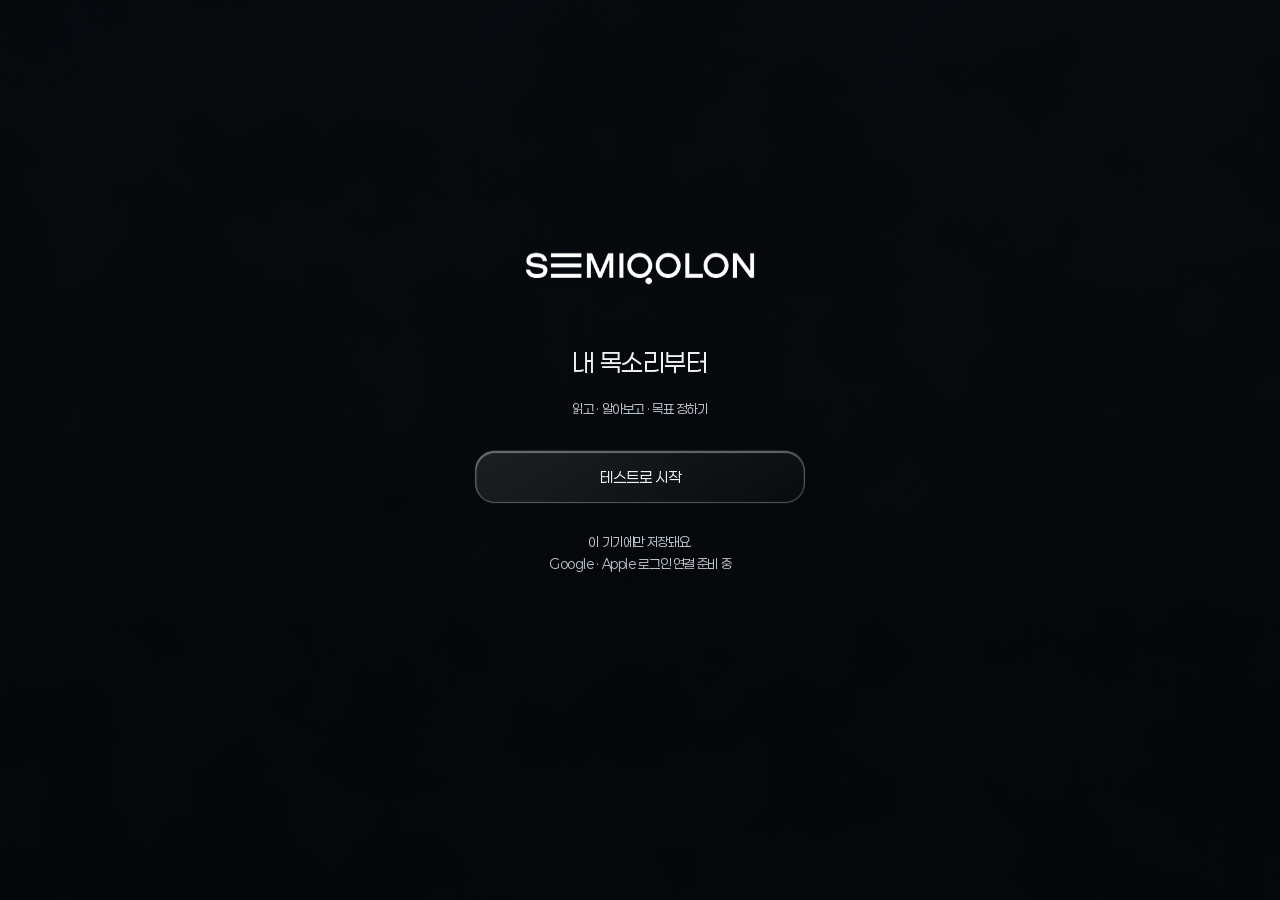
==== app/index.html @ 6df9a1a6 "Add one composer for typed and photo-imported practice scripts" ====
<!doctype html>
<html lang="ko">
<head>
<meta charset="utf-8"><meta name="viewport" content="width=device-width,initial-scale=1,viewport-fit=cover">
<meta name="theme-color" content="#090b10"><title>SEMIQOLON · 한 문장 BETA</title><meta name="sq-build" content="2026-10-01-scripts">
<link rel="icon" href="assets/semiqolon-icon-black.png">
<style>
@font-face{font-family:Paperlogy;src:url('assets/Paperlogy-4Regular.ttf');font-display:swap}
@font-face{font-family:Paperlogy;src:url('assets/Paperlogy-6SemiBold.ttf');font-weight:600;font-display:swap}
:root{--ink:#edf2f3;--muted:#b4c1c5;--line:#ffffff30;color-scheme:dark}
*{box-sizing:border-box}html,body{margin:0;background:#090b10}body{font:15px/1.65 Paperlogy,sans-serif;letter-spacing:-.025em;color:var(--ink)}button,input,audio{font:inherit}button,a{touch-action:manipulation}button{cursor:pointer;border:0}button:disabled{opacity:.5;cursor:wait}button:focus-visible,a:focus-visible,input:focus-visible,summary:focus-visible{outline:2px solid #bcdce7;outline-offset:4px}[hidden]{display:none!important}h1,h2,h3,p{margin:0}a{color:inherit}
#water-surface{position:fixed;inset:0;width:100%;height:100%;z-index:0;pointer-events:none}.app{position:relative;z-index:auto;max-width:820px;min-height:100svh;margin:auto;padding-bottom:108px}.app-header{max-width:620px;margin:auto;display:flex;align-items:center;justify-content:space-between;padding:27px 25px 20px}.logo{width:141px;height:auto;display:block;mix-blend-mode:screen}.light-logo{display:none}main{max-width:510px;margin:auto;padding:0 25px}.quiet{min-height:44px;background:transparent;color:var(--muted);padding:8px 12px;border-radius:12px}.app-header .quiet{font-size:12px}.eyebrow{font-size:12px;margin-bottom:10px}.intro{margin:22px 0 28px}.intro h1{font-size:27px;font-weight:400;line-height:1.4;letter-spacing:-1px}.intro p{font-size:14px;color:var(--muted);margin-top:12px}.home-intro{margin:22px 0 20px}.home-intro h1{font-size:19px;font-weight:400}.topics{display:grid;grid-template-columns:repeat(4,minmax(0,1fr));gap:8px;margin-bottom:18px}
.topic,.panel,.entry,.goal,.pill,.secondary,.primary,.nav{background:linear-gradient(145deg,#ffffff0e,#ffffff02);border:1px solid var(--line);box-shadow:inset 0 1px 1px #ffffff55;color:var(--ink)}.topic{border-radius:18px;padding:10px 15px;min-height:44px;color:var(--muted);font-size:13px}.topic[aria-pressed=true],.goal[aria-pressed=true],.nav button[aria-current=page]{background:#ffffff1b;color:var(--ink);border-color:#ffffff65}
.reading-card{position:relative;padding:23px 0;color:var(--ink)}.reading-card .tag{font-size:12px;color:var(--muted)}.reading-card h2{font-size:16px;font-weight:400;margin:14px 0 18px}.prose{font-size:24px;line-height:1.85;letter-spacing:-.6px;word-break:keep-all;text-wrap:pretty;white-space:normal}.reading-card .source{font-size:11px;color:var(--muted);margin-top:20px}.primary,.secondary{min-height:52px;width:100%;border-radius:20px;padding:13px 18px;margin-top:14px;background:linear-gradient(145deg,#ffffff16,#ffffff03);font-weight:400;display:flex;align-items:center;justify-content:center;gap:12px}.note{font-size:12px;color:var(--muted);margin-top:13px;text-align:center}.home-foot{display:flex;justify-content:space-between;align-items:center;gap:8px;margin-top:23px;border-top:1px solid var(--line);padding-top:15px;font-size:12px;color:var(--muted)}.back{margin:0 0 15px -10px;font-size:13px}.section-head{display:flex;justify-content:space-between;align-items:center;margin:12px 0 18px;gap:12px}.section-head h1{font-size:25px;font-weight:400}.meta{font-size:12px;color:var(--muted)}
.panel{border-radius:20px;padding:18px 20px;margin-top:18px}.panel h2{font-size:16px;font-weight:400;margin-bottom:12px}.panel p{font-size:13px;color:var(--muted)}audio{width:100%;height:44px;display:block;margin:16px 0 8px}.ends{display:flex;justify-content:space-between;font-size:11px;color:var(--muted)}.optional{font-size:11px;color:var(--muted);font-weight:400}.skip{font-size:12px;min-height:44px;background:transparent;color:var(--muted);align-self:flex-end}.state-note{font-size:13px;margin-top:13px}.pitch-value{font-size:27px;font-variant-numeric:tabular-nums;line-height:1.5}.pitch-value small{font-size:13px}details{margin-top:10px}summary{min-height:44px;padding:12px 0;color:var(--muted);font-size:13px;cursor:pointer}details p{margin-bottom:10px}.metric-details>summary{color:var(--ink);font-size:15px}.metric-details{padding-top:7px;padding-bottom:7px}.suggestion{padding-left:15px;border-left:2px solid var(--line);margin:22px 0 5px}.suggestion p{font-size:14px}.suggestion small{font-size:12px;color:var(--muted)}.record-preview{font-size:16px;line-height:1.8}.records-summary{margin:20px 0;font-size:13px;color:var(--muted)}.entry{display:block;width:100%;text-align:left;padding:18px;border-radius:17px;margin-top:12px}.entry strong{font-size:16px;font-weight:400;display:block;margin:5px 0}.entry .entry-row{display:flex;justify-content:space-between;align-items:center;gap:10px;flex-wrap:wrap}.empty{text-align:center;padding:55px 15px}.empty p{color:var(--muted);font-size:14px;margin-top:12px}.comparison{display:grid;grid-template-columns:1fr 1fr;gap:15px}.comparison span{font-size:12px;color:var(--muted)}.comparison b{display:block;font-size:18px;font-weight:400;margin:6px 0}.delete,.error-note{color:#ffcbd0}
.nav{position:fixed;bottom:calc(15px + env(safe-area-inset-bottom));left:50%;transform:translateX(-50%);width:min(440px,calc(100% - 32px));z-index:5;display:flex;justify-content:space-around;gap:12px;padding:7px 12px;border-radius:27px;background:#ffffff0b;backdrop-filter:blur(7px);box-shadow:inset 0 1px 1px #ffffff77}.nav button{min-height:44px;padding:8px 13px;background:transparent;color:var(--muted);font-size:13px;flex:1;border-radius:16px}.capture{position:sticky;top:0;z-index:10;margin:0 -25px 18px;padding:13px 25px;background:#152025ed;color:#edf2f3;border-bottom:1px solid #ffffff25;display:flex;align-items:center;justify-content:space-between;gap:12px}.capture strong{font-size:13px;display:block}.capture small{font-size:11px;color:#bccbd0}.capture button{background:linear-gradient(145deg,#ffffff25,#ffffff07);border:1px solid #ffffff45;color:#edf2f3;min-height:46px;border-radius:12px;padding:10px 17px;flex-shrink:0;font-size:13px}.capture .timer{font-variant-numeric:tabular-nums;font-size:17px;margin-right:8px}.level{height:4px;border-radius:2px;background:#ffffff20;width:95px;margin-top:6px}.level i{display:block;height:100%;width:0;background:#d5e4e8;border-radius:2px}.stop-dot{display:inline-block;width:10px;height:10px;background:currentColor;margin-right:8px;border-radius:2px}.price{font-size:39px!important;color:var(--ink)!important;margin:19px 0!important}.price small{font-size:14px}.list{padding-left:19px;color:var(--muted);font-size:14px}.list li{margin:9px 0}.pill{font-size:11px;padding:4px 9px;border-radius:12px}.toast{position:fixed;bottom:95px;left:50%;transform:translateX(-50%);max-width:calc(100% - 40px);width:max-content;padding:13px 18px;border-radius:15px;background:#18242a;color:#edf2f3;font-size:13px;z-index:30}.welcome .choices{display:grid;gap:10px;margin:20px 0}.goal{width:100%;text-align:left;padding:18px;border-radius:15px;min-height:60px}.goal strong{font-weight:400;display:block}.goal small{font-size:12px;color:var(--muted)}.recording-pulse{display:inline-block;width:7px;height:7px;border-radius:50%;background:#bedce1;margin-right:7px}.quiet-row{display:flex;justify-content:center;flex-wrap:wrap;gap:7px;margin-top:8px}.quiet-row button{font-size:12px}.welcome{padding-top:12px}.welcome .hero-mark{font-size:57px;line-height:1.1;font-weight:400;margin:20px 0 30px}.goal-note{font-size:13px;color:var(--muted);margin:13px 0}.preview-label{font-size:11px;text-align:center;color:var(--muted);padding:12px 20px 0}.app-footer{font-size:11px;color:var(--muted);text-align:center;margin:25px 0}
body[data-water-stage=white]{--ink:#293c44;--muted:#5e747c;--line:#304a5d30;color-scheme:light}body[data-water-stage=white] .dark-logo{display:none}body[data-water-stage=white] .light-logo{display:block;mix-blend-mode:multiply}
@media(min-width:700px){.nav{bottom:22px}.reading-card .prose{font-size:27px}.app-header{padding-top:32px}}
@media(max-width:360px){main{padding:0 19px}.app-header{padding:23px 19px}.prose{font-size:22px}.intro h1,.section-head h1{font-size:23px}.panel{padding:17px}.reading-card{padding:18px 0}.topics{gap:6px}.topic{padding:9px 12px}.capture{margin-left:-19px;margin-right:-19px;padding:12px 19px}.pitch-value{font-size:23px}}
@media print{body{background:white;color:black}.nav,.app-header,.capture,.quiet-row,#water-surface{display:none}.app{max-width:100%;padding:0}}


/* The optional remote connection lives in Settings, outside focused reading. */
#beta-connect{display:none!important}
/* Calm, transparent practice controls. */
.voice-passport .section-head{margin:0 0 18px}.voice-passport h2{margin:0}.profile-values{display:grid;grid-template-columns:1fr 1fr;gap:22px 16px;margin:26px 0;padding:22px 0;border-top:1px solid var(--line);border-bottom:1px solid var(--line)}.profile-values dt{font-size:12px;color:var(--muted);margin-bottom:7px}.profile-values dd{margin:0;font-size:25px;line-height:1.4;letter-spacing:-1px}.profile-values small{font-size:11px;color:var(--muted)}.profile-values .word-value{font-size:16px;letter-spacing:-.3px}.profile-goal{font-size:11px;margin-top:18px;color:var(--muted)}.profile-goal strong{font-size:12px;display:block;font-weight:400;color:var(--ink);margin-top:5px}

.voice-balance{margin:16px 0 6px;font-size:13px}.balance-title{display:block;margin-bottom:12px;color:var(--muted)}.balance-track{display:flex;height:42px;overflow:hidden;border-radius:13px;gap:3px}.balance-track span{display:flex;justify-content:center;align-items:center;min-width:0;color:#14262e;font-size:15px;font-weight:600}.band-0{background:#efb64e}.band-1{background:#e18db0}.band-2{background:#63bfdc}.balance-legend{display:flex;justify-content:space-between;gap:8px;margin-top:11px;font-size:12px;color:var(--ink)}.balance-legend i{display:inline-block;width:8px;height:8px;border-radius:50%;margin-right:5px}

body[data-water-tone=clear]{--ink:#effcff;--muted:#c9e4e8;--line:#eaffff48}
body[data-water-tone=clear] .panel{background:linear-gradient(135deg,#102c384f,#173a4533)}
.login-test{min-height:70svh;display:flex;flex-direction:column;justify-content:center;text-align:center;max-width:330px;margin:auto;gap:16px}
.login-test img{width:240px;max-width:90%;margin:0 auto 36px;mix-blend-mode:screen}.login-test h1{font-size:25px;font-weight:400}.login-test p{font-size:13px;color:var(--muted)}
body[data-view=welcome] .app-header,body[data-view=welcome] .nav,body.is-onboarding .nav,body.is-capturing .nav,body.is-capturing .app-header{visibility:hidden;pointer-events:none}
body.is-capturing .back,body.is-capturing .reading-card .tag,body.is-capturing .reading-card h2,body.is-capturing .reading-card .source,body.is-capturing .section-head{display:none}
body.is-capturing .capture{position:fixed;top:auto;bottom:55px;left:50%;transform:translateX(-50%);margin:0;border:0;background:none;flex-direction:column;padding:0;gap:12px}
body.is-capturing .capture strong{display:none}body.is-capturing .capture small,body.is-capturing .capture .level{display:none}body.is-capturing .capture button{width:78px;height:78px;border-radius:25px;font-size:0;background:#ffffff08;box-shadow:inset 0 1px 1px #fff9}.capture button .stop-dot{margin:0;width:18px;height:18px}
body.is-capturing main:has(.live-pitch) .prose{text-align:center;font-size:72px}body.is-capturing .reading-card{padding-top:8svh;padding-bottom:135px}.voice-row{display:flex;justify-content:space-between;align-items:center;gap:15px;margin:18px 0 10px;font-size:13px}.voice-row b{display:block;font-size:26px;font-weight:400}.voice-row small{font-size:13px}.voice-row strong{font-weight:400;text-align:right}.voice-meter{height:7px;border-radius:8px;background:#ffffff23;overflow:hidden;margin:10px 0}.voice-meter i{display:block;height:100%;border-radius:8px;background:linear-gradient(90deg,#71b7e7,#69e0c8,#ecc78a)}.goal-options{display:grid;grid-template-columns:1fr 1fr;gap:10px}.goal-options .goal{padding:13px;font-size:13px;min-height:48px;text-align:center}.target-label{display:block;text-align:center;font-size:29px;margin-top:15px}.target-label b{font-weight:400}#target-pitch{width:100%;min-height:44px;accent-color:#8cd2cd}.voice-compare{width:100%;border-collapse:collapse;font-size:12px;margin:15px 0}.voice-compare td,.voice-compare th{text-align:left;padding:10px 4px;border-bottom:1px solid var(--line);font-weight:400}.voice-compare thead{color:var(--muted)}.live-pitch{text-align:center;font-size:18px;margin-top:-75px;font-variant-numeric:tabular-nums}#pitch-edge{position:fixed;inset:0;border-radius:28px;pointer-events:none;z-index:20;transition:box-shadow .3s}body[data-pitch-feedback=match] #pitch-edge{box-shadow:inset 0 0 28px #6bf6b68c}body[data-pitch-feedback=adjust] #pitch-edge{box-shadow:inset 0 0 23px #ef876975}
@media(prefers-reduced-motion:reduce){#pitch-edge{transition:none}}

/* Sentence rhythm and recognition-driven water, without automatic scrolling. */
.prose .reading-sentence{font:inherit;color:inherit;line-height:1.9;margin:0 0 1.15em;text-wrap:pretty}.prose .reading-sentence:last-child{margin-bottom:0}.reading-word{display:inline-block}.reading-char{position:relative;transition:color .35s,text-shadow .35s}.reading-char.heard{color:#acf2e6}.reading-char.word-wave{color:#dbfffa;text-shadow:0 0 11px #8bffe9,0 0 22px #75cbd1;animation:word-water 1.5s ease-in-out 2}.reading-char.word-wave:after{content:'';position:absolute;left:-8%;right:-8%;height:5px;bottom:-3px;border-radius:50%;border-top:1px solid #94efde;box-shadow:0 -3px 9px #86e7e966;animation:word-water 1.5s ease-in-out 2}.reading-char.needs-review{text-decoration:underline;text-decoration-style:dotted;text-decoration-color:#efb64e;text-underline-offset:6px}.recognition-status{font-size:11px;color:var(--muted);margin-top:25px}.playback-script{font-size:18px;line-height:1.9}.agreement .voice-row{margin:0 0 10px}.agreement .voice-row b{font-size:30px}.agreement .voice-row small{font-size:14px;margin-left:4px}.transcript>summary{display:flex;align-items:center;justify-content:space-between;gap:10px}.transcript>summary b{font-weight:400;color:var(--ink)}
@keyframes word-water{0%,100%{filter:brightness(1);transform:translateY(0)}50%{filter:brightness(1.35);transform:translateY(-2px)}}
.band-reading{margin:15px 0 5px}.band-reading>p:first-child{color:var(--ink);font-size:14px}.band-guide{display:grid;gap:14px;margin-top:6px}.band-guide p{padding-left:11px;border-left:3px solid var(--line)}.band-guide p:nth-child(1){border-color:#efb64e}.band-guide p:nth-child(2){border-color:#e18db0}.band-guide p:nth-child(3){border-color:#63bfdc}.band-guide strong{display:block;color:var(--ink);font-size:13px;font-weight:400;margin-bottom:3px}.timbre-options{grid-template-columns:repeat(3,1fr)}.timbre-options .goal{padding:12px 5px}.change-note{margin:10px 0;padding:12px 14px;border-left:2px solid #67dccc;background:#67dccc0c;border-radius:0 12px 12px 0}.change-note p{color:var(--ink);margin:0 0 6px}.change-note p:last-child{margin:0}.comparison-footnote{font-size:11px!important}.profile-detail>summary{padding:0;list-style:none}.profile-detail>summary .section-head{margin:0}.profile-detail>summary .section-head:after{content:'＋';color:var(--muted)}.profile-detail[open]>summary .section-head:after{content:'−'}
/* A week of real recordings, one metric at a time. */
.activity{padding:20px 17px 16px}.activity-top{display:flex;align-items:center;justify-content:space-between;gap:5px;color:var(--muted);font-size:11px;flex-wrap:wrap}.activity-top>div{display:flex;align-items:center}.activity-top .quiet{font-size:23px;padding:3px 10px;min-width:35px}.chart-tabs{display:grid;grid-template-columns:repeat(3,1fr);gap:4px;margin:14px 0 23px;padding:4px;border-radius:13px;background:#ffffff09}.chart-tabs button{padding:10px 3px;min-height:44px;background:none;color:var(--muted);font-size:12px;border-radius:10px}.chart-tabs button[aria-pressed=true]{color:var(--ink);background:#ffffff16;box-shadow:inset 0 1px 0 #ffffff30}.activity-value{display:flex;flex-direction:column;gap:3px;margin:0 5px 20px}.activity-value>span{font-size:12px;color:var(--muted)}.activity-value strong{font-size:32px;line-height:1.6;font-weight:400;letter-spacing:-1px}.activity-value strong small{font-size:14px}.activity-value>small{font-size:11px;color:var(--muted)}.chart-area{position:relative;padding-top:17px}.chart-max{position:absolute;right:0;top:-6px;font-size:10px;color:var(--muted)}.daily-bars{display:grid;grid-template-columns:repeat(7,minmax(0,1fr));gap:5px;background:repeating-linear-gradient(to top,transparent 0,transparent 39px,#ffffff0d 40px,transparent 41px);background-size:100% 165px;background-repeat:no-repeat}.day-bar{background:transparent;color:var(--muted);padding:0;min-width:0;display:flex;align-items:center;flex-direction:column;gap:4px}.day-bar .bar-space{height:165px;width:100%;display:flex;align-items:flex-end;justify-content:center;margin-bottom:7px;border-bottom:1px solid var(--line)}.day-bar .bar{display:block;width:62%;max-width:26px;background:linear-gradient(to top,color-mix(in srgb,var(--chart-color),transparent 50%),var(--chart-color));border-radius:7px 7px 3px 3px;opacity:.6;transition:height .35s ease,opacity .25s}.day-bar[aria-pressed=true] .bar{opacity:1;box-shadow:0 0 14px color-mix(in srgb,var(--chart-color),transparent 70%)}.day-bar[aria-pressed=true]{color:var(--ink)}.day-bar[aria-pressed=true] .day-number{background:#ffffff22;border-radius:8px}.day-bar .day-number{font-size:12px;min-width:25px}.day-bar .day-name{font-size:10px}.day-bar .bar.missing{height:2px!important;background:var(--muted);opacity:.25;box-shadow:none}.day-bar:disabled{opacity:.35;cursor:default}.chart-note{font-size:11px!important;margin:18px 4px 0;min-height:36px}.records-summary{margin:10px 0}.voice-passport.profile-detail{padding:19px 20px}.activity+.voice-passport{margin-top:14px}
@media(prefers-reduced-motion:reduce){.reading-char,.day-bar .bar{transition:none}.reading-char.word-wave,.reading-char.word-wave:after{animation:none}}

body[data-water-tone=luminous]{--ink:#183e44;--muted:#365d64;--line:#234f5738;color-scheme:light}body[data-water-tone=luminous] .dark-logo{display:none}body[data-water-tone=luminous] .light-logo{display:block;mix-blend-mode:multiply}body[data-water-tone=luminous] .panel{background:linear-gradient(145deg,#ffffff50,#efffff25)}body[data-water-tone=luminous] .reading-char.heard{color:#146655}body[data-water-tone=luminous] .reading-char.word-wave{color:#155949;text-shadow:0 0 12px #f5fff6}body[data-water-tone=luminous] .day-bar[aria-pressed=true] .day-number{background:#1a4b5520}body[data-water-tone=luminous] .chart-tabs{background:#2146510c}body[data-water-tone=luminous] .chart-tabs button[aria-pressed=true]{background:#ffffff66}body[data-water-tone=luminous] .nav{background:#e5faf5b5}
.sr-only{position:absolute;width:1px;height:1px;padding:0;margin:-1px;overflow:hidden;clip:rect(0,0,0,0);white-space:nowrap;border:0}
body[data-water-tone=luminous] .activity[data-chart-metric=time]{--chart-color:#138b80!important}body[data-water-tone=luminous] .activity[data-chart-metric=volume]{--chart-color:#ae7215!important}body[data-water-tone=luminous] .activity[data-chart-metric=agreement]{--chart-color:#486ad2!important}body[data-water-tone=luminous] .day-bar .bar{opacity:.8}body[data-water-tone=luminous] .day-bar[aria-pressed=true] .bar{opacity:1}
body[data-water-tone=luminous] .delete,body[data-water-tone=luminous] .error-note{color:#a0304c}
.live-db{font-size:12px;font-variant-numeric:tabular-nums;color:var(--muted);letter-spacing:.02em;min-width:90px;text-align:center}.db-state{display:block;font-size:11px!important;color:var(--muted);margin-top:5px}.chart-floor{display:block;color:var(--muted);font-size:10px;text-align:right;margin-top:8px}.voice-row strong{font-variant-numeric:tabular-nums}

/* One composer for typing, paste, and on-device photo recognition. */
.script-intro{font-size:13px;color:var(--muted);margin:-2px 0 25px}.script-composer{border:1px solid var(--line);border-radius:25px;background:linear-gradient(140deg,#ffffff13,#ffffff03);box-shadow:inset 0 1px 1px #ffffff45;overflow:hidden}.script-composer input[type=text],.script-composer textarea{font:inherit;color:var(--ink);border:0;background:transparent;display:block;width:100%;border-radius:0;outline-offset:-5px}.script-composer input[type=text]{padding:22px 21px 13px;font-size:14px}.script-composer textarea{padding:12px 21px 22px;resize:vertical;min-height:245px;font-size:17px;line-height:1.85;letter-spacing:-.3px}.script-composer input::placeholder,.script-composer textarea::placeholder{color:var(--muted);opacity:.7}.script-tools{display:flex;align-items:center;justify-content:space-between;gap:8px;padding:10px 12px 13px;border-top:1px solid var(--line)}.script-tools>div{display:flex;gap:2px}.script-tools .quiet{display:flex;gap:6px;align-items:center;font-size:12px;padding:8px;min-width:48px}.script-tools svg{width:21px;height:21px;flex-shrink:0}.script-read{display:flex;align-items:center;gap:15px;background:#e3f9f2;color:#244d4c;border:1px solid #fff8;border-radius:16px;min-height:46px;padding:10px 16px;font-size:14px}.script-photo{display:flex;align-items:center;gap:12px;padding:5px 21px}.script-photo img{width:65px;height:80px;object-fit:cover;border:1px solid var(--line);border-radius:9px}.script-photo .quiet{font-size:12px}.script-status{font-size:12px;min-height:18px;color:var(--muted);margin:12px 0;display:flex;align-items:center;justify-content:space-between;gap:6px}.script-status:has(span:empty){display:none}.script-help{margin:14px 0 5px;font-size:11px}.script-library .error-note{font-size:12px;margin:12px 0}.script-saved{margin-top:32px}.script-saved h2{font-size:16px;font-weight:400}.script-sections{display:flex;align-items:center;justify-content:space-between;gap:8px;margin-bottom:12px}.script-sections>.quiet{font-size:12px;flex-shrink:0}.section-tabs{display:flex;gap:7px;overflow-x:auto;scrollbar-width:thin}.section-tabs button{border:1px solid var(--line);border-radius:13px;white-space:nowrap;min-width:44px}.section-tabs [aria-pressed=true]{background:#ffffff22;color:var(--ink)}.script-composer:focus-within{border-color:#bfe8df88}.script-composer textarea:focus-visible{outline:2px solid #bcdce7}.script-library .app-footer{margin-top:28px}
</style>
<script src="beta-config.js"></script>
<script src="beta-access.js"></script>
<script src="device-voice.js"></script>
</head>
<body>
<canvas id="water-surface" aria-hidden="true"></canvas>
<div class="app">
<div id="pitch-edge" aria-hidden="true"></div>
<header class="app-header"><div><img class="logo dark-logo" src="assets/semiqolon-wordmark-white.png" alt="SEMIQOLON"><img class="logo light-logo" src="assets/semiqolon-wordmark-black.png" alt="SEMIQOLON"></div><button class="quiet" data-action="about">설정</button></header>
<main id="main"></main>
<nav class="nav" aria-label="주 메뉴"><button data-action="home">오늘 읽기</button><button data-action="scripts">내 원고</button><button data-action="history">내 기록</button></nav>
</div>
<div id="toast" class="toast" role="status" aria-live="polite" hidden></div>
<script>
'use strict';
const TOPICS=['위로','용기','감사','정보'];
// Keep original IDs and wording for saved-record comparisons. Information below is independently summarized from cited sources.
const TEXTS=[
['위로','오늘의 나에게','오늘 하루도 애썼습니다.\n잘해내지 못한 일이 있어도, 기울인 마음은 남아 있습니다.\n오늘은 이만큼이면 충분합니다.'],
['위로','잠시 멈추어도','계속 걸어야만 앞으로 가는 것은 아닙니다. 잠시 멈춰 서서 어디쯤 왔는지 돌아보는 시간도 길의 일부입니다. 오늘은 서두르지 않아도 됩니다. 물 한 잔을 마시고, 창밖의 빛을 보고, 다음 한 걸음을 천천히 골라 봅니다.'],
['위로','내 편이 되는 말','다른 사람에게는 다정한 말을 건네면서, 나에게는 유독 엄격한 날이 있습니다. 오늘만큼은 나에게도 같은 다정함을 건네 보세요. 잘못한 일 하나가 나의 전부는 아닙니다. 다시 해볼 수 있는 나는, 여전히 여기 있습니다.'],
['위로','완벽하지 않은 하루','계획대로 되지 않은 하루에도 남는 것이 있습니다. 누군가의 말을 끝까지 들어 준 순간, 조용히 정리한 자리, 힘들어도 지킨 작은 약속. 완벽하지 않았지만 아무것도 하지 않은 하루는 아닙니다. 오늘의 작은 수고를 알아줍니다.'],
['위로','조용한 자리','하루 종일 누군가를 부르고, 설명하고, 대답하느라 내 말을 들을 틈이 없었습니다. 이제는 나를 위한 조용한 자리를 하나 내어 봅니다. 멋진 말을 할 필요는 없습니다. 지금 마음에 남은 한 문장을, 내가 듣고 싶은 속도로 읽습니다.'],
['위로','마음의 속도','마음에는 저마다의 속도가 있습니다. 금방 괜찮아지는 일도 있고, 조금 더 시간이 필요한 일도 있습니다. 아직 정리되지 않았다고 나를 재촉하지 않습니다. 오늘의 마음은 오늘의 속도로, 천천히 지나가도록 두어도 괜찮습니다.'],
['위로','쉬어 가는 문장','오늘은 잘해야 한다는 말 대신, 쉬어 가도 된다는 말을 골라 봅니다. 잠깐 쉬었다고 그동안의 노력이 사라지지는 않습니다. 한 문장 사이에 쉼표가 있어야 다음 뜻이 잘 들리듯, 우리 하루에도 작은 쉼이 필요합니다.'],
['위로','여기까지 온 나','멀리 남은 길만 바라보면, 이미 걸어온 길을 잊기 쉽습니다. 오늘은 잠깐 뒤를 돌아봅니다. 처음에는 어려웠지만 이제는 할 수 있는 일들이 있습니다. 조금씩 배워 온 나에게, 여기까지 잘 왔다고 말해 줍니다.'],
['용기','작게 시작합니다','큰 결심이 없더라도 시작할 수 있습니다. 오늘은 한 문장을 끝까지 읽어 보는 일, 미뤄 둔 질문을 건네는 일, 작은 약속 하나를 지키는 일로 충분합니다. 작다는 이유로 의미가 없어지는 것은 아닙니다. 시작한 만큼, 오늘의 길이 생깁니다.'],
['용기','나의 말로','다른 사람의 표현이 멋져 보여도, 꼭 같은 말을 해야 하는 것은 아닙니다. 내가 알아들은 만큼, 내가 느낀 만큼 이야기해 봅니다. 서툴러도 나의 말에는 나의 시간이 담겨 있습니다. 오늘은 정답보다, 진심이 닿는 한 문장을 고릅니다.'],
['용기','질문할 수 있는 용기','모르는 것을 묻는 일은 부족함을 드러내는 일만은 아닙니다. 더 알고 싶다는 마음을 밖으로 꺼내는 일이기도 합니다. 오늘은 작은 질문 하나를 허락합니다. 질문이 생겼다는 것은, 아직 배울 것이 있고 앞으로 나아갈 길이 있다는 뜻입니다.'],
['용기','첫 번째 시도','처음 하는 일은 익숙한 일보다 오래 걸립니다. 말을 고르고, 손을 멈추고, 다시 확인할 때도 있습니다. 처음부터 능숙하지 않아도 됩니다. 오늘의 첫 번째 시도가 내일의 익숙함으로 이어질 수 있도록, 작은 시작을 남겨 둡니다.'],
['용기','조금 다른 선택','늘 같은 길을 걷다가도, 오늘은 조금 다른 선택을 해볼 수 있습니다. 먼저 인사를 건네거나, 내 생각을 한마디 보태거나, 쉬고 싶다고 말하는 일입니다. 크게 달라지지 않아도 괜찮습니다. 내가 선택했다는 사실을 기억해 둡니다.'],
['용기','목소리를 꺼내는 시간','하고 싶은 말이 마음속에서만 맴도는 날이 있습니다. 오늘은 그중 하나를 작게 꺼내 봅니다. 크게 말할 필요도, 단번에 끝낼 필요도 없습니다. 내가 편한 크기와 속도로 시작합니다. 한 문장을 말한 뒤에는, 내 목소리를 끝까지 들어 봅니다.'],
['용기','배우는 사람','가르치는 사람도 늘 배우고 있습니다. 예상하지 못한 질문에서 배우고, 잘되지 않은 설명을 돌아보며 배우고, 누군가의 새로운 시선에서 배웁니다. 모든 답을 알고 있어야만 좋은 만남을 만들 수 있는 것은 아닙니다. 함께 알아가는 마음도 힘이 됩니다.'],
['감사','작은 좋은 일','좋은 일이 꼭 큰 소식으로 찾아오는 것은 아닙니다. 따뜻한 물 한 잔, 뜻밖의 인사, 길가에 잠시 머문 햇빛처럼 작게 지나가기도 합니다. 오늘은 그중 하나를 천천히 떠올려 봅니다. 놓치지 않고 알아본 마음까지, 함께 기억해 둡니다.'],
['감사','함께한 사람','하루를 돌아보면 혼자 해낸 줄 알았던 일에도 다른 사람의 손길이 남아 있습니다. 먼저 건넨 인사, 조용한 도움, 기다려 준 시간. 오늘은 떠오르는 한 사람에게 고맙다는 말을 마음속으로 읽어 봅니다. 가능하다면 그 마음을 짧게 전해도 좋겠습니다.'],
['감사','익숙한 풍경','매일 보던 풍경도 천천히 바라보면 달라집니다. 창틀에 머무는 빛, 책상 위에 놓인 컵, 늘 지나치던 나무의 잎. 특별한 장소로 떠나지 않아도 오늘의 좋은 장면을 찾을 수 있습니다. 익숙함 속에서 발견한 한 가지를 내 말로 남겨 봅니다.'],
['감사','잘 들었던 순간','누군가 내 말을 끝까지 들어 주었던 순간을 기억합니다. 서둘러 답을 주지 않아도, 곁에서 기다려 주는 마음이 힘이 되었습니다. 오늘은 나도 내 목소리를 그렇게 들어 봅니다. 평가하기 전에 한 번 더 듣고, 말하려던 뜻을 천천히 알아봅니다.'],
['감사','오늘의 빈자리','해야 할 일로 가득한 하루에도 작은 빈자리가 있었습니다. 잠깐 창문을 연 시간, 천천히 걸은 몇 걸음, 아무 말 없이 쉬던 순간. 그 빈자리는 낭비가 아니라 나를 돌보던 시간일 수 있습니다. 오늘 내게 허락된 짧은 여유를 고맙게 기억합니다.'],
['감사','서로의 하루','같은 하루를 보내도 서로 다른 이야기를 품고 돌아옵니다. 누군가는 기쁜 일을, 누군가는 어려운 일을, 누군가는 아직 이름 붙이지 못한 마음을 가져옵니다. 오늘 만난 사람들의 하루를 다 알 수는 없지만, 한 번 더 다정하게 인사할 수는 있습니다.'],
['감사','나에게 고마운 일','오늘 나에게 고마웠던 일을 하나 골라 봅니다. 물을 챙겨 마신 일, 잠깐 쉬어 준 일, 하기 어려운 말을 조심스럽게 꺼낸 일. 작아 보여도 나를 위해 한 선택입니다. 다른 사람에게 고마워하듯, 나에게도 짧은 고마움을 건넵니다.'],
['용기','다음 문장','한 문장이 끝났다고 이야기가 모두 끝나는 것은 아닙니다. 잠시 멈춘 자리 뒤에 다음 문장을 이어 쓸 수 있습니다. 어제와 똑같이 할 필요도 없습니다. 오늘의 나는 오늘의 방식으로, 작고 새로운 한 줄을 시작해 봅니다.'],
['용기','새로운 아침','어제의 마음이 오늘까지 남아 있어도, 아침은 다시 찾아옵니다. 모든 것을 새롭게 할 필요는 없습니다. 익숙한 자리 하나를 정리하고, 오늘 하고 싶은 일 하나를 고릅니다. 새로 시작한다는 것은, 작은 선택을 다시 해보는 일이기도 합니다.'],
['용기','미뤄 둔 일','미뤄 둔 일을 떠올리면, 시작하기도 전에 마음이 무거워질 때가 있습니다. 오늘은 끝내야 할 일 전체 대신 첫 단계만 바라봅니다. 책을 펼치거나, 한 줄을 쓰거나, 필요한 것을 찾아보는 일. 그 작은 시작 뒤에 다음 단계를 골라도 늦지 않습니다.'],
['용기','잘되지 않은 날 뒤에','잘되지 않은 하루를 지나면, 다음 시도까지 두려워질 수 있습니다. 그렇지만 한 번의 결과가 앞으로의 모든 날을 정하지는 않습니다. 오늘은 무엇이 어려웠는지 하나만 알아봅니다. 그리고 바꿔볼 수 있는 작은 부분에서 다시 시작합니다.'],
['용기','내가 정한 만큼','오래 쉬었다고 처음부터 모두 되돌릴 필요는 없습니다. 오늘 할 수 있는 만큼을 정해 봅니다. 짧게 읽고, 잠깐 듣고, 여기까지 했다고 표시합니다. 어제의 기준이 아닌 오늘의 나에게 맞는 크기로 시작하면, 다음 만남도 조금 편해질 수 있습니다.'],
['용기','돌아오는 연습','꾸준함은 한 번도 멈추지 않는 일만을 뜻하지는 않습니다. 멈춘 뒤에 다시 돌아오는 일도 꾸준함의 일부입니다. 어제 하지 못한 일을 벌처럼 갚지 않습니다. 오늘의 한 문장을 새롭게 읽고, 돌아온 나를 반갑게 맞이합니다.'],
['용기','다르게 읽어 봅니다','같은 문장도 다시 읽으면 다른 말이 마음에 남습니다. 처음에는 지나쳤던 단어에서 잠깐 멈추고, 내가 전하고 싶은 뜻을 골라 봅니다. 모든 말을 바꿀 필요는 없습니다. 오늘은 단어 하나에 마음을 담아, 같은 문장을 다르게 읽어 봅니다.'],
['용기','내일의 나에게','오늘의 목소리를 남겨 두는 것은 내일의 나에게 작은 편지를 보내는 일과 닮았습니다. 잘한 점만 남기지 않아도 됩니다. 지금의 속도와 망설임, 끝까지 말해 본 시간도 함께 담깁니다. 내일 다시 들을 나에게, 오늘의 한 문장을 건넵니다.']
].map(([topic,title,text],i)=>({id:'sq-original-20261001-'+String(i+1).padStart(2,'0'),topic,title,text,source:'SEMIQOLON · 자체 작성 초안',version:1}));
// Curated samples, not an automatically refreshed news feed. Issue dates stay visible.
TEXTS.push(...[
 {id:'sq-info-space-crops-20260930',kind:'이슈',publishedAt:'2026-09-30',title:'달에서 키울 작물을 준비합니다',text:'미국과 캐나다, 독일의 우주 연구기관이 달에서 작물을 기르기 위한 공동 준비에 나섰습니다. 먼저 지구에 시험 시설을 마련해, 달 기지에서 예상되는 환경을 연구하려는 계획입니다. 작물은 먹거리가 될 뿐 아니라 산소를 만들고 물을 다시 쓰는 데도 도움을 줄 수 있습니다.',source:'NASA',sourceUrl:'https://science.nasa.gov/science-research/biological-physical-sciences/nasa-international-partners-advance-work-on-space-crops/'},
 {id:'sq-info-sound-light-v1',kind:'지식',title:'빛은 오고, 소리는 오지 않는 이유',text:'소리는 공기나 물 같은 물질의 떨림을 따라 전달됩니다. 그래서 공기가 없는 진공에서는 소리가 전해지지 않습니다. 빛은 다릅니다. 빛은 물질의 도움 없이도 진공을 지나갈 수 있습니다. 우리가 우주의 별빛을 볼 수 있는 것도 이 때문입니다.',source:'NASA',sourceUrl:'https://science.nasa.gov/ems/02_anatomy/'},
 {id:'sq-info-check-message-v1',kind:'생활정보',title:'급한 문자일수록 잠깐 멈춥니다',text:'지금 바로 확인하라는 문자를 받았다면, 링크를 누르기 전에 잠깐 멈춥니다. 익숙한 이름으로 온 메시지도 다른 사람이 보낸 것일 수 있습니다. 메시지에 적힌 연락처 대신, 이미 알고 있던 번호나 공식 홈페이지로 사실을 확인합니다. 급한 요청일수록 확인하는 순서를 지킵니다.',source:'NIST',sourceUrl:'https://www.nist.gov/itl/smallbusinesscyber/guidance-topic/phishing'},
 {id:'sq-info-blue-sky-v1',kind:'지식',title:'하늘은 왜 파랗게 보일까요',text:'햇빛에는 여러 색의 빛이 함께 들어 있습니다. 햇빛이 대기를 지나면 공기 분자에 부딪혀 여러 방향으로 흩어집니다. 이때 파장이 짧은 파란빛이 빨간빛보다 더 잘 흩어집니다. 그 빛이 우리 눈에 들어오기 때문에, 맑은 날의 하늘은 파랗게 보입니다.',source:'미국 기상청',sourceUrl:'https://www.weather.gov/fgz/SkyBlue'},
 {id:'sq-info-sunset-v1',kind:'지식',title:'해 질 무렵의 빛이 붉은 이유',text:'해가 낮게 떠 있을 때 햇빛은 한낮보다 더 긴 대기의 길을 지나옵니다. 그 사이 파란빛은 여러 방향으로 많이 흩어집니다. 우리 눈에 이르는 빛에는 붉은색과 주황색이 더 두드러지게 남습니다. 해 질 무렵 하늘의 색이 달라지는 데에는 빛이 지나온 길이 관계되어 있습니다.',source:'미국 기상청',sourceUrl:'https://www.weather.gov/fgz/SkyBlue'}
].map(q=>({...q,topic:'정보',version:1,checkedAt:'2026-10-01'})));
const REFERENCE={id:'sq-reference-20261001',topic:'비교용 글',title:'매주 같은 문장',text:'아침에 창문을 열고 바깥의 소리를 잠시 들었습니다. 길을 걷는 사람들은 저마다 다른 하루를 시작하고 있었습니다. 나는 물 한 잔을 마신 뒤, 오늘 해야 할 일을 천천히 떠올렸습니다. 중요한 일도 있지만 잠깐 쉴 시간도 필요합니다. 오늘은 내가 할 수 있는 만큼을 정하고, 한 걸음씩 움직여 보려고 합니다.',source:'SEMIQOLON · 비교용 자체 작성 초안',version:1};
const $=id=>document.getElementById(id),esc=v=>String(v??'').replace(/[&<>"']/g,c=>({'&':'&amp;','<':'&lt;','>':'&gt;','"':'&quot;',"'":'&#39;'}[c]));
const state={view:'home',topic:'위로',choice:0,records:[],db:null,loaded:false,current:null,capture:null,starting:false,stopping:false,before:null,baseline:null,back:'home',error:'',jobs:new Map(),urls:new Map()};
const key=date=>[date.getFullYear(),String(date.getMonth()+1).padStart(2,'0'),String(date.getDate()).padStart(2,'0')].join('-');
const seconds=n=>Math.floor(n/60)+':'+String(Math.floor(n%60)).padStart(2,'0');
let glassPlayback=null,playbackContext=null;
const playbackNodes=new WeakMap();
let profile=null;try{profile=JSON.parse(localStorage.getItem('sq-first-profile'));}catch{}
let goal=['easy','expressive'].includes(profile?.goal)?profile.goal:'easy';
function dailyIndex(topic){const pool=TEXTS.map((q,i)=>q.topic===topic?i:-1).filter(i=>i>=0),d=new Date(),day=Math.floor((Date.UTC(d.getFullYear(),d.getMonth(),d.getDate())-Date.UTC(2026,9,1))/86400000);return pool[((day%pool.length)+pool.length)%pool.length];}
function story(){return state.baseline?{...state.baseline,id:state.baseline.sentenceId}:state.choice==='custom'?ScriptLibrary.story():state.choice==='vowel'?VoicePractice.VOWEL:state.choice==='reference'?REFERENCE:TEXTS[state.choice];}
function toast(message){$('toast').textContent=message;$('toast').hidden=false;clearTimeout(toast.timer);toast.timer=setTimeout(()=>$('toast').hidden=true,4500);}
function url(r){if(!state.urls.has(r.id))state.urls.set(r.id,URL.createObjectURL(r.audio));return state.urls.get(r.id);}
function navigate(view){if(state.starting||state.stopping)return;if(state.capture){toast('먼저 녹음을 마쳐 주세요.');return;}if(state.view==='scripts'&&view!=='scripts')ScriptLibrary.leave();if(view==='home'){state.baseline=null;if(['reference','vowel','custom'].includes(state.choice))state.choice=dailyIndex(state.topic);}VoicePractice.stopTone();document.querySelectorAll('audio').forEach(a=>a.pause());state.view=view;state.error='';render();window.scrollTo({top:0,behavior:'instant'});}
function backButton(destination=state.back){return `<button class="quiet back" data-go="${destination}">← 이전 화면</button>`;}
function readingCard(q){return `<article class="reading-card"><span class="tag">${esc(q.topic)}${q.kind?` · ${esc(q.kind)}`:''}${q.publishedAt?` · ${esc(q.publishedAt.replaceAll('-','.'))}`:''} · ${q.id===VoicePractice.VOWEL.id?'4초':'약 30–60초'}</span><h2>${esc(q.title)}</h2><div class="prose">${ReadingFeedback.markup(q.text)}</div>${state.capture&&q.id!==VoicePractice.VOWEL.id?'<p class="recognition-status" id="reading-status" aria-live="polite">말을 듣고 있어요</p>':''}<p class="source">${/^https:\/\/(science\.nasa\.gov|www\.weather\.gov|www\.nist\.gov)\//.test(q.sourceUrl||'')?`<a href="${esc(q.sourceUrl)}" target="_blank" rel="noopener noreferrer">${esc(q.source)} · 출처 ↗</a><span> · 읽기용 요약</span>`:esc(q.source)}</p></article>`;}
function resultMetric(r){return VoicePractice.metric(r);}
function range(m){return m?.status==='ready'&&m.pitchRange?.low>0?12*Math.log2(m.pitchRange.high/m.pitchRange.low):null;}
function sameBasis(a,b){return a.sentenceId===b.sentenceId&&a.text===b.text&&a.metrics?.comparisonKey===b.metrics?.comparisonKey&&a.sampleRate===b.sampleRate&&a.inputKey===b.inputKey;}
function compareMarkup(r){const a=state.records.find(x=>x.id===r.baselineId);if(!a)return '';return `<section class="panel"><h2>처음과 다시</h2>${VoicePractice.comparison(a,r)}<details><summary>처음 목소리 듣기</summary><audio controls preload="none" src="${url(a)}"></audio></details></section>`;}
function weeklyMarkup(){const rr=state.records.filter(r=>r.sentenceId===REFERENCE.id&&r.metrics?.status==='ready').sort((a,b)=>a.ts-b.ts),last=rr.at(-1),first=last&&rr.find(r=>r.id!==last.id&&key(new Date(r.ts))!==key(new Date(last.ts))&&sameBasis(r,last));
 return `<section class="panel"><h2>같은 글로 내 변화를 봅니다</h2>${first?`<div class="comparison"><div><span>${new Date(first.ts).toLocaleDateString('ko-KR')} · 첫 기록</span><b>${range(first.metrics).toFixed(1)}반음</b></div><div><span>${new Date(last.ts).toLocaleDateString('ko-KR')} · 최근 기록</span><b>${range(last.metrics).toFixed(1)}반음</b></div></div><p>같은 기기·입력·분석 기준의 기록만 비교했어요. 높낮이 변화가 건강 개선을 뜻하지는 않아요.</p>`:`<p>${rr.length?'다른 날에도 같은 글을 읽으면 나란히 비교할 수 있어요.':'일주일에 한 번, 같은 글을 편하게 읽어 보세요. 첫 기록이 나의 기준이 됩니다.'}</p>`}<button class="secondary" data-action="reference">비교용 글 읽기</button></section>`;}
function captureMarkup(){if(!state.capture)return '';return `<div class="capture" aria-label="진행 중인 녹음"><div><strong><span class="recording-pulse"></span><span id="capture-status">녹음 중</span> <span class="timer" id="timer">${seconds((Date.now()-state.capture.started)/1000)}</span></strong><small>${esc(state.capture.story.title)}</small><div class="level" aria-hidden="true"><i id="input-level"></i></div></div><button data-action="stop" ${state.stopping?'disabled':''}><span class="stop-dot"></span>${state.stopping?'저장 중':'녹음 정지'}</button><output id="live-db" class="live-db" aria-label="현재 마이크 입력 크기" aria-live="off">${VoicePractice.dbText(state.capture.inputDb)}</output></div>`;}
function render(){let html=captureMarkup();const r=state.current,q=story();document.body.dataset.view=state.view;document.body.classList.toggle('is-capturing',!!state.capture);document.body.classList.toggle('is-onboarding',!!state.onboarding);html+=VoicePractice.screen();if(state.view==='scripts')html+=ScriptLibrary.markup();
 document.querySelectorAll('.nav button').forEach(b=>b.setAttribute('aria-current',(state.view===b.dataset.action?'page':'false')));

 if(state.view==='home')html+=`<section><div class="home-intro"><h1>오늘 읽기</h1></div><div class="topics" aria-label="읽을거리 주제">${TOPICS.map(t=>`<button class="topic" data-topic="${t}" aria-pressed="${state.topic===t&&state.choice!=='reference'}">${t}</button>`).join('')}</div>${readingCard(q)}${state.choice!=='reference'?'<div class="quiet-row"><button class="quiet" data-action="another">같은 주제의 다른 글 ↻</button></div>':''}<button class="primary" data-action="read-now" ${state.capture||state.starting?'disabled':''}>● 읽으며 녹음하기</button><p class="note">${profile?.voiceGoal?`내 목표 ${profile.voiceGoal.pitchHz} Hz · ${profile.voiceGoal.articulation==='clear'?'또렷하게':'편안하게'}`:'이 브라우저에 보관'}</p><div class="home-foot"><span>오늘 남긴 목소리 ${state.records.filter(r=>key(new Date(r.ts))===key(new Date())).length}개</span><button class="quiet" data-voice="vowel-practice">음정·발음 연습</button></div></section>`;
 if(state.view==='read')html+=`${backButton()}<div class="section-head"><h1>${state.onboarding?(state.choice==='vowel'?'발음의 울림':'평소 목소리'):state.baseline?'다시 읽기':'읽기'}</h1><span class="meta">${state.choice==='vowel'?'4초':'최대 90초'}</span></div>${ScriptLibrary.sectionControls(q)}${readingCard(q)}${state.capture&&q.id===VoicePractice.VOWEL.id?'<p class="live-pitch" id="live-pitch" aria-live="off">편하게 “아—”</p>':''}${!state.capture?`<section class="panel"><p>휴대폰은 약 30cm 앞에 두고, 편한 높이와 크기로 읽어요.</p></section><button class="primary" data-action="record" ${state.starting?'disabled':''}>${state.starting?'마이크 준비 중…':'● 녹음 시작'}</button>${state.error?`<p class="state-note error-note" role="alert">${esc(state.error)}</p>`:''}`:''}`;
 if(state.view==='result'&&r)html+=`${backButton()}<div class="section-head"><h1>지금의 내 목소리</h1><span class="meta">${seconds(r.duration)}</span></div><section class="panel"><p class="eyebrow">${esc(r.topic)} · ${esc(r.title)}</p><p class="record-preview">${esc(ReadingFeedback.paragraphs(r.text)[0]||r.text)}</p><audio controls preload="metadata" src="${url(r)}" data-audio-id="${r.id}" aria-label="내가 읽은 ${esc(r.title)}"></audio><p class="state-note">${r.unsaved?'기기에 저장하지 못했어요. 음성을 내려받아 주세요.':'이 브라우저에 저장했어요'}</p></section><div id="result-comparison">${compareMarkup(r)}</div>${resultMetric(r)}${VoicePractice.transcript(r)}<div id="voice-next">${VoicePractice.next(r)}</div>${ScriptLibrary.recordActions(r)}<div class="quiet-row"><button class="quiet" data-download="${r.id}">WAV 내려받기</button><button class="quiet delete" data-delete="${r.id}">이 기록 삭제</button></div>`;
 if(state.view==='done')html+=`<section class="empty"><p class="eyebrow">SEMIQOLON</p><h1>목소리를 남겼어요.</h1><button class="primary" data-go="history">내 기록 →</button><button class="quiet" data-go="home">다시 읽기</button></section>`;
 if(state.view==='history')html+=`<div class="section-head"><h1>내 기록</h1><span class="meta">${state.records.length}개</span></div><p class="records-summary">${new Set(state.records.map(r=>key(new Date(r.ts)))).size}일의 기록</p>${VoiceHistory.markup()}${VoicePractice.profileCard()}${state.records.length?state.records.map(r=>`<button class="entry" data-record="${r.id}"><span class="meta">${new Date(r.ts).toLocaleString('ko-KR',{month:'long',day:'numeric',hour:'2-digit',minute:'2-digit'})}</span><strong>${esc(r.title)}</strong><span class="entry-row"><span class="meta">${seconds(r.duration)} · ${r.metrics?.status==='ready'?Math.round(r.metrics.pitchMedian)+' Hz · '+VoicePractice.levelValue(r.metrics):'분석 미완료'}</span><span class="pill">다시 듣기 →</span></span></button>`).join(''):`<section class="empty"><h2>${state.loaded?'아직 기록이 없어요':'기록을 불러오고 있어요'}</h2><p>첫 목소리는 비교의 기준이 됩니다.</p><button class="primary" data-go="home">오늘의 글 읽기</button></section>`}${window.BETA_CONFIG?.previousVersion?'<p><a class="quiet" href="../previous.html">이전 베타 기록 보기 ↗</a></p>':''}<p class="app-footer">기록은 이 브라우저에만 있어요.<br>다른 기기에서 이어 보기와 서버 백업은 아직 연결되지 않았어요.</p>`;
 if(state.view==='plan')html+=`${backButton('home')}<div class="intro"><p class="eyebrow">첫 출시 요금안 · 검토 중</p><h1>하루의 목소리를<br>차곡차곡 남기는 플랜</h1></div><section class="panel"><span class="pill">3일 무료 체험 제안</span><p class="price">9,900원 <small>/ 월</small></p><ul class="list"><li>위로·용기·감사·정보 글 ${TEXTS.length}편</li><li>녹음과 내 목소리 다시 듣기</li><li>개인 기록과 같은 글 비교</li><li>주간 목소리 변화 돌아보기</li></ul><p>요금은 아직 확정되지 않았어요. 현재 검토판에서는 결제가 발생하지 않습니다.</p></section><button class="secondary" data-go="home">검토판 계속 사용하기</button><p class="note">정식 출시 전 로그인·결제·해지·백업 연결을 완료합니다.</p>`;
 if(state.view==='about')html+=`${backButton('home')}<div class="section-head"><h1>설정</h1></div><section class="panel"><h2>읽고, 듣고, 기록합니다</h2><p>위로·용기·감사·정보 중 읽을 글을 고릅니다. 정보는 출처를 확인해 짧게 정리했어요. 이슈에는 발표 날짜를 표시하며, 실시간으로 갱신되지는 않습니다.</p><p style="margin-top:12px">읽기 방식: ${goal==='easy'?'편하게 말하기':'표현을 더하기'}</p><p style="margin-top:12px">${profile?.voiceGoal?`목표 ${profile.voiceGoal.pitchHz} Hz · ${profile.voiceGoal.volume==='carry'?'한 단계 크게':'편한 대화'}`:'목표 미설정'}</p>${profile?.voiceSetup?'<button class="secondary" data-voice="edit-targets">목표 바꾸기</button>':''}<button class="quiet" data-go="welcome">첫 진입 테스트 다시 하기</button></section>${window.BetaAccess?.remote?`<section class="panel"><h2>정밀 분석${window.BetaAccess.configured?'':' · 준비 중'}</h2><p>문장 인식·F1·F2는 분석 서버 연결이 필요해요. 연결하지 않아도 녹음·높이·소리 비율·크기는 사용할 수 있어요.</p><button class="secondary" data-action="connect-analysis">${window.BetaAccess.configured?'정밀 분석 연결':'사용 가능한 기능'}</button></section>`:''}<section class="panel"><h2>녹음과 개인정보</h2><p>사진의 글자는 기기 안에서 인식하며 사진은 업로드하거나 보관하지 않습니다. 확인한 원고만 이 브라우저에 저장합니다.</p><p>이 검토판은 이름·연락처를 받지 않습니다. 높이·소리 크기는 브라우저에서 분석합니다. ${window.BetaAccess?.remote?'정밀 분석에 동의하고 연결하면 음성과 짧은 연습 소리를 HTTPS로 음성 분석 서버에 보내 문장 인식·F1·F2를 분석합니다. 분석 서버에는 음성을 저장하지 않습니다.':'“아—”의 F1·F2와 말한 문장의 텍스트 인식은 이 미리보기를 실행한 컴퓨터에서 처리하며 외부 서비스로 보내지 않습니다.'} 녹음은 브라우저에 보관됩니다. 데이터를 지우거나 다른 기기로 바꾸면 기록을 사용할 수 없으니 필요한 음성은 미리 내려받아 주세요.</p><p style="margin-top:12px">WAV PCM 24비트로 보관하며 48kHz 입력을 요청합니다. 실제 지원된 샘플레이트를 기록합니다. 브라우저 변환이 장비의 실제 비트 정밀도를 높이지는 않습니다.</p></section><section class="panel"><h2>목소리 숫자를 보는 방법</h2><p>높낮이·소리 비율·문장 일치도는 연습을 돕는 기록입니다. 성격이나 발성기관 사용량, 성대결절을 판정하지 않습니다. 서로 다른 글의 수치가 달라도 좋고 나쁨을 매기지 않습니다.</p><p style="margin-top:12px">기본 높낮이는 기존 SEMIQOLON의 YIN 분석을 사용합니다. 목소리가 인식되지 않으면 값을 만들어 표시하지 않습니다.</p></section>${window.BETA_CONFIG?.previousVersion?'<p><a class="quiet" href="../previous.html">이전 베타 기록 보기 ↗</a></p>':''}<p class="app-footer">콘텐츠 · 자체 작성 글과 출처 기반 요약 2026.10.01<br>SEMIQOLON · 최신 테스트</p>`;
 $('main').innerHTML=html;Water.refresh();
}
function dbOp(mode,fn){return new Promise((resolve,reject)=>{if(!state.db)return reject(Error('storage'));const tx=state.db.transaction('recordings',mode);let req;try{req=fn(tx.objectStore('recordings'));}catch(e){reject(e);return;}tx.oncomplete=()=>resolve(req?.result);tx.onerror=()=>reject(tx.error);tx.onabort=()=>reject(tx.error||Error('storage'));});}
async function persist(r){try{const packed=await DeviceVoice.pack(r);await dbOp('readwrite',s=>s.put(packed));const saved=await dbOp('readonly',s=>s.get(r.id));if(saved?.audioBytes?.byteLength!==r.audio.size)throw Error('storage');r.unsaved=false;}catch{r.unsaved=true;}if(!state.records.some(x=>x.id===r.id))state.records.unshift(r);return !r.unsaved;}
function wave(pcm,sampleRate,bits=24){const bytes=bits/8,size=pcm.length*bytes,padded=size+(size%2),buffer=new ArrayBuffer(44+padded),v=new DataView(buffer),tag=(at,s)=>[...s].forEach((c,i)=>v.setUint8(at+i,c.charCodeAt(0)));tag(0,'RIFF');v.setUint32(4,36+padded,true);tag(8,'WAVE');tag(12,'fmt ');v.setUint32(16,16,true);v.setUint16(20,1,true);v.setUint16(22,1,true);v.setUint32(24,sampleRate,true);v.setUint32(28,sampleRate*bytes,true);v.setUint16(32,bytes,true);v.setUint16(34,bits,true);tag(36,'data');v.setUint32(40,size,true);for(let i=0;i<pcm.length;i++){const x=Math.max(-1,Math.min(1,pcm[i]));if(bits===16)v.setInt16(44+i*2,Math.round(x*(x<0?32768:32767)),true);else{const n=Math.round(x*(x<0?8388608:8388607));v.setUint8(44+i*3,n&255);v.setUint8(45+i*3,(n>>8)&255);v.setUint8(46+i*3,(n>>16)&255);}}return new Blob([buffer],{type:'audio/wav'});}
async function analyzeRecord(r,input=r.audio){if(state.jobs.has(r.id))return;const controller=new AbortController();state.jobs.set(r.id,controller);if(state.view==='result'&&state.current===r)refreshResult(r);try{const decoded=await decodeAudio(input);if(controller.signal.aborted)return;let pcm=decoded.pcm,sr=decoded.sr;if(sr>48000){const ratio=sr/48000,out=new Float32Array(Math.floor(pcm.length/ratio));for(let i=0;i<out.length;i++){const at=i*ratio,j=Math.floor(at),f=at-j;out[i]=pcm[j]*(1-f)+(pcm[j+1]??pcm[j])*f;}pcm=out;sr=48000;}
const m=await DeviceVoice.analyze(wave(pcm,sr,16),controller.signal);if(controller.signal.aborted||!state.records.includes(r))return;r.metrics={...m,comparisonKey:m.comparisonKey+':'+sr};if(r.sentenceId===VoicePractice.VOWEL.id)r.resonance=await VoicePractice.resonance(pcm,sr,controller.signal);if(controller.signal.aborted||!state.records.includes(r))return;await persist(r);
}catch{if(!controller.signal.aborted)r.analysisError=true;}finally{state.jobs.delete(r.id);if(state.view==='result'&&state.current===r)refreshResult(r);else if(state.view==='history')render();if(!controller.signal.aborted&&state.records.includes(r)&&r.metrics?.status==='ready'&&!r.transcript)VoicePractice.transcribe(r);}}
function refreshResult(r){const old=document.querySelector('[data-metric]');if(old){const t=document.createElement('template');t.innerHTML=resultMetric(r);t.content.firstElementChild.open=old.open;old.replaceWith(t.content.firstElementChild);}const compare=$('result-comparison');if(compare)compare.innerHTML=compareMarkup(r);const next=$('voice-next');if(next)next.innerHTML=VoicePractice.next(r);}
async function decodeAudio(blob){const ac=new (window.AudioContext||window.webkitAudioContext)();try{const b=await ac.decodeAudioData(await blob.arrayBuffer());return {pcm:b.getChannelData(0).slice(),sr:b.sampleRate};}finally{await ac.close();}}
async function startRecording(){if(state.capture||state.starting||state.stopping)return;if(!state.loaded){toast('기록을 불러온 뒤 시작해 주세요.');return;}state.starting=true;state.error='';render();document.querySelectorAll('audio').forEach(a=>a.pause());let ac,stream,r;try{if(!navigator.mediaDevices?.getUserMedia)throw Error('unsupported');try{ac=new (window.AudioContext||window.webkitAudioContext)({sampleRate:48000,latencyHint:'interactive'});}catch{ac=new (window.AudioContext||window.webkitAudioContext)();}await ac.resume();stream=await navigator.mediaDevices.getUserMedia({audio:{channelCount:1,sampleRate:48000,echoCancellation:false,noiseSuppression:false,autoGainControl:false}});await ac.resume();r={stream,ac,started:Date.now(),story:{...story()},inputKey:JSON.stringify(stream.getAudioTracks()[0].getSettings()),baselineId:state.baseline?.id||null,voiceGoal:state.onboarding?null:profile?.voiceGoal,chunks:[],nodes:[]};const source=ac.createMediaStreamSource(stream),sink=ac.createGain(),an=ac.createAnalyser();sink.gain.value=0;source.connect(an);an.fftSize=4096;r.meter=new Float32Array(an.fftSize);r.an=an;sink.connect(ac.destination);r.nodes=[source,sink,an];state.capture=r;await DeviceVoice.capture(r,source,sink,()=>state.capture===r);state.starting=false;render();r.session={kind:'read',attempt:crypto.randomUUID(),voiceSeconds:0,waterSeconds:(r.baselineId||state.onboarding&&r.story.id===VoicePractice.VOWEL.id)?(state.current?.waterSeconds||state.current?.voicedSeconds||0):0,guided:!!r.baselineId,take:r.baselineId?2:1};Water.begin(r.session);ReadingFeedback.begin(r);r.lastPitch=performance.now();r.pitchMeter=DeviceVoice.pitchMeter(pitch=>{if(state.capture!==r||state.stopping)return;const now=performance.now(),dt=Math.min(.2,(now-r.lastPitch)/1000);r.lastPitch=now;if(!document.hidden&&r.ac.state==='running'&&pitch&&pitch<=500)r.session.voiceSeconds+=dt;Water.sound(r.session);VoicePractice.live(pitch);});r.interval=setInterval(()=>{if(!state.capture||document.hidden)return;const timer=$('timer');if(timer)timer.textContent=seconds((Date.now()-r.started)/1000);an.getFloatTimeDomainData(r.meter);const power=Math.sqrt(r.meter.reduce((n,v)=>n+v*v,0)/r.meter.length);r.inputDb=VoicePractice.inputLevel(power).db;const liveDb=$('live-db');if(liveDb)liveDb.textContent=VoicePractice.dbText(r.inputDb);r.pitchMeter.sample(r.meter,r.ac.sampleRate);Water.voice(r,power);if($('input-level'))$('input-level').style.width=Math.min(100,power*500)+'%';if($('capture-status'))$('capture-status').textContent=ac.state==='running'?'녹음 중':'입력이 잠시 멈췄어요';},120);r.limit=setTimeout(()=>{if(r.story.id!==VoicePractice.VOWEL.id)toast('90초까지 남겼어요.');stopRecording();},r.story.id===VoicePractice.VOWEL.id?4000:90000);stream.getAudioTracks()[0].onended=()=>{if(state.capture===r){toast('마이크가 꺼져 여기까지 남겼어요.');stopRecording();}};navigator.wakeLock?.request('screen').then(lock=>r.wakeLock=lock).catch(()=>{});
}catch(e){ReadingFeedback.stop(r);r?.pitchMeter?.close();clearInterval(r?.interval);clearTimeout(r?.limit);state.capture=null;state.starting=false;stream?.getTracks().forEach(t=>t.stop());ac?.close().catch(()=>{});state.error=e.name==='NotAllowedError'?'마이크 사용을 허용해 주세요. 설정을 바꾼 뒤 다시 녹음할 수 있어요.':e.name==='NotFoundError'?'사용할 수 있는 마이크가 없어요. 연결 상태를 확인해 주세요.':'마이크를 시작하지 못했어요. HTTPS 또는 로컬 미리보기에서 열고 마이크를 확인해 주세요.';render();}}
async function stopRecording(){const r=state.capture;if(!r||state.stopping)return;state.stopping=true;ReadingFeedback.stop(r);render();if(r.worklet)await new Promise(resolve=>{const timer=setTimeout(resolve,500);r.flushed=()=>{clearTimeout(timer);resolve();};try{r.worklet.port.postMessage('flush');}catch{clearTimeout(timer);resolve();}});clearInterval(r.interval);clearTimeout(r.limit);r.pitchMeter?.close();document.body.dataset.pitchFeedback='idle';r.stream.getTracks().forEach(t=>{t.onended=null;t.stop();});r.nodes.forEach(n=>{try{n.disconnect();}catch{}});r.wakeLock?.release().catch(()=>{});await r.ac.close().catch(()=>{});state.capture=null;Water.quiet();
 const count=r.chunks.reduce((n,x)=>n+x.length,0),pcm=new Float32Array(count);let at=0;for(const x of r.chunks){pcm.set(x,at);at+=x.length;}if(pcm.length/r.ac.sampleRate<.5){state.stopping=false;state.error='녹음이 너무 짧아요. 글을 읽은 뒤 정지를 눌러 주세요.';state.view='read';render();return;}
 const q=r.story;const recorded=state.current={id:crypto.randomUUID(),sentenceId:q.id,scriptId:q.scriptId,scriptVersion:q.scriptVersion,scriptPart:q.scriptPart,scriptParts:q.scriptParts,topic:q.topic,title:q.title,text:q.text,source:q.source,sourceUrl:q.sourceUrl,kind:q.kind,publishedAt:q.publishedAt,checkedAt:q.checkedAt,version:q.version,ts:r.started,duration:pcm.length/r.ac.sampleRate,audio:wave(pcm,r.ac.sampleRate),sampleRate:r.ac.sampleRate,bits:24,inputKey:r.inputKey,baselineId:r.baselineId,voiceGoal:r.voiceGoal,readingProgress:r.readingProgress||0,voicedSeconds:r.session?.voiceSeconds||0,waterSeconds:(r.session?.waterSeconds||0)+(r.session?.voiceSeconds||0),goal,metrics:null,listened:false};await persist(recorded);state.stopping=false;state.baseline=null;state.back='home';state.view='result';render();analyzeRecord(recorded);}
function downloadRecord(r){const u=URL.createObjectURL(r.audio),a=document.createElement('a');a.href=u;a.download=`SEMIQOLON_${key(new Date(r.ts))}_${r.id.slice(0,8)}_24bit.wav`;a.click();setTimeout(()=>URL.revokeObjectURL(u),30000);}
document.addEventListener('click',async e=>{const b=e.target.closest('button');if(!b||b.disabled||state.starting||state.stopping)return;if(state.capture&&b.dataset.action!=='stop')return;try{if(await ScriptLibrary.actions(b))return;if(VoiceHistory.actions(b)||await VoicePractice.actions(b))return;
 if(b.dataset.topic){state.topic=b.dataset.topic;state.choice=dailyIndex(state.topic);state.baseline=null;render();return;}
 if(b.dataset.goal){goal=b.dataset.goal;render();return;}
 if(b.dataset.go){navigate(b.dataset.go);return;}
 if(b.dataset.record){state.current=state.records.find(r=>r.id===b.dataset.record);state.back='history';navigate('result');if(!state.current.transcript)VoicePractice.transcribe(state.current);return;}
 if(b.dataset.reread){const r=state.records.find(x=>x.id===b.dataset.reread);state.baseline=r;state.back='result';navigate('read');return;}
 if(b.dataset.download){downloadRecord(state.records.find(r=>r.id===b.dataset.download));return;}
 if(b.dataset.analyze){const r=state.records.find(r=>r.id===b.dataset.analyze);analyzeRecord(r);render();return;}
 if(b.dataset.delete){if(!confirm('이 녹음과 분석 기록을 삭제할까요?'))return;const r=state.records.find(x=>x.id===b.dataset.delete);await dbOp('readwrite',s=>s.delete(r.id));state.jobs.get(r.id)?.abort();VoicePractice.cancel(r.id);state.records=state.records.filter(x=>x!==r);if(state.urls.has(r.id)){URL.revokeObjectURL(state.urls.get(r.id));state.urls.delete(r.id);}state.current=null;state.baseline=null;navigate('history');toast('이 기록을 삭제했어요.');return;}
 switch(b.dataset.action){case'connect-analysis':if(await window.BetaAccess?.connect())toast('정밀 분석을 연결했어요.');break;case'home':state.baseline=null;state.before=null;if(['reference','vowel'].includes(state.choice))state.choice=dailyIndex(state.topic);navigate('home');break;case'history':navigate('history');break;case'about':navigate('about');break;case'begin':profile={goal};try{localStorage.setItem('sq-first-profile',JSON.stringify(profile));}catch{}navigate('home');break;case'another':{const pool=TEXTS.map((q,i)=>q.topic===state.topic?i:-1).filter(i=>i>=0);state.choice=pool[(pool.indexOf(state.choice)+1)%pool.length];state.baseline=null;render();break;}case'read-now':state.baseline=null;state.before=null;state.back='home';navigate('read');await startRecording();break;case'record':await startRecording();break;case'stop':await stopRecording();break;case'done':if(state.current){state.current.completedAt=Date.now();await persist(state.current);}navigate('done');break;case'reference':state.baseline=null;state.before=null;state.choice='reference';state.back='history';navigate('read');break;}
 }catch{toast('처리하지 못했어요. 녹음은 남아 있으니 다시 시도해 주세요.');}});
document.addEventListener('play',async e=>{const audio=e.target;if(audio.tagName!=='AUDIO')return;document.querySelectorAll('audio').forEach(a=>{if(a!==audio)a.pause();});try{playbackContext??=new (window.AudioContext||window.webkitAudioContext)();let node=playbackNodes.get(audio);if(!node){const source=playbackContext.createMediaElementSource(audio),an=playbackContext.createAnalyser();an.fftSize=1024;source.connect(an);an.connect(playbackContext.destination);node={source,an,connected:true};playbackNodes.set(audio,node);}if(!node.connected){node.source.connect(node.an);node.an.connect(playbackContext.destination);node.connected=true;}await playbackContext.resume();if(audio.paused){node.source.disconnect();node.an.disconnect();node.connected=false;return;}clearInterval(glassPlayback?.timer);const r=glassPlayback={audio,ac:playbackContext,an:node.an,meter:new Float32Array(node.an.fftSize)};r.timer=setInterval(()=>{if(audio.paused||!audio.isConnected){stopPlaybackWater(audio);return;}r.an.getFloatTimeDomainData(r.meter);const power=Math.sqrt(r.meter.reduce((n,v)=>n+v*v,0)/r.meter.length);Water.voice(r,power);Water.playback(r,Number.isFinite(audio.duration)?audio.currentTime/audio.duration:0);},100);}catch{toast('물결 반응을 시작하지 못했어요. 음성은 재생할 수 있어요.');}},true);
function stopPlaybackWater(audio){if(glassPlayback?.audio!==audio)return;clearInterval(glassPlayback.timer);const node=playbackNodes.get(audio);node?.source.disconnect();node?.an.disconnect();if(node)node.connected=false;glassPlayback=null;if(!state.capture)Water.quiet();}
document.addEventListener('pause',e=>stopPlaybackWater(e.target),true);
document.addEventListener('ended',e=>{const id=e.target.dataset?.audioId;if(id){const r=state.records.find(r=>r.id===id);if(r){r.listened=true;persist(r);}}},true);
window.addEventListener('beforeunload',e=>{if(state.capture||state.starting||state.stopping||state.records.some(r=>r.unsaved)){e.preventDefault();e.returnValue='';}});
document.addEventListener('visibilitychange',()=>{if(!document.hidden&&state.capture?.ac.state==='suspended')state.capture.ac.resume().catch(()=>toast('마이크 입력이 중단됐어요. 다시 녹음해 주세요.'));});
async function init(){state.choice=dailyIndex(state.topic);state.view=profile?.voiceSetup?'home':'welcome';render();try{state.db=await new Promise((resolve,reject)=>{const req=indexedDB.open('semiqolon-first-product-v1',1);req.onupgradeneeded=()=>req.result.createObjectStore('recordings',{keyPath:'id'});req.onsuccess=()=>resolve(req.result);req.onerror=()=>reject(req.error);req.onblocked=()=>reject(Error('blocked'));});state.records=(await dbOp('readonly',s=>s.getAll())).map(DeviceVoice.unpack).sort((a,b)=>b.ts-a.ts);}catch{toast('브라우저 저장을 사용할 수 없어요. 녹음 후 WAV를 내려받아 주세요.');}state.loaded=true;render();}
window.addEventListener('DOMContentLoaded',init);
</script>
<script src="first-product-reading.js"></script>
<script src="first-product-history.js"></script>
<script src="first-product-voice.js"></script>
<script src="first-product-scripts.js"></script>
<script src="first-product-water.js"></script>
</body></html>
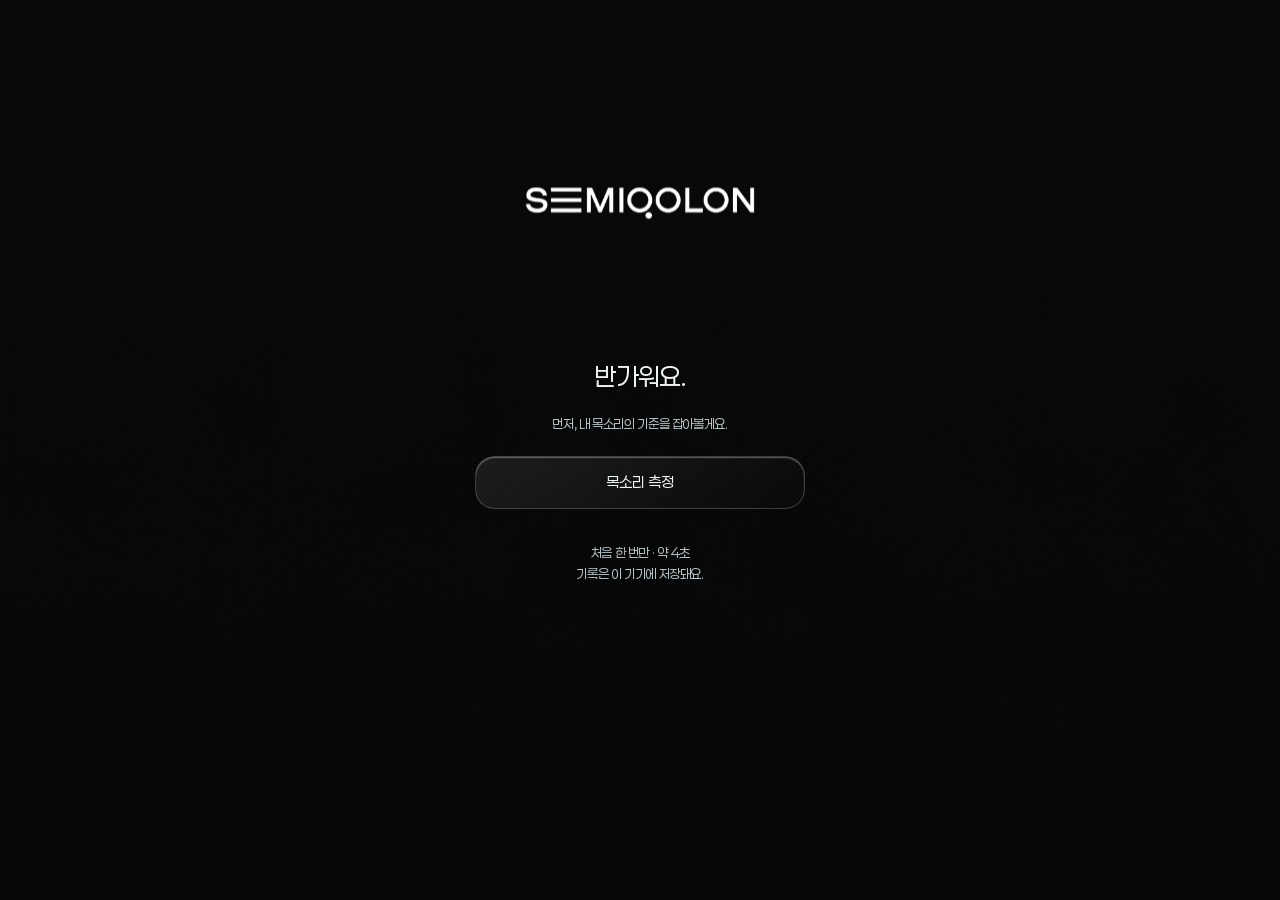
==== commit aa8117f7: "Add on-device Korean speech recognition to mobile beta" ====
--- a/app/index.html
+++ b/app/index.html
@@ -2,7 +2,7 @@
 <html lang="ko">
 <head>
 <meta charset="utf-8"><meta name="viewport" content="width=device-width,initial-scale=1,viewport-fit=cover">
-<meta name="theme-color" content="#090b10"><title>SEMIQOLON · 한 문장 BETA</title><meta name="sq-build" content="2026-10-01-scripts">
+<meta name="theme-color" content="#090b10"><title>SEMIQOLON · 한 문장 BETA</title><meta name="sq-build" content="2026-10-02-device-asr">
 <link rel="icon" href="assets/semiqolon-icon-black.png">
 <style>
 @font-face{font-family:Paperlogy;src:url('assets/Paperlogy-4Regular.ttf');font-display:swap}
@@ -14,7 +14,6 @@
 .reading-card{position:relative;padding:23px 0;color:var(--ink)}.reading-card .tag{font-size:12px;color:var(--muted)}.reading-card h2{font-size:16px;font-weight:400;margin:14px 0 18px}.prose{font-size:24px;line-height:1.85;letter-spacing:-.6px;word-break:keep-all;text-wrap:pretty;white-space:normal}.reading-card .source{font-size:11px;color:var(--muted);margin-top:20px}.primary,.secondary{min-height:52px;width:100%;border-radius:20px;padding:13px 18px;margin-top:14px;background:linear-gradient(145deg,#ffffff16,#ffffff03);font-weight:400;display:flex;align-items:center;justify-content:center;gap:12px}.note{font-size:12px;color:var(--muted);margin-top:13px;text-align:center}.home-foot{display:flex;justify-content:space-between;align-items:center;gap:8px;margin-top:23px;border-top:1px solid var(--line);padding-top:15px;font-size:12px;color:var(--muted)}.back{margin:0 0 15px -10px;font-size:13px}.section-head{display:flex;justify-content:space-between;align-items:center;margin:12px 0 18px;gap:12px}.section-head h1{font-size:25px;font-weight:400}.meta{font-size:12px;color:var(--muted)}
 .panel{border-radius:20px;padding:18px 20px;margin-top:18px}.panel h2{font-size:16px;font-weight:400;margin-bottom:12px}.panel p{font-size:13px;color:var(--muted)}audio{width:100%;height:44px;display:block;margin:16px 0 8px}.ends{display:flex;justify-content:space-between;font-size:11px;color:var(--muted)}.optional{font-size:11px;color:var(--muted);font-weight:400}.skip{font-size:12px;min-height:44px;background:transparent;color:var(--muted);align-self:flex-end}.state-note{font-size:13px;margin-top:13px}.pitch-value{font-size:27px;font-variant-numeric:tabular-nums;line-height:1.5}.pitch-value small{font-size:13px}details{margin-top:10px}summary{min-height:44px;padding:12px 0;color:var(--muted);font-size:13px;cursor:pointer}details p{margin-bottom:10px}.metric-details>summary{color:var(--ink);font-size:15px}.metric-details{padding-top:7px;padding-bottom:7px}.suggestion{padding-left:15px;border-left:2px solid var(--line);margin:22px 0 5px}.suggestion p{font-size:14px}.suggestion small{font-size:12px;color:var(--muted)}.record-preview{font-size:16px;line-height:1.8}.records-summary{margin:20px 0;font-size:13px;color:var(--muted)}.entry{display:block;width:100%;text-align:left;padding:18px;border-radius:17px;margin-top:12px}.entry strong{font-size:16px;font-weight:400;display:block;margin:5px 0}.entry .entry-row{display:flex;justify-content:space-between;align-items:center;gap:10px;flex-wrap:wrap}.empty{text-align:center;padding:55px 15px}.empty p{color:var(--muted);font-size:14px;margin-top:12px}.comparison{display:grid;grid-template-columns:1fr 1fr;gap:15px}.comparison span{font-size:12px;color:var(--muted)}.comparison b{display:block;font-size:18px;font-weight:400;margin:6px 0}.delete,.error-note{color:#ffcbd0}
 .nav{position:fixed;bottom:calc(15px + env(safe-area-inset-bottom));left:50%;transform:translateX(-50%);width:min(440px,calc(100% - 32px));z-index:5;display:flex;justify-content:space-around;gap:12px;padding:7px 12px;border-radius:27px;background:#ffffff0b;backdrop-filter:blur(7px);box-shadow:inset 0 1px 1px #ffffff77}.nav button{min-height:44px;padding:8px 13px;background:transparent;color:var(--muted);font-size:13px;flex:1;border-radius:16px}.capture{position:sticky;top:0;z-index:10;margin:0 -25px 18px;padding:13px 25px;background:#152025ed;color:#edf2f3;border-bottom:1px solid #ffffff25;display:flex;align-items:center;justify-content:space-between;gap:12px}.capture strong{font-size:13px;display:block}.capture small{font-size:11px;color:#bccbd0}.capture button{background:linear-gradient(145deg,#ffffff25,#ffffff07);border:1px solid #ffffff45;color:#edf2f3;min-height:46px;border-radius:12px;padding:10px 17px;flex-shrink:0;font-size:13px}.capture .timer{font-variant-numeric:tabular-nums;font-size:17px;margin-right:8px}.level{height:4px;border-radius:2px;background:#ffffff20;width:95px;margin-top:6px}.level i{display:block;height:100%;width:0;background:#d5e4e8;border-radius:2px}.stop-dot{display:inline-block;width:10px;height:10px;background:currentColor;margin-right:8px;border-radius:2px}.price{font-size:39px!important;color:var(--ink)!important;margin:19px 0!important}.price small{font-size:14px}.list{padding-left:19px;color:var(--muted);font-size:14px}.list li{margin:9px 0}.pill{font-size:11px;padding:4px 9px;border-radius:12px}.toast{position:fixed;bottom:95px;left:50%;transform:translateX(-50%);max-width:calc(100% - 40px);width:max-content;padding:13px 18px;border-radius:15px;background:#18242a;color:#edf2f3;font-size:13px;z-index:30}.welcome .choices{display:grid;gap:10px;margin:20px 0}.goal{width:100%;text-align:left;padding:18px;border-radius:15px;min-height:60px}.goal strong{font-weight:400;display:block}.goal small{font-size:12px;color:var(--muted)}.recording-pulse{display:inline-block;width:7px;height:7px;border-radius:50%;background:#bedce1;margin-right:7px}.quiet-row{display:flex;justify-content:center;flex-wrap:wrap;gap:7px;margin-top:8px}.quiet-row button{font-size:12px}.welcome{padding-top:12px}.welcome .hero-mark{font-size:57px;line-height:1.1;font-weight:400;margin:20px 0 30px}.goal-note{font-size:13px;color:var(--muted);margin:13px 0}.preview-label{font-size:11px;text-align:center;color:var(--muted);padding:12px 20px 0}.app-footer{font-size:11px;color:var(--muted);text-align:center;margin:25px 0}
-body[data-water-stage=white]{--ink:#293c44;--muted:#5e747c;--line:#304a5d30;color-scheme:light}body[data-water-stage=white] .dark-logo{display:none}body[data-water-stage=white] .light-logo{display:block;mix-blend-mode:multiply}
 @media(min-width:700px){.nav{bottom:22px}.reading-card .prose{font-size:27px}.app-header{padding-top:32px}}
 @media(max-width:360px){main{padding:0 19px}.app-header{padding:23px 19px}.prose{font-size:22px}.intro h1,.section-head h1{font-size:23px}.panel{padding:17px}.reading-card{padding:18px 0}.topics{gap:6px}.topic{padding:9px 12px}.capture{margin-left:-19px;margin-right:-19px;padding:12px 19px}.pitch-value{font-size:23px}}
 @media print{body{background:white;color:black}.nav,.app-header,.capture,.quiet-row,#water-surface{display:none}.app{max-width:100%;padding:0}}
@@ -27,11 +26,9 @@
 
 .voice-balance{margin:16px 0 6px;font-size:13px}.balance-title{display:block;margin-bottom:12px;color:var(--muted)}.balance-track{display:flex;height:42px;overflow:hidden;border-radius:13px;gap:3px}.balance-track span{display:flex;justify-content:center;align-items:center;min-width:0;color:#14262e;font-size:15px;font-weight:600}.band-0{background:#efb64e}.band-1{background:#e18db0}.band-2{background:#63bfdc}.balance-legend{display:flex;justify-content:space-between;gap:8px;margin-top:11px;font-size:12px;color:var(--ink)}.balance-legend i{display:inline-block;width:8px;height:8px;border-radius:50%;margin-right:5px}
 
-body[data-water-tone=clear]{--ink:#effcff;--muted:#c9e4e8;--line:#eaffff48}
-body[data-water-tone=clear] .panel{background:linear-gradient(135deg,#102c384f,#173a4533)}
 .login-test{min-height:70svh;display:flex;flex-direction:column;justify-content:center;text-align:center;max-width:330px;margin:auto;gap:16px}
 .login-test img{width:240px;max-width:90%;margin:0 auto 36px;mix-blend-mode:screen}.login-test h1{font-size:25px;font-weight:400}.login-test p{font-size:13px;color:var(--muted)}
-body[data-view=welcome] .app-header,body[data-view=welcome] .nav,body.is-onboarding .nav,body.is-capturing .nav,body.is-capturing .app-header{visibility:hidden;pointer-events:none}
+body[data-view=welcome] .app-header,body[data-view=welcome] .nav,body.is-onboarding .nav,body.is-onboarding .app-header,body.is-capturing .nav,body.is-capturing .app-header{visibility:hidden;pointer-events:none}
 body.is-capturing .back,body.is-capturing .reading-card .tag,body.is-capturing .reading-card h2,body.is-capturing .reading-card .source,body.is-capturing .section-head{display:none}
 body.is-capturing .capture{position:fixed;top:auto;bottom:55px;left:50%;transform:translateX(-50%);margin:0;border:0;background:none;flex-direction:column;padding:0;gap:12px}
 body.is-capturing .capture strong{display:none}body.is-capturing .capture small,body.is-capturing .capture .level{display:none}body.is-capturing .capture button{width:78px;height:78px;border-radius:25px;font-size:0;background:#ffffff08;box-shadow:inset 0 1px 1px #fff9}.capture button .stop-dot{margin:0;width:18px;height:18px}
@@ -39,25 +36,67 @@
 @media(prefers-reduced-motion:reduce){#pitch-edge{transition:none}}
 
 /* Sentence rhythm and recognition-driven water, without automatic scrolling. */
-.prose .reading-sentence{font:inherit;color:inherit;line-height:1.9;margin:0 0 1.15em;text-wrap:pretty}.prose .reading-sentence:last-child{margin-bottom:0}.reading-word{display:inline-block}.reading-char{position:relative;transition:color .35s,text-shadow .35s}.reading-char.heard{color:#acf2e6}.reading-char.word-wave{color:#dbfffa;text-shadow:0 0 11px #8bffe9,0 0 22px #75cbd1;animation:word-water 1.5s ease-in-out 2}.reading-char.word-wave:after{content:'';position:absolute;left:-8%;right:-8%;height:5px;bottom:-3px;border-radius:50%;border-top:1px solid #94efde;box-shadow:0 -3px 9px #86e7e966;animation:word-water 1.5s ease-in-out 2}.reading-char.needs-review{text-decoration:underline;text-decoration-style:dotted;text-decoration-color:#efb64e;text-underline-offset:6px}.recognition-status{font-size:11px;color:var(--muted);margin-top:25px}.playback-script{font-size:18px;line-height:1.9}.agreement .voice-row{margin:0 0 10px}.agreement .voice-row b{font-size:30px}.agreement .voice-row small{font-size:14px;margin-left:4px}.transcript>summary{display:flex;align-items:center;justify-content:space-between;gap:10px}.transcript>summary b{font-weight:400;color:var(--ink)}
+.prose .reading-sentence{font:inherit;color:inherit;line-height:1.9;margin:0 0 1.15em;text-wrap:pretty}.prose .reading-sentence:last-child{margin-bottom:0}.reading-word{display:inline-block}.reading-char{position:relative;transition:color .35s,text-shadow .35s}.reading-char.is-hearing{color:#c1e7e0;text-shadow:0 0 6px #8bffe950}.reading-char.heard{color:var(--heard)}.reading-char.word-wave{color:var(--word);text-shadow:0 0 11px #8bffe9,0 0 22px #75cbd1;animation:word-water 1.5s ease-in-out 2}.reading-char.word-wave:after{content:'';position:absolute;left:-8%;right:-8%;height:5px;bottom:-3px;border-radius:50%;border-top:1px solid #94efde;box-shadow:0 -3px 9px #86e7e966;animation:word-water 1.5s ease-in-out 2}.reading-char.needs-review{text-decoration:underline;text-decoration-style:dotted;text-decoration-color:#efb64e;text-underline-offset:6px}.recognition-status{font-size:11px;color:var(--muted);margin-top:25px}.playback-script{font-size:18px;line-height:1.9}.agreement .voice-row{margin:0 0 10px}.agreement .voice-row b{font-size:30px}.agreement .voice-row small{font-size:14px;margin-left:4px}.transcript>summary{display:flex;align-items:center;justify-content:space-between;gap:10px}.transcript>summary b{font-weight:400;color:var(--ink)}
 @keyframes word-water{0%,100%{filter:brightness(1);transform:translateY(0)}50%{filter:brightness(1.35);transform:translateY(-2px)}}
 .band-reading{margin:15px 0 5px}.band-reading>p:first-child{color:var(--ink);font-size:14px}.band-guide{display:grid;gap:14px;margin-top:6px}.band-guide p{padding-left:11px;border-left:3px solid var(--line)}.band-guide p:nth-child(1){border-color:#efb64e}.band-guide p:nth-child(2){border-color:#e18db0}.band-guide p:nth-child(3){border-color:#63bfdc}.band-guide strong{display:block;color:var(--ink);font-size:13px;font-weight:400;margin-bottom:3px}.timbre-options{grid-template-columns:repeat(3,1fr)}.timbre-options .goal{padding:12px 5px}.change-note{margin:10px 0;padding:12px 14px;border-left:2px solid #67dccc;background:#67dccc0c;border-radius:0 12px 12px 0}.change-note p{color:var(--ink);margin:0 0 6px}.change-note p:last-child{margin:0}.comparison-footnote{font-size:11px!important}.profile-detail>summary{padding:0;list-style:none}.profile-detail>summary .section-head{margin:0}.profile-detail>summary .section-head:after{content:'＋';color:var(--muted)}.profile-detail[open]>summary .section-head:after{content:'−'}
 /* A week of real recordings, one metric at a time. */
 .activity{padding:20px 17px 16px}.activity-top{display:flex;align-items:center;justify-content:space-between;gap:5px;color:var(--muted);font-size:11px;flex-wrap:wrap}.activity-top>div{display:flex;align-items:center}.activity-top .quiet{font-size:23px;padding:3px 10px;min-width:35px}.chart-tabs{display:grid;grid-template-columns:repeat(3,1fr);gap:4px;margin:14px 0 23px;padding:4px;border-radius:13px;background:#ffffff09}.chart-tabs button{padding:10px 3px;min-height:44px;background:none;color:var(--muted);font-size:12px;border-radius:10px}.chart-tabs button[aria-pressed=true]{color:var(--ink);background:#ffffff16;box-shadow:inset 0 1px 0 #ffffff30}.activity-value{display:flex;flex-direction:column;gap:3px;margin:0 5px 20px}.activity-value>span{font-size:12px;color:var(--muted)}.activity-value strong{font-size:32px;line-height:1.6;font-weight:400;letter-spacing:-1px}.activity-value strong small{font-size:14px}.activity-value>small{font-size:11px;color:var(--muted)}.chart-area{position:relative;padding-top:17px}.chart-max{position:absolute;right:0;top:-6px;font-size:10px;color:var(--muted)}.daily-bars{display:grid;grid-template-columns:repeat(7,minmax(0,1fr));gap:5px;background:repeating-linear-gradient(to top,transparent 0,transparent 39px,#ffffff0d 40px,transparent 41px);background-size:100% 165px;background-repeat:no-repeat}.day-bar{background:transparent;color:var(--muted);padding:0;min-width:0;display:flex;align-items:center;flex-direction:column;gap:4px}.day-bar .bar-space{height:165px;width:100%;display:flex;align-items:flex-end;justify-content:center;margin-bottom:7px;border-bottom:1px solid var(--line)}.day-bar .bar{display:block;width:62%;max-width:26px;background:linear-gradient(to top,color-mix(in srgb,var(--chart-color),transparent 50%),var(--chart-color));border-radius:7px 7px 3px 3px;opacity:.6;transition:height .35s ease,opacity .25s}.day-bar[aria-pressed=true] .bar{opacity:1;box-shadow:0 0 14px color-mix(in srgb,var(--chart-color),transparent 70%)}.day-bar[aria-pressed=true]{color:var(--ink)}.day-bar[aria-pressed=true] .day-number{background:#ffffff22;border-radius:8px}.day-bar .day-number{font-size:12px;min-width:25px}.day-bar .day-name{font-size:10px}.day-bar .bar.missing{height:2px!important;background:var(--muted);opacity:.25;box-shadow:none}.day-bar:disabled{opacity:.35;cursor:default}.chart-note{font-size:11px!important;margin:18px 4px 0;min-height:36px}.records-summary{margin:10px 0}.voice-passport.profile-detail{padding:19px 20px}.activity+.voice-passport{margin-top:14px}
 @media(prefers-reduced-motion:reduce){.reading-char,.day-bar .bar{transition:none}.reading-char.word-wave,.reading-char.word-wave:after{animation:none}}
 
-body[data-water-tone=luminous]{--ink:#183e44;--muted:#365d64;--line:#234f5738;color-scheme:light}body[data-water-tone=luminous] .dark-logo{display:none}body[data-water-tone=luminous] .light-logo{display:block;mix-blend-mode:multiply}body[data-water-tone=luminous] .panel{background:linear-gradient(145deg,#ffffff50,#efffff25)}body[data-water-tone=luminous] .reading-char.heard{color:#146655}body[data-water-tone=luminous] .reading-char.word-wave{color:#155949;text-shadow:0 0 12px #f5fff6}body[data-water-tone=luminous] .day-bar[aria-pressed=true] .day-number{background:#1a4b5520}body[data-water-tone=luminous] .chart-tabs{background:#2146510c}body[data-water-tone=luminous] .chart-tabs button[aria-pressed=true]{background:#ffffff66}body[data-water-tone=luminous] .nav{background:#e5faf5b5}
 .sr-only{position:absolute;width:1px;height:1px;padding:0;margin:-1px;overflow:hidden;clip:rect(0,0,0,0);white-space:nowrap;border:0}
-body[data-water-tone=luminous] .activity[data-chart-metric=time]{--chart-color:#138b80!important}body[data-water-tone=luminous] .activity[data-chart-metric=volume]{--chart-color:#ae7215!important}body[data-water-tone=luminous] .activity[data-chart-metric=agreement]{--chart-color:#486ad2!important}body[data-water-tone=luminous] .day-bar .bar{opacity:.8}body[data-water-tone=luminous] .day-bar[aria-pressed=true] .bar{opacity:1}
-body[data-water-tone=luminous] .delete,body[data-water-tone=luminous] .error-note{color:#a0304c}
 .live-db{font-size:12px;font-variant-numeric:tabular-nums;color:var(--muted);letter-spacing:.02em;min-width:90px;text-align:center}.db-state{display:block;font-size:11px!important;color:var(--muted);margin-top:5px}.chart-floor{display:block;color:var(--muted);font-size:10px;text-align:right;margin-top:8px}.voice-row strong{font-variant-numeric:tabular-nums}
 
 /* One composer for typing, paste, and on-device photo recognition. */
 .script-intro{font-size:13px;color:var(--muted);margin:-2px 0 25px}.script-composer{border:1px solid var(--line);border-radius:25px;background:linear-gradient(140deg,#ffffff13,#ffffff03);box-shadow:inset 0 1px 1px #ffffff45;overflow:hidden}.script-composer input[type=text],.script-composer textarea{font:inherit;color:var(--ink);border:0;background:transparent;display:block;width:100%;border-radius:0;outline-offset:-5px}.script-composer input[type=text]{padding:22px 21px 13px;font-size:14px}.script-composer textarea{padding:12px 21px 22px;resize:vertical;min-height:245px;font-size:17px;line-height:1.85;letter-spacing:-.3px}.script-composer input::placeholder,.script-composer textarea::placeholder{color:var(--muted);opacity:.7}.script-tools{display:flex;align-items:center;justify-content:space-between;gap:8px;padding:10px 12px 13px;border-top:1px solid var(--line)}.script-tools>div{display:flex;gap:2px}.script-tools .quiet{display:flex;gap:6px;align-items:center;font-size:12px;padding:8px;min-width:48px}.script-tools svg{width:21px;height:21px;flex-shrink:0}.script-read{display:flex;align-items:center;gap:15px;background:#e3f9f2;color:#244d4c;border:1px solid #fff8;border-radius:16px;min-height:46px;padding:10px 16px;font-size:14px}.script-photo{display:flex;align-items:center;gap:12px;padding:5px 21px}.script-photo img{width:65px;height:80px;object-fit:cover;border:1px solid var(--line);border-radius:9px}.script-photo .quiet{font-size:12px}.script-status{font-size:12px;min-height:18px;color:var(--muted);margin:12px 0;display:flex;align-items:center;justify-content:space-between;gap:6px}.script-status:has(span:empty){display:none}.script-help{margin:14px 0 5px;font-size:11px}.script-library .error-note{font-size:12px;margin:12px 0}.script-saved{margin-top:32px}.script-saved h2{font-size:16px;font-weight:400}.script-sections{display:flex;align-items:center;justify-content:space-between;gap:8px;margin-bottom:12px}.script-sections>.quiet{font-size:12px;flex-shrink:0}.section-tabs{display:flex;gap:7px;overflow-x:auto;scrollbar-width:thin}.section-tabs button{border:1px solid var(--line);border-radius:13px;white-space:nowrap;min-width:44px}.section-tabs [aria-pressed=true]{background:#ffffff22;color:var(--ink)}.script-composer:focus-within{border-color:#bfe8df88}.script-composer textarea:focus-visible{outline:2px solid #bcdce7}.script-library .app-footer{margin-top:28px}
+.trainer-scene{max-width:470px;padding:28px 12px 22px;margin:auto;min-height:0}
+.trainer-scene h1{font-size:26px;letter-spacing:-1px;margin:8px 0 12px;font-weight:600}
+.trainer-caption{font-size:13px;color:var(--muted);margin:0 0 16px}
+.tuner-readout{height:120px;display:flex;align-items:center;justify-content:center;gap:10px;font-variant-numeric:tabular-nums}
+.tuner-readout strong{font-size:64px;letter-spacing:-3px;font-weight:400;min-width:125px}.tuner-readout span{font-size:13px;color:var(--muted);align-self:center;margin-top:28px}
+.tuner-scale{height:58px;position:relative;margin:8px 15px 0;display:flex;justify-content:space-between;align-items:flex-end;font-size:10px;color:var(--muted)}
+.tuner-scale::before{content:'';position:absolute;top:14px;left:0;right:0;height:12px;border-radius:10px;background:repeating-linear-gradient(90deg,transparent 0,transparent calc(10% - 1px),#ffffff32 calc(10% - 1px),#ffffff32 10%)}
+.tuner-center{position:absolute;top:7px;left:42%;width:16%;height:25px;border-radius:20px;background:#3cdbad30;border:1px solid #63efbd66}
+.tuner-scale b{font-weight:400;color:#83e7c1}.tuner-scale>i{position:absolute;left:50%;top:0;height:40px;width:3px;border-radius:4px;background:#fff;box-shadow:0 0 15px #ffffff90;transition:left .14s linear;transform:translateX(-50%)}
+.trainer-status{font-size:15px;line-height:1.7;min-height:26px;margin:30px 0 22px;color:var(--ink)}
+.trainer-goal{display:flex;align-items:center;justify-content:center;gap:22px;font-size:11px;color:var(--muted)}
+.trainer-goal label{display:flex;align-items:center;gap:8px}.trainer-goal input{font:inherit;font-size:18px;font-weight:600;color:var(--ink);width:80px;padding:12px 5px;text-align:center;border:1px solid var(--line);border-radius:15px;background:#ffffff08}
+.trainer-goal .quiet-link{font-size:11px}.trainer-suggestion{margin-top:12px!important;font-size:11px!important}
+.trainer-progress{height:3px;max-width:100px;margin:24px auto;border-radius:5px;background:#ffffff1f;overflow:hidden}.trainer-progress i{display:block;height:100%;background:#68e7b8;transition:width .12s}
+.trainer-actions{display:flex;flex-direction:column;align-items:center;gap:12px;margin-top:25px}.trainer-actions button{width:100%;max-width:320px;min-height:52px;justify-content:center}.trainer-actions .secondary{background:#ffffff03}
+.trainer-scene .tiny{font-size:10px;line-height:1.8;margin:18px 0 8px}.trainer-scene>.quiet-link{display:block;margin:0 auto;min-height:40px}.trainer-back{color:var(--muted);font-size:10px!important;margin-top:10px!important}
+.mouth-scene{padding-top:16px}.mouth-camera{position:relative;aspect-ratio:4/3;width:100%;max-width:360px;max-height:34vh;overflow:hidden;margin:24px auto 0;border-radius:30px;border:1px solid #ffffff38;background:#ffffff06;box-shadow:inset 0 1px 0 #ffffff45}
+.mouth-camera video,.mouth-camera canvas{position:absolute;inset:0;width:100%;height:100%;object-fit:contain;transform:scaleX(-1)}
+#mouth-placeholder{position:absolute;inset:0;display:flex;flex-direction:column;align-items:center;justify-content:center;color:var(--muted);font-size:10px;gap:20px}#mouth-placeholder[hidden]{display:none}#mouth-placeholder svg{width:100px;fill:none;stroke:#d9efec88;stroke-width:1.5}
+.mouth-scene .trainer-status{margin:20px 0 14px;font-size:13px}.mouth-target{display:flex;align-items:center;gap:14px;font-size:11px;justify-content:center;color:var(--muted)}.mouth-target input{width:45%;accent-color:#65d1eb}.mouth-target span{font-size:9px}
+#mouth-target-wrap>.quiet-link{font-size:10px;padding:12px}#mouth-controls>.secondary{min-height:46px;font-size:12px}
+.resonance-panel{margin:18px auto 0;max-width:320px}.resonance-title{display:flex;justify-content:space-between;align-items:center;font-size:11px}.resonance-title span+span{font-size:9px;color:var(--muted)}
+.resonance-plot{height:85px;position:relative;margin-top:12px;border-radius:18px;background:radial-gradient(ellipse at center,#77d0ea18,transparent 75%);border:1px solid #ffffff15}
+.resonance-plot i{position:absolute;transform:translate(-50%,-50%);width:14px;height:14px;border-radius:50%;border:1.5px solid #f3d18f;transition:left .5s,top .5s}
+.resonance-plot #resonance-now{width:10px;height:10px;border-color:#88e2f5;background:#88e2f5;box-shadow:0 0 14px #65d1eb}
+.resonance-plot span,.resonance-plot b{position:absolute;bottom:7px;font-size:9px;font-weight:400}.resonance-plot span{left:12px;color:#f3d18f}.resonance-plot b{right:12px;color:#88e2f5}
+.mouth-scene .trainer-actions{margin-top:20px}
+@media(max-width:600px){.training #main{padding-top:18px}.trainer-scene{padding-top:20px}.trainer-scene h1{font-size:23px}.tuner-readout{height:105px}.trainer-status{margin-top:25px}.mouth-camera{max-height:30vh}.mouth-scene{padding-top:0}.mouth-scene .eyebrow{margin-bottom:12px}.mouth-scene .tiny{font-size:9px}}
+@media(prefers-reduced-motion:reduce){.tuner-scale>i,.trainer-progress i,.resonance-plot i{transition:none}}
+.reduced .tuner-scale>i,.reduced .trainer-progress i,.reduced .resonance-plot i{transition:none}
+.trainer-scene{text-align:center;padding:10px 0 20px}.trainer-scene .back{display:block;text-align:left}.trainer-scene h1{font-weight:400}.trainer-scene .primary,.trainer-scene .secondary{max-width:340px;margin:14px auto 0}.trainer-scene .quiet{font-size:12px}.trainer-scene .trainer-status{min-height:48px;margin:20px 0 10px}.trainer-scene .trainer-goal input:disabled{opacity:.7}.mouth-camera{max-height:none}.connection-row{display:flex;justify-content:space-between;gap:15px;font-size:13px;margin:14px 0}.connection-row b{font-weight:400;color:#87e9bd}.connection-row b.pending{color:#e9c281}.pace-value{font-size:26px!important;color:var(--ink)!important}.pace-value small{font-size:12px;color:var(--muted)}body[data-view=tuning] .nav,body[data-view=mouth] .nav{visibility:hidden;pointer-events:none}
+
+.measurement-settings>summary{font-size:16px;color:var(--ink)}body[data-view=done] .empty{padding-top:15svh}body[data-view=done] .empty h1{font-size:27px;font-weight:400}body[data-view=done] .primary{margin-top:32px}body[data-view=done] .eyebrow{display:none}
+
+/* First visit: logo, greeting, one sustained vowel, then a personal target. */
+.login-test{position:relative}.login-test .welcome-logo{position:absolute;left:50%;top:50%;margin:0;transform:translate(-50%,-50%);animation:welcome-logo 1.2s ease both}.welcome-content{display:grid;gap:16px;padding-top:120px;animation:welcome-copy .65s ease 1.05s both}.welcome-content .primary{margin:5px 0}.measurement-scene{max-width:390px;margin:0 auto;padding:18px 0;text-align:center}.measurement-scene .back{display:block;text-align:left}.measurement-scene h1{font-size:25px;font-weight:400;margin-top:20px}.vowel-cue{font-size:80px;line-height:1.2;margin:55px 0 32px;font-weight:400}.measurement-scene>p{font-size:14px;color:var(--muted)}.measurement-scene .primary{margin-top:30px}.measurement-scene .live-pitch{font-size:22px;margin-top:30px;color:var(--ink)}.measurement-status{margin:65px 0 35px}
+@keyframes welcome-logo{0%,25%{top:50%;opacity:0}40%{opacity:1}100%{top:17%;opacity:1}}@keyframes welcome-copy{from{opacity:0;visibility:hidden;transform:translateY(8px)}to{opacity:1;visibility:visible;transform:translateY(0)}}
+@media(prefers-reduced-motion:reduce){.login-test .welcome-logo{animation:none;top:17%}.welcome-content{animation:none}}
+
+/* Background and foreground share the same eased light value, without a theme jump. */
+body{--water-ui:0%;--water-logo-opacity:0;--ink:color-mix(in srgb,#303435 var(--water-ui),#edf2f3);--muted:color-mix(in srgb,#5c6263 var(--water-ui),#b4c1c5);--line:color-mix(in srgb,#52575538 var(--water-ui),#ffffff30);--heard:color-mix(in srgb,#146655 var(--water-ui),#acf2e6);--word:color-mix(in srgb,#155949 var(--water-ui),#dbfffa)}
+.app-header>div{position:relative}.dark-logo{opacity:calc(1 - var(--water-logo-opacity))}.app-header .light-logo{position:absolute;inset:0;display:block;opacity:var(--water-logo-opacity);mix-blend-mode:multiply}
+.panel{background:linear-gradient(145deg,color-mix(in srgb,#ffffff50 var(--water-ui),#ffffff0e),color-mix(in srgb,#f8f8f525 var(--water-ui),#ffffff02))}.nav{background:color-mix(in srgb,#ffffff38 var(--water-ui),#ffffff0b)}.primary,.secondary{background:linear-gradient(145deg,color-mix(in srgb,#ffffff4d var(--water-ui),#ffffff16),color-mix(in srgb,#ffffff12 var(--water-ui),#ffffff03));border-color:var(--line)}
+.reading-card .prose{text-shadow:0 1px 2px color-mix(in srgb,#ffffff55 var(--water-ui),#0009)}.delete,.error-note{color:color-mix(in srgb,#a0304c var(--water-ui),#ffcbd0)}.capture button{border-color:var(--line);color:var(--ink)}
+.activity[data-chart-metric=time]{--chart-color:color-mix(in srgb,#138b80 var(--water-ui),#67dccc)!important}.activity[data-chart-metric=volume]{--chart-color:color-mix(in srgb,#ae7215 var(--water-ui),#efb64e)!important}.activity[data-chart-metric=agreement]{--chart-color:color-mix(in srgb,#486ad2 var(--water-ui),#91b5fb)!important}
 </style>
 <script src="beta-config.js"></script>
 <script src="beta-access.js"></script>
-<script src="device-voice.js"></script>
+<script src="device-voice.js?v=20261002-device-asr"></script>
 </head>
 <body>
 <canvas id="water-surface" aria-hidden="true"></canvas>
@@ -125,7 +164,7 @@
 function story(){return state.baseline?{...state.baseline,id:state.baseline.sentenceId}:state.choice==='custom'?ScriptLibrary.story():state.choice==='vowel'?VoicePractice.VOWEL:state.choice==='reference'?REFERENCE:TEXTS[state.choice];}
 function toast(message){$('toast').textContent=message;$('toast').hidden=false;clearTimeout(toast.timer);toast.timer=setTimeout(()=>$('toast').hidden=true,4500);}
 function url(r){if(!state.urls.has(r.id))state.urls.set(r.id,URL.createObjectURL(r.audio));return state.urls.get(r.id);}
-function navigate(view){if(state.starting||state.stopping)return;if(state.capture){toast('먼저 녹음을 마쳐 주세요.');return;}if(state.view==='scripts'&&view!=='scripts')ScriptLibrary.leave();if(view==='home'){state.baseline=null;if(['reference','vowel','custom'].includes(state.choice))state.choice=dailyIndex(state.topic);}VoicePractice.stopTone();document.querySelectorAll('audio').forEach(a=>a.pause());state.view=view;state.error='';render();window.scrollTo({top:0,behavior:'instant'});}
+function navigate(view){if(state.starting||state.stopping)return;if(state.capture){toast('먼저 녹음을 마쳐 주세요.');return;}if(state.view==='scripts'&&view!=='scripts')ScriptLibrary.leave();if(['home','history','about','scripts'].includes(view))state.onboarding=false;if(view==='home'){state.training=null;state.baseline=null;if(['reference','vowel','custom'].includes(state.choice))state.choice=dailyIndex(state.topic);}VoiceTraining.stop();VoicePractice.stopTone();document.querySelectorAll('audio').forEach(a=>a.pause());state.view=view;state.error='';render();window.scrollTo({top:0,behavior:'instant'});}
 function backButton(destination=state.back){return `<button class="quiet back" data-go="${destination}">← 이전 화면</button>`;}
 function readingCard(q){return `<article class="reading-card"><span class="tag">${esc(q.topic)}${q.kind?` · ${esc(q.kind)}`:''}${q.publishedAt?` · ${esc(q.publishedAt.replaceAll('-','.'))}`:''} · ${q.id===VoicePractice.VOWEL.id?'4초':'약 30–60초'}</span><h2>${esc(q.title)}</h2><div class="prose">${ReadingFeedback.markup(q.text)}</div>${state.capture&&q.id!==VoicePractice.VOWEL.id?'<p class="recognition-status" id="reading-status" aria-live="polite">말을 듣고 있어요</p>':''}<p class="source">${/^https:\/\/(science\.nasa\.gov|www\.weather\.gov|www\.nist\.gov)\//.test(q.sourceUrl||'')?`<a href="${esc(q.sourceUrl)}" target="_blank" rel="noopener noreferrer">${esc(q.source)} · 출처 ↗</a><span> · 읽기용 요약</span>`:esc(q.source)}</p></article>`;}
 function resultMetric(r){return VoicePractice.metric(r);}
@@ -134,17 +173,18 @@
 function compareMarkup(r){const a=state.records.find(x=>x.id===r.baselineId);if(!a)return '';return `<section class="panel"><h2>처음과 다시</h2>${VoicePractice.comparison(a,r)}<details><summary>처음 목소리 듣기</summary><audio controls preload="none" src="${url(a)}"></audio></details></section>`;}
 function weeklyMarkup(){const rr=state.records.filter(r=>r.sentenceId===REFERENCE.id&&r.metrics?.status==='ready').sort((a,b)=>a.ts-b.ts),last=rr.at(-1),first=last&&rr.find(r=>r.id!==last.id&&key(new Date(r.ts))!==key(new Date(last.ts))&&sameBasis(r,last));
  return `<section class="panel"><h2>같은 글로 내 변화를 봅니다</h2>${first?`<div class="comparison"><div><span>${new Date(first.ts).toLocaleDateString('ko-KR')} · 첫 기록</span><b>${range(first.metrics).toFixed(1)}반음</b></div><div><span>${new Date(last.ts).toLocaleDateString('ko-KR')} · 최근 기록</span><b>${range(last.metrics).toFixed(1)}반음</b></div></div><p>같은 기기·입력·분석 기준의 기록만 비교했어요. 높낮이 변화가 건강 개선을 뜻하지는 않아요.</p>`:`<p>${rr.length?'다른 날에도 같은 글을 읽으면 나란히 비교할 수 있어요.':'일주일에 한 번, 같은 글을 편하게 읽어 보세요. 첫 기록이 나의 기준이 됩니다.'}</p>`}<button class="secondary" data-action="reference">비교용 글 읽기</button></section>`;}
-function captureMarkup(){if(!state.capture)return '';return `<div class="capture" aria-label="진행 중인 녹음"><div><strong><span class="recording-pulse"></span><span id="capture-status">녹음 중</span> <span class="timer" id="timer">${seconds((Date.now()-state.capture.started)/1000)}</span></strong><small>${esc(state.capture.story.title)}</small><div class="level" aria-hidden="true"><i id="input-level"></i></div></div><button data-action="stop" ${state.stopping?'disabled':''}><span class="stop-dot"></span>${state.stopping?'저장 중':'녹음 정지'}</button><output id="live-db" class="live-db" aria-label="현재 마이크 입력 크기" aria-live="off">${VoicePractice.dbText(state.capture.inputDb)}</output></div>`;}
-function render(){let html=captureMarkup();const r=state.current,q=story();document.body.dataset.view=state.view;document.body.classList.toggle('is-capturing',!!state.capture);document.body.classList.toggle('is-onboarding',!!state.onboarding);html+=VoicePractice.screen();if(state.view==='scripts')html+=ScriptLibrary.markup();
+function captureMarkup(){if(!state.capture)return '';return `<div class="capture" aria-label="진행 중인 녹음"><div><strong><span class="recording-pulse"></span><span id="capture-status">녹음 중</span> <span class="timer" id="timer">${seconds((Date.now()-state.capture.started)/1000)}</span></strong><small>${esc(state.capture.story.title)}</small><div class="level" aria-hidden="true"><i id="input-level"></i></div></div><button data-action="stop" ${state.stopping?'disabled':''}><span class="stop-dot"></span>${state.stopping?'저장 중':state.onboarding?'측정 중지':'읽기 마치기'}</button><output id="live-db" class="live-db" aria-label="현재 마이크 입력 크기" aria-live="off">${VoicePractice.dbText(state.capture.inputDb)}</output></div>`;}
+function microphoneSettings(){const p=state.records.find(r=>r.inputProcessing)?.inputProcessing;return `<section class="panel"><h2>원음 녹음</h2><p>녹음에는 게이트 · 컴프 · EQ를 걸지 않아요.<br>작은 소리와 쉬는 구간도 그대로 담아요.</p><details><summary>마이크 보정 상태</summary>${p?`<p>최근 녹음 시작 시 · 브라우저 보고값</p>${[['echoCancellation','에코 제거'],['noiseSuppression','소음 제거'],['autoGainControl','자동 음량 조절']].map(([k,label])=>`<div class="voice-row"><span>${label}</span><strong>${p[k]===false?'꺼짐':p[k]===true?'켜짐':'확인 불가'}</strong></div>`).join('')}`:'<p>새로 녹음하면 적용 상태가 여기에 남아요.</p>'}<p>기기나 마이크 자체 보정은 웹에서 확인·해제하지 못할 수 있어요.</p></details></section>`;}
+function render(){let html=captureMarkup();const r=state.current,q=story();document.body.dataset.view=state.view;document.body.classList.toggle('is-capturing',!!state.capture);document.body.classList.toggle('is-onboarding',!!state.onboarding);html+=VoicePractice.screen()+VoiceTraining.markup();if(state.view==='scripts')html+=ScriptLibrary.markup();
  document.querySelectorAll('.nav button').forEach(b=>b.setAttribute('aria-current',(state.view===b.dataset.action?'page':'false')));
 
- if(state.view==='home')html+=`<section><div class="home-intro"><h1>오늘 읽기</h1></div><div class="topics" aria-label="읽을거리 주제">${TOPICS.map(t=>`<button class="topic" data-topic="${t}" aria-pressed="${state.topic===t&&state.choice!=='reference'}">${t}</button>`).join('')}</div>${readingCard(q)}${state.choice!=='reference'?'<div class="quiet-row"><button class="quiet" data-action="another">같은 주제의 다른 글 ↻</button></div>':''}<button class="primary" data-action="read-now" ${state.capture||state.starting?'disabled':''}>● 읽으며 녹음하기</button><p class="note">${profile?.voiceGoal?`내 목표 ${profile.voiceGoal.pitchHz} Hz · ${profile.voiceGoal.articulation==='clear'?'또렷하게':'편안하게'}`:'이 브라우저에 보관'}</p><div class="home-foot"><span>오늘 남긴 목소리 ${state.records.filter(r=>key(new Date(r.ts))===key(new Date())).length}개</span><button class="quiet" data-voice="vowel-practice">음정·발음 연습</button></div></section>`;
- if(state.view==='read')html+=`${backButton()}<div class="section-head"><h1>${state.onboarding?(state.choice==='vowel'?'발음의 울림':'평소 목소리'):state.baseline?'다시 읽기':'읽기'}</h1><span class="meta">${state.choice==='vowel'?'4초':'최대 90초'}</span></div>${ScriptLibrary.sectionControls(q)}${readingCard(q)}${state.capture&&q.id===VoicePractice.VOWEL.id?'<p class="live-pitch" id="live-pitch" aria-live="off">편하게 “아—”</p>':''}${!state.capture?`<section class="panel"><p>휴대폰은 약 30cm 앞에 두고, 편한 높이와 크기로 읽어요.</p></section><button class="primary" data-action="record" ${state.starting?'disabled':''}>${state.starting?'마이크 준비 중…':'● 녹음 시작'}</button>${state.error?`<p class="state-note error-note" role="alert">${esc(state.error)}</p>`:''}`:''}`;
- if(state.view==='result'&&r)html+=`${backButton()}<div class="section-head"><h1>지금의 내 목소리</h1><span class="meta">${seconds(r.duration)}</span></div><section class="panel"><p class="eyebrow">${esc(r.topic)} · ${esc(r.title)}</p><p class="record-preview">${esc(ReadingFeedback.paragraphs(r.text)[0]||r.text)}</p><audio controls preload="metadata" src="${url(r)}" data-audio-id="${r.id}" aria-label="내가 읽은 ${esc(r.title)}"></audio><p class="state-note">${r.unsaved?'기기에 저장하지 못했어요. 음성을 내려받아 주세요.':'이 브라우저에 저장했어요'}</p></section><div id="result-comparison">${compareMarkup(r)}</div>${resultMetric(r)}${VoicePractice.transcript(r)}<div id="voice-next">${VoicePractice.next(r)}</div>${ScriptLibrary.recordActions(r)}<div class="quiet-row"><button class="quiet" data-download="${r.id}">WAV 내려받기</button><button class="quiet delete" data-delete="${r.id}">이 기록 삭제</button></div>`;
- if(state.view==='done')html+=`<section class="empty"><p class="eyebrow">SEMIQOLON</p><h1>목소리를 남겼어요.</h1><button class="primary" data-go="history">내 기록 →</button><button class="quiet" data-go="home">다시 읽기</button></section>`;
- if(state.view==='history')html+=`<div class="section-head"><h1>내 기록</h1><span class="meta">${state.records.length}개</span></div><p class="records-summary">${new Set(state.records.map(r=>key(new Date(r.ts)))).size}일의 기록</p>${VoiceHistory.markup()}${VoicePractice.profileCard()}${state.records.length?state.records.map(r=>`<button class="entry" data-record="${r.id}"><span class="meta">${new Date(r.ts).toLocaleString('ko-KR',{month:'long',day:'numeric',hour:'2-digit',minute:'2-digit'})}</span><strong>${esc(r.title)}</strong><span class="entry-row"><span class="meta">${seconds(r.duration)} · ${r.metrics?.status==='ready'?Math.round(r.metrics.pitchMedian)+' Hz · '+VoicePractice.levelValue(r.metrics):'분석 미완료'}</span><span class="pill">다시 듣기 →</span></span></button>`).join(''):`<section class="empty"><h2>${state.loaded?'아직 기록이 없어요':'기록을 불러오고 있어요'}</h2><p>첫 목소리는 비교의 기준이 됩니다.</p><button class="primary" data-go="home">오늘의 글 읽기</button></section>`}${window.BETA_CONFIG?.previousVersion?'<p><a class="quiet" href="../previous.html">이전 베타 기록 보기 ↗</a></p>':''}<p class="app-footer">기록은 이 브라우저에만 있어요.<br>다른 기기에서 이어 보기와 서버 백업은 아직 연결되지 않았어요.</p>`;
+ if(state.view==='home')html+=`<section><div class="home-intro"><h1>오늘 읽기</h1></div><div class="topics" aria-label="읽을거리 주제">${TOPICS.map(t=>`<button class="topic" data-topic="${t}" aria-pressed="${state.topic===t&&state.choice!=='reference'}">${t}</button>`).join('')}</div>${readingCard(q)}${state.choice!=='reference'?'<div class="quiet-row"><button class="quiet" data-action="another">같은 주제의 다른 글 ↻</button></div>':''}<button class="primary" data-action="read-now" ${state.capture||state.starting?'disabled':''}>● 읽으며 녹음하기</button><p class="note">${profile?.voiceGoal?`내 목표 ${profile.voiceGoal.pitchHz} Hz · ${profile.voiceGoal.articulation==='clear'?'또렷하게':'편안하게'}`:'이 브라우저에 보관'}</p>${DeviceSpeech.hint()}<div class="home-foot"><span>오늘 남긴 목소리 ${state.records.filter(r=>key(new Date(r.ts))===key(new Date())).length}개</span></div></section>`;
+ if(state.view==='read'&&!(state.onboarding&&state.choice==='vowel'))html+=`${backButton()}<div class="section-head"><h1>${'읽기'}</h1><span class="meta">${state.choice==='vowel'?'4초':'최대 90초'}</span></div>${ScriptLibrary.sectionControls(q)}${readingCard(q)}${state.capture&&q.id===VoicePractice.VOWEL.id?'<p class="live-pitch" id="live-pitch" aria-live="off">편하게 “아—”</p>':''}${!state.capture?`<section class="panel"><p>휴대폰은 약 30cm 앞에 두고, 편한 높이와 크기로 읽어요.</p></section><button class="primary" data-action="record" ${state.starting?'disabled':''}>${state.starting?'마이크 준비 중…':'● 녹음 시작'}</button>${state.error?`<p class="state-note error-note" role="alert">${esc(state.error)}</p>`:''}`:''}`;
+ if(state.view==='result'&&r&&!state.onboarding)html+=`${backButton()}<div class="section-head"><h1>지금의 내 목소리</h1><span class="meta">${seconds(r.duration)}</span></div><section class="panel"><p class="eyebrow">${esc(r.topic)} · ${esc(r.title)}</p><p class="record-preview">${esc(ReadingFeedback.paragraphs(r.text)[0]||r.text)}</p><audio controls preload="metadata" src="${url(r)}" data-audio-id="${r.id}" aria-label="내가 읽은 ${esc(r.title)}"></audio><p class="state-note">${r.unsaved?'기기에 저장하지 못했어요. 음성을 내려받아 주세요.':'이 브라우저에 저장했어요'}</p></section><div id="result-comparison">${compareMarkup(r)}</div>${resultMetric(r)}${VoicePractice.transcript(r)}<div id="voice-next">${VoicePractice.next(r)}</div>${ScriptLibrary.recordActions(r)}<div class="quiet-row"><button class="quiet" data-download="${r.id}">WAV 내려받기</button><button class="quiet delete" data-delete="${r.id}">이 기록 삭제</button></div>`;
+ if(state.view==='done')html+=`<section class="empty"><p class="eyebrow">SEMIQOLON</p><h1>목소리를 남겼어요.</h1><button class="primary" data-go="history">내 기록 →</button><button class="quiet" data-go="home">오늘 읽기</button></section>`;
+ if(state.view==='history')html+=`<div class="section-head"><h1>내 기록</h1><span class="meta">${state.records.length}개</span></div><p class="records-summary">${new Set(state.records.map(r=>key(new Date(r.ts)))).size}일의 기록</p>${VoiceHistory.markup()}${VoicePractice.profileCard()}${state.records.length?state.records.map(r=>`<button class="entry" data-record="${r.id}"><span class="meta">${new Date(r.ts).toLocaleString('ko-KR',{month:'long',day:'numeric',hour:'2-digit',minute:'2-digit'})}</span><strong>${esc(r.title)}</strong><span class="entry-row"><span class="meta">${seconds(r.duration)} · ${r.metrics?.status==='ready'?Math.round(r.metrics.pitchMedian)+' Hz · '+VoicePractice.levelValue(r.metrics):'분석 미완료'}</span><span class="pill">다시 듣기 →</span></span></button>`).join(''):`<section class="empty"><h2>${state.loaded?'아직 기록이 없어요':'기록을 불러오고 있어요'}</h2><p>첫 목소리는 비교의 기준이 됩니다.</p><button class="primary" data-go="home">오늘의 글 읽기</button></section>`}<p class="app-footer">기록은 이 브라우저에만 있어요.<br>다른 기기에서 이어 보기와 서버 백업은 아직 연결되지 않았어요.</p>`;
  if(state.view==='plan')html+=`${backButton('home')}<div class="intro"><p class="eyebrow">첫 출시 요금안 · 검토 중</p><h1>하루의 목소리를<br>차곡차곡 남기는 플랜</h1></div><section class="panel"><span class="pill">3일 무료 체험 제안</span><p class="price">9,900원 <small>/ 월</small></p><ul class="list"><li>위로·용기·감사·정보 글 ${TEXTS.length}편</li><li>녹음과 내 목소리 다시 듣기</li><li>개인 기록과 같은 글 비교</li><li>주간 목소리 변화 돌아보기</li></ul><p>요금은 아직 확정되지 않았어요. 현재 검토판에서는 결제가 발생하지 않습니다.</p></section><button class="secondary" data-go="home">검토판 계속 사용하기</button><p class="note">정식 출시 전 로그인·결제·해지·백업 연결을 완료합니다.</p>`;
- if(state.view==='about')html+=`${backButton('home')}<div class="section-head"><h1>설정</h1></div><section class="panel"><h2>읽고, 듣고, 기록합니다</h2><p>위로·용기·감사·정보 중 읽을 글을 고릅니다. 정보는 출처를 확인해 짧게 정리했어요. 이슈에는 발표 날짜를 표시하며, 실시간으로 갱신되지는 않습니다.</p><p style="margin-top:12px">읽기 방식: ${goal==='easy'?'편하게 말하기':'표현을 더하기'}</p><p style="margin-top:12px">${profile?.voiceGoal?`목표 ${profile.voiceGoal.pitchHz} Hz · ${profile.voiceGoal.volume==='carry'?'한 단계 크게':'편한 대화'}`:'목표 미설정'}</p>${profile?.voiceSetup?'<button class="secondary" data-voice="edit-targets">목표 바꾸기</button>':''}<button class="quiet" data-go="welcome">첫 진입 테스트 다시 하기</button></section>${window.BetaAccess?.remote?`<section class="panel"><h2>정밀 분석${window.BetaAccess.configured?'':' · 준비 중'}</h2><p>문장 인식·F1·F2는 분석 서버 연결이 필요해요. 연결하지 않아도 녹음·높이·소리 비율·크기는 사용할 수 있어요.</p><button class="secondary" data-action="connect-analysis">${window.BetaAccess.configured?'정밀 분석 연결':'사용 가능한 기능'}</button></section>`:''}<section class="panel"><h2>녹음과 개인정보</h2><p>사진의 글자는 기기 안에서 인식하며 사진은 업로드하거나 보관하지 않습니다. 확인한 원고만 이 브라우저에 저장합니다.</p><p>이 검토판은 이름·연락처를 받지 않습니다. 높이·소리 크기는 브라우저에서 분석합니다. ${window.BetaAccess?.remote?'정밀 분석에 동의하고 연결하면 음성과 짧은 연습 소리를 HTTPS로 음성 분석 서버에 보내 문장 인식·F1·F2를 분석합니다. 분석 서버에는 음성을 저장하지 않습니다.':'“아—”의 F1·F2와 말한 문장의 텍스트 인식은 이 미리보기를 실행한 컴퓨터에서 처리하며 외부 서비스로 보내지 않습니다.'} 녹음은 브라우저에 보관됩니다. 데이터를 지우거나 다른 기기로 바꾸면 기록을 사용할 수 없으니 필요한 음성은 미리 내려받아 주세요.</p><p style="margin-top:12px">WAV PCM 24비트로 보관하며 48kHz 입력을 요청합니다. 실제 지원된 샘플레이트를 기록합니다. 브라우저 변환이 장비의 실제 비트 정밀도를 높이지는 않습니다.</p></section><section class="panel"><h2>목소리 숫자를 보는 방법</h2><p>높낮이·소리 비율·문장 일치도는 연습을 돕는 기록입니다. 성격이나 발성기관 사용량, 성대결절을 판정하지 않습니다. 서로 다른 글의 수치가 달라도 좋고 나쁨을 매기지 않습니다.</p><p style="margin-top:12px">기본 높낮이는 기존 SEMIQOLON의 YIN 분석을 사용합니다. 목소리가 인식되지 않으면 값을 만들어 표시하지 않습니다.</p></section>${window.BETA_CONFIG?.previousVersion?'<p><a class="quiet" href="../previous.html">이전 베타 기록 보기 ↗</a></p>':''}<p class="app-footer">콘텐츠 · 자체 작성 글과 출처 기반 요약 2026.10.01<br>SEMIQOLON · 최신 테스트</p>`;
+ if(state.view==='about')html+=`${backButton('home')}<div class="section-head"><h1>설정</h1></div><section class="panel"><p><a class="quiet" href="../previous.html">이전 베타 기록 보기 →</a></p></section><section class="panel"><h2>읽고, 듣고, 기록합니다</h2><p>위로·용기·감사·정보 중 읽을 글을 고릅니다. 정보는 출처를 확인해 짧게 정리했어요. 이슈에는 발표 날짜를 표시하며, 실시간으로 갱신되지는 않습니다.</p><p style="margin-top:12px">읽기 방식: ${goal==='easy'?'편하게 말하기':'표현을 더하기'}</p><p style="margin-top:12px">${profile?.voiceGoal?`목표 ${profile.voiceGoal.pitchHz} Hz · ${profile.voiceGoal.volume==='carry'?'한 단계 크게':'편한 대화'}`:'목표 미설정'}</p></section><details class="panel measurement-settings"><summary>목소리측정</summary><p>기준 목소리와 목표를 처음 한 번 설정해요.</p><button class="secondary" data-voice="begin">${profile?.voiceSetup?'목소리 다시 측정':'목소리 측정하기'}</button>${profile?.voiceSetup?'<button class="secondary" data-voice="edit-targets">목표 바꾸기</button><button class="secondary" data-training="open">음정 · 입모양 연습</button>':''}<p class="note">“아—”로 울림을 확인하고 원하는 음을 정해요.</p></details>${window.BetaAccess?.remote?'<section class="panel"><h2>정밀 분석</h2><p>F1·F2 정밀 분석은 서버 연결이 필요해요. 녹음·높이·소리 비율·크기와 기기 문장 인식은 서버 없이 사용할 수 있어요.</p><button class="secondary" data-action="connect-analysis">정밀 분석 연결</button></section>':''}<section class="panel"><h2>녹음과 개인정보</h2><p>사진의 글자는 기기 안에서 인식하며 사진은 업로드하거나 보관하지 않습니다. 추출한 글과 작성 중인 원고는 이 브라우저에 저장합니다.</p><p>이 검토판은 이름·연락처를 받지 않습니다. 높이·소리 크기는 브라우저에서 분석합니다. ${window.BetaAccess?.remote?'기기 문장 인식은 음성을 업로드하지 않습니다. 선택한 정밀 분석 서버가 연결되면 동의 후 짧은 연습 소리를 보내 F1·F2를 분석합니다. 분석 서버에는 음성을 저장하지 않습니다.':'기본 문장 인식·목소리 분석은 이 컴퓨터에서 처리합니다. 기기 문장 인식은 브라우저 안에서 처리합니다. Google 유료 인식은 사용하지 않습니다.'} 녹음은 브라우저에 보관됩니다. 데이터를 지우거나 다른 기기로 바꾸면 기록을 사용할 수 없으니 필요한 음성은 미리 내려받아 주세요.</p><p style="margin-top:12px">WAV PCM 24비트로 보관하며 48kHz 입력을 요청합니다. 실제 지원된 샘플레이트를 기록합니다. 브라우저 변환이 장비의 실제 비트 정밀도를 높이지는 않습니다.</p></section>${DeviceSpeech.markup()}${microphoneSettings()}${VoiceTraining.statusMarkup()}<section class="panel"><h2>목소리 숫자를 보는 방법</h2><p>높낮이·소리 비율·문장 일치도는 연습을 돕는 기록입니다. 성격이나 발성기관 사용량, 성대결절을 판정하지 않습니다. 서로 다른 글의 수치가 달라도 좋고 나쁨을 매기지 않습니다.</p><p style="margin-top:12px">기본 높낮이는 기존 SEMIQOLON의 YIN 분석을 사용합니다. 목소리가 인식되지 않으면 값을 만들어 표시하지 않습니다.</p></section><p class="app-footer">콘텐츠 · 자체 작성 글과 출처 기반 요약 2026.10.01<br>SEMIQOLON</p>`;
  $('main').innerHTML=html;Water.refresh();
 }
 function dbOp(mode,fn){return new Promise((resolve,reject)=>{if(!state.db)return reject(Error('storage'));const tx=state.db.transaction('recordings',mode);let req;try{req=fn(tx.objectStore('recordings'));}catch(e){reject(e);return;}tx.oncomplete=()=>resolve(req?.result);tx.onerror=()=>reject(tx.error);tx.onabort=()=>reject(tx.error||Error('storage'));});}
@@ -153,37 +193,38 @@
 async function analyzeRecord(r,input=r.audio){if(state.jobs.has(r.id))return;const controller=new AbortController();state.jobs.set(r.id,controller);if(state.view==='result'&&state.current===r)refreshResult(r);try{const decoded=await decodeAudio(input);if(controller.signal.aborted)return;let pcm=decoded.pcm,sr=decoded.sr;if(sr>48000){const ratio=sr/48000,out=new Float32Array(Math.floor(pcm.length/ratio));for(let i=0;i<out.length;i++){const at=i*ratio,j=Math.floor(at),f=at-j;out[i]=pcm[j]*(1-f)+(pcm[j+1]??pcm[j])*f;}pcm=out;sr=48000;}
 const m=await DeviceVoice.analyze(wave(pcm,sr,16),controller.signal);if(controller.signal.aborted||!state.records.includes(r))return;r.metrics={...m,comparisonKey:m.comparisonKey+':'+sr};if(r.sentenceId===VoicePractice.VOWEL.id)r.resonance=await VoicePractice.resonance(pcm,sr,controller.signal);if(controller.signal.aborted||!state.records.includes(r))return;await persist(r);
 }catch{if(!controller.signal.aborted)r.analysisError=true;}finally{state.jobs.delete(r.id);if(state.view==='result'&&state.current===r)refreshResult(r);else if(state.view==='history')render();if(!controller.signal.aborted&&state.records.includes(r)&&r.metrics?.status==='ready'&&!r.transcript)VoicePractice.transcribe(r);}}
-function refreshResult(r){const old=document.querySelector('[data-metric]');if(old){const t=document.createElement('template');t.innerHTML=resultMetric(r);t.content.firstElementChild.open=old.open;old.replaceWith(t.content.firstElementChild);}const compare=$('result-comparison');if(compare)compare.innerHTML=compareMarkup(r);const next=$('voice-next');if(next)next.innerHTML=VoicePractice.next(r);}
+function refreshResult(r){if(VoicePractice.advanceMeasurement(r))return;if(state.onboarding){render();return;}const old=document.querySelector('[data-metric]');if(old){const t=document.createElement('template');t.innerHTML=resultMetric(r);t.content.firstElementChild.open=old.open;old.replaceWith(t.content.firstElementChild);}const compare=$('result-comparison');if(compare)compare.innerHTML=compareMarkup(r);const next=$('voice-next');if(next)next.innerHTML=VoicePractice.next(r);}
 async function decodeAudio(blob){const ac=new (window.AudioContext||window.webkitAudioContext)();try{const b=await ac.decodeAudioData(await blob.arrayBuffer());return {pcm:b.getChannelData(0).slice(),sr:b.sampleRate};}finally{await ac.close();}}
-async function startRecording(){if(state.capture||state.starting||state.stopping)return;if(!state.loaded){toast('기록을 불러온 뒤 시작해 주세요.');return;}state.starting=true;state.error='';render();document.querySelectorAll('audio').forEach(a=>a.pause());let ac,stream,r;try{if(!navigator.mediaDevices?.getUserMedia)throw Error('unsupported');try{ac=new (window.AudioContext||window.webkitAudioContext)({sampleRate:48000,latencyHint:'interactive'});}catch{ac=new (window.AudioContext||window.webkitAudioContext)();}await ac.resume();stream=await navigator.mediaDevices.getUserMedia({audio:{channelCount:1,sampleRate:48000,echoCancellation:false,noiseSuppression:false,autoGainControl:false}});await ac.resume();r={stream,ac,started:Date.now(),story:{...story()},inputKey:JSON.stringify(stream.getAudioTracks()[0].getSettings()),baselineId:state.baseline?.id||null,voiceGoal:state.onboarding?null:profile?.voiceGoal,chunks:[],nodes:[]};const source=ac.createMediaStreamSource(stream),sink=ac.createGain(),an=ac.createAnalyser();sink.gain.value=0;source.connect(an);an.fftSize=4096;r.meter=new Float32Array(an.fftSize);r.an=an;sink.connect(ac.destination);r.nodes=[source,sink,an];state.capture=r;await DeviceVoice.capture(r,source,sink,()=>state.capture===r);state.starting=false;render();r.session={kind:'read',attempt:crypto.randomUUID(),voiceSeconds:0,waterSeconds:(r.baselineId||state.onboarding&&r.story.id===VoicePractice.VOWEL.id)?(state.current?.waterSeconds||state.current?.voicedSeconds||0):0,guided:!!r.baselineId,take:r.baselineId?2:1};Water.begin(r.session);ReadingFeedback.begin(r);r.lastPitch=performance.now();r.pitchMeter=DeviceVoice.pitchMeter(pitch=>{if(state.capture!==r||state.stopping)return;const now=performance.now(),dt=Math.min(.2,(now-r.lastPitch)/1000);r.lastPitch=now;if(!document.hidden&&r.ac.state==='running'&&pitch&&pitch<=500)r.session.voiceSeconds+=dt;Water.sound(r.session);VoicePractice.live(pitch);});r.interval=setInterval(()=>{if(!state.capture||document.hidden)return;const timer=$('timer');if(timer)timer.textContent=seconds((Date.now()-r.started)/1000);an.getFloatTimeDomainData(r.meter);const power=Math.sqrt(r.meter.reduce((n,v)=>n+v*v,0)/r.meter.length);r.inputDb=VoicePractice.inputLevel(power).db;const liveDb=$('live-db');if(liveDb)liveDb.textContent=VoicePractice.dbText(r.inputDb);r.pitchMeter.sample(r.meter,r.ac.sampleRate);Water.voice(r,power);if($('input-level'))$('input-level').style.width=Math.min(100,power*500)+'%';if($('capture-status'))$('capture-status').textContent=ac.state==='running'?'녹음 중':'입력이 잠시 멈췄어요';},120);r.limit=setTimeout(()=>{if(r.story.id!==VoicePractice.VOWEL.id)toast('90초까지 남겼어요.');stopRecording();},r.story.id===VoicePractice.VOWEL.id?4000:90000);stream.getAudioTracks()[0].onended=()=>{if(state.capture===r){toast('마이크가 꺼져 여기까지 남겼어요.');stopRecording();}};navigator.wakeLock?.request('screen').then(lock=>r.wakeLock=lock).catch(()=>{});
-}catch(e){ReadingFeedback.stop(r);r?.pitchMeter?.close();clearInterval(r?.interval);clearTimeout(r?.limit);state.capture=null;state.starting=false;stream?.getTracks().forEach(t=>t.stop());ac?.close().catch(()=>{});state.error=e.name==='NotAllowedError'?'마이크 사용을 허용해 주세요. 설정을 바꾼 뒤 다시 녹음할 수 있어요.':e.name==='NotFoundError'?'사용할 수 있는 마이크가 없어요. 연결 상태를 확인해 주세요.':'마이크를 시작하지 못했어요. HTTPS 또는 로컬 미리보기에서 열고 마이크를 확인해 주세요.';render();}}
+async function startRecording(){if(state.capture||state.starting||state.stopping)return;if(!state.loaded){toast('기록을 불러온 뒤 시작해 주세요.');return;}state.starting=true;state.error='';VoiceTraining.stop();VoicePractice.stopTone();render();document.querySelectorAll('audio').forEach(a=>a.pause());let ac,stream,r;try{if(!navigator.mediaDevices?.getUserMedia)throw Error('unsupported');try{ac=new (window.AudioContext||window.webkitAudioContext)({sampleRate:48000,latencyHint:'interactive'});}catch{ac=new (window.AudioContext||window.webkitAudioContext)();}await ac.resume();stream=await DeviceVoice.openMicrophone();await ac.resume();const practice=state.training&&state.baseline&&state.training.baseId===state.baseline.id?state.training:null;r={stream,ac,started:Date.now(),story:{...story()},inputKey:JSON.stringify(stream.getAudioTracks()[0].getSettings()),inputProcessing:DeviceVoice.inputProcessing(stream.getAudioTracks()[0]),baselineId:state.baseline?.id||null,training:practice,voiceGoal:state.onboarding?null:practice?{...profile?.voiceGoal,pitchHz:practice.targetHz}:profile?.voiceGoal,chunks:[],nodes:[]};const source=ac.createMediaStreamSource(stream),sink=ac.createGain(),an=ac.createAnalyser();sink.gain.value=0;source.connect(an);an.fftSize=4096;r.meter=new Float32Array(an.fftSize);r.an=an;sink.connect(ac.destination);r.nodes=[source,sink,an];state.capture=r;await DeviceVoice.capture(r,source,sink,()=>state.capture===r);state.starting=false;render();r.session={kind:'read',attempt:crypto.randomUUID(),voiceSeconds:0,waterSeconds:(r.baselineId||state.onboarding&&r.story.id===VoicePractice.VOWEL.id)?(state.current?.waterSeconds||state.current?.voicedSeconds||0):0,guided:!!r.baselineId,take:r.baselineId?2:1};Water.begin(r.session);ReadingFeedback.begin(r);r.lastPitch=performance.now();r.pitchMeter=DeviceVoice.pitchMeter(pitch=>{if(state.capture!==r||state.stopping)return;const now=performance.now(),dt=Math.min(.2,(now-r.lastPitch)/1000);r.lastPitch=now;if(!document.hidden&&r.ac.state==='running'&&pitch&&pitch<=500)r.session.voiceSeconds+=dt;Water.sound(r.session);VoicePractice.live(pitch);});r.interval=setInterval(()=>{if(!state.capture||document.hidden)return;const timer=$('timer');if(timer)timer.textContent=seconds((Date.now()-r.started)/1000);an.getFloatTimeDomainData(r.meter);const power=Math.sqrt(r.meter.reduce((n,v)=>n+v*v,0)/r.meter.length);r.inputDb=VoicePractice.inputLevel(power).db;const liveDb=$('live-db');if(liveDb)liveDb.textContent=VoicePractice.dbText(r.inputDb);r.pitchMeter.sample(r.meter,r.ac.sampleRate);Water.voice(r,power);if($('input-level'))$('input-level').style.width=Math.min(100,power*500)+'%';if($('capture-status'))$('capture-status').textContent=ac.state==='running'?'녹음 중':'입력이 잠시 멈췄어요';},120);r.limit=setTimeout(()=>{if(r.story.id!==VoicePractice.VOWEL.id)toast('90초까지 남겼어요.');stopRecording();},r.story.id===VoicePractice.VOWEL.id?4000:90000);stream.getAudioTracks()[0].onended=()=>{if(state.capture===r){toast('마이크가 꺼져 여기까지 남겼어요.');stopRecording();}};navigator.wakeLock?.request('screen').then(lock=>r.wakeLock=lock).catch(()=>{});
+}catch(e){ReadingFeedback.stop(r);r?.pitchMeter?.close();clearInterval(r?.interval);clearTimeout(r?.limit);state.capture=null;state.starting=false;stream?.getTracks().forEach(t=>t.stop());ac?.close().catch(()=>{});state.error=DeviceVoice.inputError(e)||(e.name==='NotAllowedError'?'마이크 사용을 허용해 주세요. 설정을 바꾼 뒤 다시 녹음할 수 있어요.':e.name==='NotFoundError'?'사용할 수 있는 마이크가 없어요. 연결 상태를 확인해 주세요.':'마이크를 시작하지 못했어요. HTTPS 또는 로컬 미리보기에서 열고 마이크를 확인해 주세요.');render();}}
 async function stopRecording(){const r=state.capture;if(!r||state.stopping)return;state.stopping=true;ReadingFeedback.stop(r);render();if(r.worklet)await new Promise(resolve=>{const timer=setTimeout(resolve,500);r.flushed=()=>{clearTimeout(timer);resolve();};try{r.worklet.port.postMessage('flush');}catch{clearTimeout(timer);resolve();}});clearInterval(r.interval);clearTimeout(r.limit);r.pitchMeter?.close();document.body.dataset.pitchFeedback='idle';r.stream.getTracks().forEach(t=>{t.onended=null;t.stop();});r.nodes.forEach(n=>{try{n.disconnect();}catch{}});r.wakeLock?.release().catch(()=>{});await r.ac.close().catch(()=>{});state.capture=null;Water.quiet();
  const count=r.chunks.reduce((n,x)=>n+x.length,0),pcm=new Float32Array(count);let at=0;for(const x of r.chunks){pcm.set(x,at);at+=x.length;}if(pcm.length/r.ac.sampleRate<.5){state.stopping=false;state.error='녹음이 너무 짧아요. 글을 읽은 뒤 정지를 눌러 주세요.';state.view='read';render();return;}
- const q=r.story;const recorded=state.current={id:crypto.randomUUID(),sentenceId:q.id,scriptId:q.scriptId,scriptVersion:q.scriptVersion,scriptPart:q.scriptPart,scriptParts:q.scriptParts,topic:q.topic,title:q.title,text:q.text,source:q.source,sourceUrl:q.sourceUrl,kind:q.kind,publishedAt:q.publishedAt,checkedAt:q.checkedAt,version:q.version,ts:r.started,duration:pcm.length/r.ac.sampleRate,audio:wave(pcm,r.ac.sampleRate),sampleRate:r.ac.sampleRate,bits:24,inputKey:r.inputKey,baselineId:r.baselineId,voiceGoal:r.voiceGoal,readingProgress:r.readingProgress||0,voicedSeconds:r.session?.voiceSeconds||0,waterSeconds:(r.session?.waterSeconds||0)+(r.session?.voiceSeconds||0),goal,metrics:null,listened:false};await persist(recorded);state.stopping=false;state.baseline=null;state.back='home';state.view='result';render();analyzeRecord(recorded);}
+ const q=r.story;const recorded=state.current={id:crypto.randomUUID(),sentenceId:q.id,scriptId:q.scriptId,scriptVersion:q.scriptVersion,scriptPart:q.scriptPart,scriptParts:q.scriptParts,topic:q.topic,title:q.title,text:q.text,source:q.source,sourceUrl:q.sourceUrl,kind:q.kind,publishedAt:q.publishedAt,checkedAt:q.checkedAt,version:q.version,ts:r.started,duration:pcm.length/r.ac.sampleRate,audio:wave(pcm,r.ac.sampleRate),sampleRate:r.ac.sampleRate,bits:24,inputKey:r.inputKey,inputProcessing:r.inputProcessing,baselineId:r.baselineId,training:r.training,voiceGoal:r.voiceGoal,readingProgress:r.readingProgress||0,voicedSeconds:r.session?.voiceSeconds||0,waterSeconds:(r.session?.waterSeconds||0)+(r.session?.voiceSeconds||0),goal,metrics:null,listened:false};await persist(recorded);state.training=null;state.stopping=false;state.baseline=null;state.back='home';state.view='result';render();analyzeRecord(recorded);}
 function downloadRecord(r){const u=URL.createObjectURL(r.audio),a=document.createElement('a');a.href=u;a.download=`SEMIQOLON_${key(new Date(r.ts))}_${r.id.slice(0,8)}_24bit.wav`;a.click();setTimeout(()=>URL.revokeObjectURL(u),30000);}
-document.addEventListener('click',async e=>{const b=e.target.closest('button');if(!b||b.disabled||state.starting||state.stopping)return;if(state.capture&&b.dataset.action!=='stop')return;try{if(await ScriptLibrary.actions(b))return;if(VoiceHistory.actions(b)||await VoicePractice.actions(b))return;
+document.addEventListener('click',async e=>{const b=e.target.closest('button');if(!b||b.disabled||state.starting||state.stopping)return;if(state.capture&&b.dataset.action!=='stop')return;try{if(await VoiceTraining.actions(b)||await ScriptLibrary.actions(b))return;if(VoiceHistory.actions(b)||await VoicePractice.actions(b))return;
  if(b.dataset.topic){state.topic=b.dataset.topic;state.choice=dailyIndex(state.topic);state.baseline=null;render();return;}
  if(b.dataset.goal){goal=b.dataset.goal;render();return;}
  if(b.dataset.go){navigate(b.dataset.go);return;}
  if(b.dataset.record){state.current=state.records.find(r=>r.id===b.dataset.record);state.back='history';navigate('result');if(!state.current.transcript)VoicePractice.transcribe(state.current);return;}
- if(b.dataset.reread){const r=state.records.find(x=>x.id===b.dataset.reread);state.baseline=r;state.back='result';navigate('read');return;}
  if(b.dataset.download){downloadRecord(state.records.find(r=>r.id===b.dataset.download));return;}
  if(b.dataset.analyze){const r=state.records.find(r=>r.id===b.dataset.analyze);analyzeRecord(r);render();return;}
  if(b.dataset.delete){if(!confirm('이 녹음과 분석 기록을 삭제할까요?'))return;const r=state.records.find(x=>x.id===b.dataset.delete);await dbOp('readwrite',s=>s.delete(r.id));state.jobs.get(r.id)?.abort();VoicePractice.cancel(r.id);state.records=state.records.filter(x=>x!==r);if(state.urls.has(r.id)){URL.revokeObjectURL(state.urls.get(r.id));state.urls.delete(r.id);}state.current=null;state.baseline=null;navigate('history');toast('이 기록을 삭제했어요.');return;}
- switch(b.dataset.action){case'connect-analysis':if(await window.BetaAccess?.connect())toast('정밀 분석을 연결했어요.');break;case'home':state.baseline=null;state.before=null;if(['reference','vowel'].includes(state.choice))state.choice=dailyIndex(state.topic);navigate('home');break;case'history':navigate('history');break;case'about':navigate('about');break;case'begin':profile={goal};try{localStorage.setItem('sq-first-profile',JSON.stringify(profile));}catch{}navigate('home');break;case'another':{const pool=TEXTS.map((q,i)=>q.topic===state.topic?i:-1).filter(i=>i>=0);state.choice=pool[(pool.indexOf(state.choice)+1)%pool.length];state.baseline=null;render();break;}case'read-now':state.baseline=null;state.before=null;state.back='home';navigate('read');await startRecording();break;case'record':await startRecording();break;case'stop':await stopRecording();break;case'done':if(state.current){state.current.completedAt=Date.now();await persist(state.current);}navigate('done');break;case'reference':state.baseline=null;state.before=null;state.choice='reference';state.back='history';navigate('read');break;}
- }catch{toast('처리하지 못했어요. 녹음은 남아 있으니 다시 시도해 주세요.');}});
+ switch(b.dataset.action){case'connect-analysis':if(await window.BetaAccess?.connect())toast('정밀 분석을 연결했어요.');break;case'home':state.baseline=null;state.before=null;if(['reference','vowel'].includes(state.choice))state.choice=dailyIndex(state.topic);navigate('home');break;case'history':navigate('history');break;case'about':navigate('about');break;case'begin':profile={goal};try{localStorage.setItem('sq-first-profile',JSON.stringify(profile));}catch{}navigate('home');break;case'another':{const pool=TEXTS.map((q,i)=>q.topic===state.topic?i:-1).filter(i=>i>=0);state.choice=pool[(pool.indexOf(state.choice)+1)%pool.length];state.baseline=null;render();break;}case'read-now':state.baseline=null;state.before=null;state.back='home';navigate('read');await startRecording();break;case'record':await startRecording();break;case'stop':await stopRecording();break;case'done':if(state.current){state.current.completedAt=Date.now();await persist(state.current);}Water.finish();navigate('done');break;case'reference':state.baseline=null;state.before=null;state.choice='reference';state.back='history';navigate('read');break;}
+ }catch(error){console.error('SEMIQOLON action:',error.message);toast('처리하지 못했어요. 녹음은 남아 있으니 다시 시도해 주세요.');}});
 document.addEventListener('play',async e=>{const audio=e.target;if(audio.tagName!=='AUDIO')return;document.querySelectorAll('audio').forEach(a=>{if(a!==audio)a.pause();});try{playbackContext??=new (window.AudioContext||window.webkitAudioContext)();let node=playbackNodes.get(audio);if(!node){const source=playbackContext.createMediaElementSource(audio),an=playbackContext.createAnalyser();an.fftSize=1024;source.connect(an);an.connect(playbackContext.destination);node={source,an,connected:true};playbackNodes.set(audio,node);}if(!node.connected){node.source.connect(node.an);node.an.connect(playbackContext.destination);node.connected=true;}await playbackContext.resume();if(audio.paused){node.source.disconnect();node.an.disconnect();node.connected=false;return;}clearInterval(glassPlayback?.timer);const r=glassPlayback={audio,ac:playbackContext,an:node.an,meter:new Float32Array(node.an.fftSize)};r.timer=setInterval(()=>{if(audio.paused||!audio.isConnected){stopPlaybackWater(audio);return;}r.an.getFloatTimeDomainData(r.meter);const power=Math.sqrt(r.meter.reduce((n,v)=>n+v*v,0)/r.meter.length);Water.voice(r,power);Water.playback(r,Number.isFinite(audio.duration)?audio.currentTime/audio.duration:0);},100);}catch{toast('물결 반응을 시작하지 못했어요. 음성은 재생할 수 있어요.');}},true);
 function stopPlaybackWater(audio){if(glassPlayback?.audio!==audio)return;clearInterval(glassPlayback.timer);const node=playbackNodes.get(audio);node?.source.disconnect();node?.an.disconnect();if(node)node.connected=false;glassPlayback=null;if(!state.capture)Water.quiet();}
 document.addEventListener('pause',e=>stopPlaybackWater(e.target),true);
 document.addEventListener('ended',e=>{const id=e.target.dataset?.audioId;if(id){const r=state.records.find(r=>r.id===id);if(r){r.listened=true;persist(r);}}},true);
 window.addEventListener('beforeunload',e=>{if(state.capture||state.starting||state.stopping||state.records.some(r=>r.unsaved)){e.preventDefault();e.returnValue='';}});
 document.addEventListener('visibilitychange',()=>{if(!document.hidden&&state.capture?.ac.state==='suspended')state.capture.ac.resume().catch(()=>toast('마이크 입력이 중단됐어요. 다시 녹음해 주세요.'));});
-async function init(){state.choice=dailyIndex(state.topic);state.view=profile?.voiceSetup?'home':'welcome';render();try{state.db=await new Promise((resolve,reject)=>{const req=indexedDB.open('semiqolon-first-product-v1',1);req.onupgradeneeded=()=>req.result.createObjectStore('recordings',{keyPath:'id'});req.onsuccess=()=>resolve(req.result);req.onerror=()=>reject(req.error);req.onblocked=()=>reject(Error('blocked'));});state.records=(await dbOp('readonly',s=>s.getAll())).map(DeviceVoice.unpack).sort((a,b)=>b.ts-a.ts);}catch{toast('브라우저 저장을 사용할 수 없어요. 녹음 후 WAV를 내려받아 주세요.');}state.loaded=true;render();}
+async function init(){state.choice=dailyIndex(state.topic);state.view=profile?.voiceSetup?'home':'welcome';render();try{state.db=await new Promise((resolve,reject)=>{const req=indexedDB.open('semiqolon-first-product-v1',1);req.onupgradeneeded=()=>req.result.createObjectStore('recordings',{keyPath:'id'});req.onsuccess=()=>resolve(req.result);req.onerror=()=>reject(req.error);req.onblocked=()=>reject(Error('blocked'));});state.records=(await dbOp('readonly',s=>s.getAll())).map(DeviceVoice.unpack).sort((a,b)=>b.ts-a.ts);}catch{toast('브라우저 저장을 사용할 수 없어요. 녹음 후 WAV를 내려받아 주세요.');}state.loaded=true;render();DeviceSpeech.restore();ReadingFeedback.prepare();VoiceTraining.checkConnection();}
 window.addEventListener('DOMContentLoaded',init);
 </script>
-<script src="first-product-reading.js"></script>
-<script src="first-product-history.js"></script>
-<script src="first-product-voice.js"></script>
-<script src="first-product-scripts.js"></script>
-<script src="first-product-water.js"></script>
+<script src="device-speech.js?v=20261002-device-asr"></script>
+<script src="first-product-reading.js?v=20261002-device-asr"></script>
+<script src="first-product-history.js?v=20261002-device-asr"></script>
+<script src="first-product-voice.js?v=20261002-device-asr"></script>
+<script src="first-product-scripts.js?v=20261002-device-asr"></script>
+<script src="first-product-training.js?v=20261002-device-asr"></script>
+<script src="first-product-water.js?v=20261002-device-asr"></script>
 </body></html>
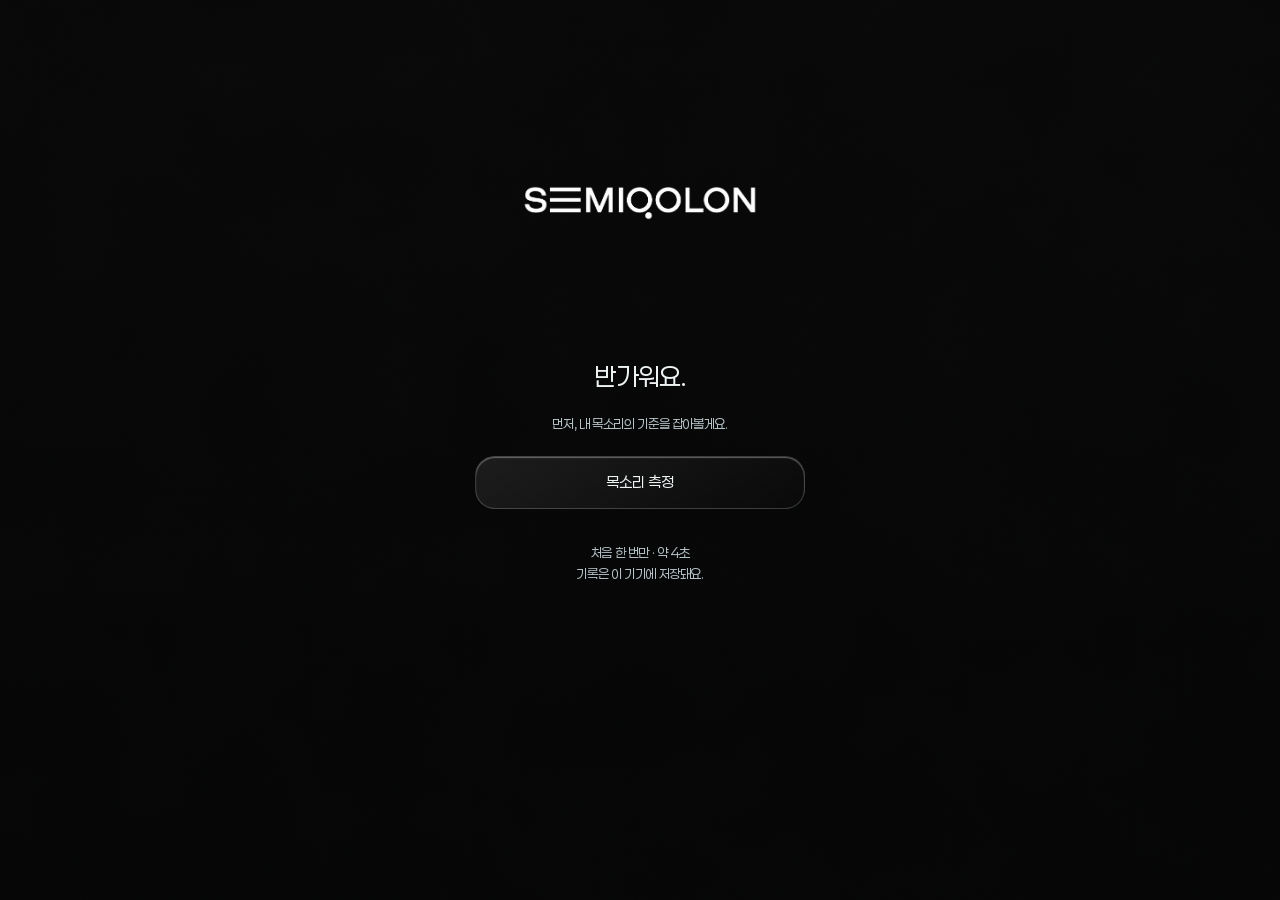
==== commit 064c2c9b: "Fix mobile recording controls, transparent branding and speech readiness" ====
--- a/app/index.html
+++ b/app/index.html
@@ -2,14 +2,14 @@
 <html lang="ko">
 <head>
 <meta charset="utf-8"><meta name="viewport" content="width=device-width,initial-scale=1,viewport-fit=cover">
-<meta name="theme-color" content="#090b10"><title>SEMIQOLON · 한 문장 BETA</title><meta name="sq-build" content="2026-10-02-device-asr">
+<meta name="theme-color" content="#090b10"><title>SEMIQOLON · 한 문장 BETA</title><meta name="sq-build" content="2026-10-02-mobile-fix">
 <link rel="icon" href="assets/semiqolon-icon-black.png">
 <style>
 @font-face{font-family:Paperlogy;src:url('assets/Paperlogy-4Regular.ttf');font-display:swap}
 @font-face{font-family:Paperlogy;src:url('assets/Paperlogy-6SemiBold.ttf');font-weight:600;font-display:swap}
 :root{--ink:#edf2f3;--muted:#b4c1c5;--line:#ffffff30;color-scheme:dark}
 *{box-sizing:border-box}html,body{margin:0;background:#090b10}body{font:15px/1.65 Paperlogy,sans-serif;letter-spacing:-.025em;color:var(--ink)}button,input,audio{font:inherit}button,a{touch-action:manipulation}button{cursor:pointer;border:0}button:disabled{opacity:.5;cursor:wait}button:focus-visible,a:focus-visible,input:focus-visible,summary:focus-visible{outline:2px solid #bcdce7;outline-offset:4px}[hidden]{display:none!important}h1,h2,h3,p{margin:0}a{color:inherit}
-#water-surface{position:fixed;inset:0;width:100%;height:100%;z-index:0;pointer-events:none}.app{position:relative;z-index:auto;max-width:820px;min-height:100svh;margin:auto;padding-bottom:108px}.app-header{max-width:620px;margin:auto;display:flex;align-items:center;justify-content:space-between;padding:27px 25px 20px}.logo{width:141px;height:auto;display:block;mix-blend-mode:screen}.light-logo{display:none}main{max-width:510px;margin:auto;padding:0 25px}.quiet{min-height:44px;background:transparent;color:var(--muted);padding:8px 12px;border-radius:12px}.app-header .quiet{font-size:12px}.eyebrow{font-size:12px;margin-bottom:10px}.intro{margin:22px 0 28px}.intro h1{font-size:27px;font-weight:400;line-height:1.4;letter-spacing:-1px}.intro p{font-size:14px;color:var(--muted);margin-top:12px}.home-intro{margin:22px 0 20px}.home-intro h1{font-size:19px;font-weight:400}.topics{display:grid;grid-template-columns:repeat(4,minmax(0,1fr));gap:8px;margin-bottom:18px}
+#water-surface{position:fixed;inset:0;width:100%;height:100%;z-index:0;pointer-events:none}.app{position:relative;z-index:auto;max-width:820px;min-height:100svh;margin:auto;padding-bottom:108px}.app-header{max-width:620px;margin:auto;display:flex;align-items:center;justify-content:space-between;padding:27px 25px 20px}.logo{width:141px;height:20px;object-fit:cover;display:block;filter:invert(calc(1 - var(--water-logo-opacity,0)))}main{max-width:510px;margin:auto;padding:0 25px}.quiet{min-height:44px;background:transparent;color:var(--muted);padding:8px 12px;border-radius:12px}.app-header .quiet{font-size:12px}.eyebrow{font-size:12px;margin-bottom:10px}.intro{margin:22px 0 28px}.intro h1{font-size:27px;font-weight:400;line-height:1.4;letter-spacing:-1px}.intro p{font-size:14px;color:var(--muted);margin-top:12px}.home-intro{margin:22px 0 20px}.home-intro h1{font-size:19px;font-weight:400}.topics{display:grid;grid-template-columns:repeat(4,minmax(0,1fr));gap:8px;margin-bottom:18px}
 .topic,.panel,.entry,.goal,.pill,.secondary,.primary,.nav{background:linear-gradient(145deg,#ffffff0e,#ffffff02);border:1px solid var(--line);box-shadow:inset 0 1px 1px #ffffff55;color:var(--ink)}.topic{border-radius:18px;padding:10px 15px;min-height:44px;color:var(--muted);font-size:13px}.topic[aria-pressed=true],.goal[aria-pressed=true],.nav button[aria-current=page]{background:#ffffff1b;color:var(--ink);border-color:#ffffff65}
 .reading-card{position:relative;padding:23px 0;color:var(--ink)}.reading-card .tag{font-size:12px;color:var(--muted)}.reading-card h2{font-size:16px;font-weight:400;margin:14px 0 18px}.prose{font-size:24px;line-height:1.85;letter-spacing:-.6px;word-break:keep-all;text-wrap:pretty;white-space:normal}.reading-card .source{font-size:11px;color:var(--muted);margin-top:20px}.primary,.secondary{min-height:52px;width:100%;border-radius:20px;padding:13px 18px;margin-top:14px;background:linear-gradient(145deg,#ffffff16,#ffffff03);font-weight:400;display:flex;align-items:center;justify-content:center;gap:12px}.note{font-size:12px;color:var(--muted);margin-top:13px;text-align:center}.home-foot{display:flex;justify-content:space-between;align-items:center;gap:8px;margin-top:23px;border-top:1px solid var(--line);padding-top:15px;font-size:12px;color:var(--muted)}.back{margin:0 0 15px -10px;font-size:13px}.section-head{display:flex;justify-content:space-between;align-items:center;margin:12px 0 18px;gap:12px}.section-head h1{font-size:25px;font-weight:400}.meta{font-size:12px;color:var(--muted)}
 .panel{border-radius:20px;padding:18px 20px;margin-top:18px}.panel h2{font-size:16px;font-weight:400;margin-bottom:12px}.panel p{font-size:13px;color:var(--muted)}audio{width:100%;height:44px;display:block;margin:16px 0 8px}.ends{display:flex;justify-content:space-between;font-size:11px;color:var(--muted)}.optional{font-size:11px;color:var(--muted);font-weight:400}.skip{font-size:12px;min-height:44px;background:transparent;color:var(--muted);align-self:flex-end}.state-note{font-size:13px;margin-top:13px}.pitch-value{font-size:27px;font-variant-numeric:tabular-nums;line-height:1.5}.pitch-value small{font-size:13px}details{margin-top:10px}summary{min-height:44px;padding:12px 0;color:var(--muted);font-size:13px;cursor:pointer}details p{margin-bottom:10px}.metric-details>summary{color:var(--ink);font-size:15px}.metric-details{padding-top:7px;padding-bottom:7px}.suggestion{padding-left:15px;border-left:2px solid var(--line);margin:22px 0 5px}.suggestion p{font-size:14px}.suggestion small{font-size:12px;color:var(--muted)}.record-preview{font-size:16px;line-height:1.8}.records-summary{margin:20px 0;font-size:13px;color:var(--muted)}.entry{display:block;width:100%;text-align:left;padding:18px;border-radius:17px;margin-top:12px}.entry strong{font-size:16px;font-weight:400;display:block;margin:5px 0}.entry .entry-row{display:flex;justify-content:space-between;align-items:center;gap:10px;flex-wrap:wrap}.empty{text-align:center;padding:55px 15px}.empty p{color:var(--muted);font-size:14px;margin-top:12px}.comparison{display:grid;grid-template-columns:1fr 1fr;gap:15px}.comparison span{font-size:12px;color:var(--muted)}.comparison b{display:block;font-size:18px;font-weight:400;margin:6px 0}.delete,.error-note{color:#ffcbd0}
@@ -27,12 +27,16 @@
 .voice-balance{margin:16px 0 6px;font-size:13px}.balance-title{display:block;margin-bottom:12px;color:var(--muted)}.balance-track{display:flex;height:42px;overflow:hidden;border-radius:13px;gap:3px}.balance-track span{display:flex;justify-content:center;align-items:center;min-width:0;color:#14262e;font-size:15px;font-weight:600}.band-0{background:#efb64e}.band-1{background:#e18db0}.band-2{background:#63bfdc}.balance-legend{display:flex;justify-content:space-between;gap:8px;margin-top:11px;font-size:12px;color:var(--ink)}.balance-legend i{display:inline-block;width:8px;height:8px;border-radius:50%;margin-right:5px}
 
 .login-test{min-height:70svh;display:flex;flex-direction:column;justify-content:center;text-align:center;max-width:330px;margin:auto;gap:16px}
-.login-test img{width:240px;max-width:90%;margin:0 auto 36px;mix-blend-mode:screen}.login-test h1{font-size:25px;font-weight:400}.login-test p{font-size:13px;color:var(--muted)}
+.login-test img{width:240px;height:34px;object-fit:cover;max-width:90%;margin:0 auto 36px;filter:invert(1)}.login-test h1{font-size:25px;font-weight:400}.login-test p{font-size:13px;color:var(--muted)}
 body[data-view=welcome] .app-header,body[data-view=welcome] .nav,body.is-onboarding .nav,body.is-onboarding .app-header,body.is-capturing .nav,body.is-capturing .app-header{visibility:hidden;pointer-events:none}
 body.is-capturing .back,body.is-capturing .reading-card .tag,body.is-capturing .reading-card h2,body.is-capturing .reading-card .source,body.is-capturing .section-head{display:none}
-body.is-capturing .capture{position:fixed;top:auto;bottom:55px;left:50%;transform:translateX(-50%);margin:0;border:0;background:none;flex-direction:column;padding:0;gap:12px}
-body.is-capturing .capture strong{display:none}body.is-capturing .capture small,body.is-capturing .capture .level{display:none}body.is-capturing .capture button{width:78px;height:78px;border-radius:25px;font-size:0;background:#ffffff08;box-shadow:inset 0 1px 1px #fff9}.capture button .stop-dot{margin:0;width:18px;height:18px}
-body.is-capturing main:has(.live-pitch) .prose{text-align:center;font-size:72px}body.is-capturing .reading-card{padding-top:8svh;padding-bottom:135px}.voice-row{display:flex;justify-content:space-between;align-items:center;gap:15px;margin:18px 0 10px;font-size:13px}.voice-row b{display:block;font-size:26px;font-weight:400}.voice-row small{font-size:13px}.voice-row strong{font-weight:400;text-align:right}.voice-meter{height:7px;border-radius:8px;background:#ffffff23;overflow:hidden;margin:10px 0}.voice-meter i{display:block;height:100%;border-radius:8px;background:linear-gradient(90deg,#71b7e7,#69e0c8,#ecc78a)}.goal-options{display:grid;grid-template-columns:1fr 1fr;gap:10px}.goal-options .goal{padding:13px;font-size:13px;min-height:48px;text-align:center}.target-label{display:block;text-align:center;font-size:29px;margin-top:15px}.target-label b{font-weight:400}#target-pitch{width:100%;min-height:44px;accent-color:#8cd2cd}.voice-compare{width:100%;border-collapse:collapse;font-size:12px;margin:15px 0}.voice-compare td,.voice-compare th{text-align:left;padding:10px 4px;border-bottom:1px solid var(--line);font-weight:400}.voice-compare thead{color:var(--muted)}.live-pitch{text-align:center;font-size:18px;margin-top:-75px;font-variant-numeric:tabular-nums}#pitch-edge{position:fixed;inset:0;border-radius:28px;pointer-events:none;z-index:20;transition:box-shadow .3s}body[data-pitch-feedback=match] #pitch-edge{box-shadow:inset 0 0 28px #6bf6b68c}body[data-pitch-feedback=adjust] #pitch-edge{box-shadow:inset 0 0 23px #ef876975}
+.record-dock,body.is-capturing .capture{position:fixed;top:calc(76px + env(safe-area-inset-top));bottom:auto;left:50%;transform:translateX(-50%);z-index:12;display:flex;align-items:center;flex-direction:column;gap:8px;margin:0;padding:0;border:0;background:none;width:72px}
+.record-dock button,body.is-capturing .capture button{display:grid;place-items:center;width:60px;height:60px;min-height:60px;padding:0;border-radius:20px;border:1px solid var(--line);color:var(--ink);background:#ffffff08;box-shadow:inset 0 1px 1px #fff7;backdrop-filter:blur(8px);-webkit-backdrop-filter:blur(8px);touch-action:manipulation}
+.record-dot{width:20px;height:20px;border-radius:50%;background:currentColor}.capture button .stop-dot{margin:0;width:16px;height:16px;border-radius:3px}.record-caption{font-size:11px;color:var(--muted)}
+body[data-view=home] main,body[data-view=read]:not(.is-onboarding) main{padding-top:105px}
+body.is-capturing .capture button{animation:record-recede 1.4s ease both}body.is-capturing .capture button:focus-visible,body.is-capturing .capture button:active{animation:none;opacity:1}body.is-capturing .capture .live-db{margin:0;white-space:nowrap;font-size:11px;opacity:.65}
+@keyframes record-recede{0%,30%{opacity:1}100%{opacity:.35}}@media(prefers-reduced-motion:reduce){body.is-capturing .capture button{animation:none;opacity:.65}}
+body.is-capturing main:has(.live-pitch) .prose{text-align:center;font-size:72px}body.is-capturing .reading-card{padding-top:12px;padding-bottom:65px}.voice-row{display:flex;justify-content:space-between;align-items:center;gap:15px;margin:18px 0 10px;font-size:13px}.voice-row b{display:block;font-size:26px;font-weight:400}.voice-row small{font-size:13px}.voice-row strong{font-weight:400;text-align:right}.voice-meter{height:7px;border-radius:8px;background:#ffffff23;overflow:hidden;margin:10px 0}.voice-meter i{display:block;height:100%;border-radius:8px;background:linear-gradient(90deg,#71b7e7,#69e0c8,#ecc78a)}.goal-options{display:grid;grid-template-columns:1fr 1fr;gap:10px}.goal-options .goal{padding:13px;font-size:13px;min-height:48px;text-align:center}.target-label{display:block;text-align:center;font-size:29px;margin-top:15px}.target-label b{font-weight:400}#target-pitch{width:100%;min-height:44px;accent-color:#8cd2cd}.voice-compare{width:100%;border-collapse:collapse;font-size:12px;margin:15px 0}.voice-compare td,.voice-compare th{text-align:left;padding:10px 4px;border-bottom:1px solid var(--line);font-weight:400}.voice-compare thead{color:var(--muted)}.live-pitch{text-align:center;font-size:18px;margin-top:-75px;font-variant-numeric:tabular-nums}#pitch-edge{position:fixed;inset:0;border-radius:28px;pointer-events:none;z-index:20;transition:box-shadow .3s}body[data-pitch-feedback=match] #pitch-edge{box-shadow:inset 0 0 28px #6bf6b68c}body[data-pitch-feedback=adjust] #pitch-edge{box-shadow:inset 0 0 23px #ef876975}
 @media(prefers-reduced-motion:reduce){#pitch-edge{transition:none}}
 
 /* Sentence rhythm and recognition-driven water, without automatic scrolling. */
@@ -89,20 +93,20 @@
 
 /* Background and foreground share the same eased light value, without a theme jump. */
 body{--water-ui:0%;--water-logo-opacity:0;--ink:color-mix(in srgb,#303435 var(--water-ui),#edf2f3);--muted:color-mix(in srgb,#5c6263 var(--water-ui),#b4c1c5);--line:color-mix(in srgb,#52575538 var(--water-ui),#ffffff30);--heard:color-mix(in srgb,#146655 var(--water-ui),#acf2e6);--word:color-mix(in srgb,#155949 var(--water-ui),#dbfffa)}
-.app-header>div{position:relative}.dark-logo{opacity:calc(1 - var(--water-logo-opacity))}.app-header .light-logo{position:absolute;inset:0;display:block;opacity:var(--water-logo-opacity);mix-blend-mode:multiply}
+.browser-help{margin:12px 0 20px;padding:14px 16px;border:1px solid var(--line);border-radius:18px;font-size:13px;line-height:1.7}.browser-help p{color:var(--muted)}.browser-help .quiet{padding-left:0}.speech-preflight{display:flex;flex-wrap:wrap;gap:8px;align-items:center;justify-content:space-between;font-size:12px;color:var(--muted);margin:12px 0}.speech-preflight .quiet{font-size:12px;text-decoration:underline}.speech-preflight .note{width:100%;margin:0}.browser-help input{width:100%;color:var(--ink);background:transparent;border:1px solid var(--line);padding:10px;border-radius:8px}
 .panel{background:linear-gradient(145deg,color-mix(in srgb,#ffffff50 var(--water-ui),#ffffff0e),color-mix(in srgb,#f8f8f525 var(--water-ui),#ffffff02))}.nav{background:color-mix(in srgb,#ffffff38 var(--water-ui),#ffffff0b)}.primary,.secondary{background:linear-gradient(145deg,color-mix(in srgb,#ffffff4d var(--water-ui),#ffffff16),color-mix(in srgb,#ffffff12 var(--water-ui),#ffffff03));border-color:var(--line)}
 .reading-card .prose{text-shadow:0 1px 2px color-mix(in srgb,#ffffff55 var(--water-ui),#0009)}.delete,.error-note{color:color-mix(in srgb,#a0304c var(--water-ui),#ffcbd0)}.capture button{border-color:var(--line);color:var(--ink)}
 .activity[data-chart-metric=time]{--chart-color:color-mix(in srgb,#138b80 var(--water-ui),#67dccc)!important}.activity[data-chart-metric=volume]{--chart-color:color-mix(in srgb,#ae7215 var(--water-ui),#efb64e)!important}.activity[data-chart-metric=agreement]{--chart-color:color-mix(in srgb,#486ad2 var(--water-ui),#91b5fb)!important}
 </style>
 <script src="beta-config.js"></script>
 <script src="beta-access.js"></script>
-<script src="device-voice.js?v=20261002-device-asr"></script>
+<script src="device-voice.js?v=20261002-mobile-fix"></script>
 </head>
 <body>
 <canvas id="water-surface" aria-hidden="true"></canvas>
 <div class="app">
 <div id="pitch-edge" aria-hidden="true"></div>
-<header class="app-header"><div><img class="logo dark-logo" src="assets/semiqolon-wordmark-white.png" alt="SEMIQOLON"><img class="logo light-logo" src="assets/semiqolon-wordmark-black.png" alt="SEMIQOLON"></div><button class="quiet" data-action="about">설정</button></header>
+<header class="app-header"><div><img class="logo" src="assets/semiqolon-wordmark-transparent.png" alt="SEMIQOLON"></div><button class="quiet" data-action="about">설정</button></header>
 <main id="main"></main>
 <nav class="nav" aria-label="주 메뉴"><button data-action="home">오늘 읽기</button><button data-action="scripts">내 원고</button><button data-action="history">내 기록</button></nav>
 </div>
@@ -173,13 +177,14 @@
 function compareMarkup(r){const a=state.records.find(x=>x.id===r.baselineId);if(!a)return '';return `<section class="panel"><h2>처음과 다시</h2>${VoicePractice.comparison(a,r)}<details><summary>처음 목소리 듣기</summary><audio controls preload="none" src="${url(a)}"></audio></details></section>`;}
 function weeklyMarkup(){const rr=state.records.filter(r=>r.sentenceId===REFERENCE.id&&r.metrics?.status==='ready').sort((a,b)=>a.ts-b.ts),last=rr.at(-1),first=last&&rr.find(r=>r.id!==last.id&&key(new Date(r.ts))!==key(new Date(last.ts))&&sameBasis(r,last));
  return `<section class="panel"><h2>같은 글로 내 변화를 봅니다</h2>${first?`<div class="comparison"><div><span>${new Date(first.ts).toLocaleDateString('ko-KR')} · 첫 기록</span><b>${range(first.metrics).toFixed(1)}반음</b></div><div><span>${new Date(last.ts).toLocaleDateString('ko-KR')} · 최근 기록</span><b>${range(last.metrics).toFixed(1)}반음</b></div></div><p>같은 기기·입력·분석 기준의 기록만 비교했어요. 높낮이 변화가 건강 개선을 뜻하지는 않아요.</p>`:`<p>${rr.length?'다른 날에도 같은 글을 읽으면 나란히 비교할 수 있어요.':'일주일에 한 번, 같은 글을 편하게 읽어 보세요. 첫 기록이 나의 기준이 됩니다.'}</p>`}<button class="secondary" data-action="reference">비교용 글 읽기</button></section>`;}
-function captureMarkup(){if(!state.capture)return '';return `<div class="capture" aria-label="진행 중인 녹음"><div><strong><span class="recording-pulse"></span><span id="capture-status">녹음 중</span> <span class="timer" id="timer">${seconds((Date.now()-state.capture.started)/1000)}</span></strong><small>${esc(state.capture.story.title)}</small><div class="level" aria-hidden="true"><i id="input-level"></i></div></div><button data-action="stop" ${state.stopping?'disabled':''}><span class="stop-dot"></span>${state.stopping?'저장 중':state.onboarding?'측정 중지':'읽기 마치기'}</button><output id="live-db" class="live-db" aria-label="현재 마이크 입력 크기" aria-live="off">${VoicePractice.dbText(state.capture.inputDb)}</output></div>`;}
+function recordButton(action){return `<div class="record-dock"><button data-action="${action}" aria-label="녹음 시작" ${state.starting?'disabled':''}><span class="record-dot" aria-hidden="true"></span></button><span class="record-caption">${state.starting?'준비 중…':'녹음'}</span></div>`;}
+function captureMarkup(){if(!state.capture)return '';return `<div class="capture" aria-label="진행 중인 녹음"><span class="sr-only"><span id="capture-status">녹음 중</span> <span id="timer">${seconds((Date.now()-state.capture.started)/1000)}</span></span><button data-action="stop" aria-label="${state.onboarding?'측정 중지':'녹음 종료'}" ${state.stopping?'disabled':''}><span class="stop-dot" aria-hidden="true"></span></button><output id="live-db" class="live-db" aria-label="현재 마이크 입력 크기" aria-live="off">${VoicePractice.dbText(state.capture.inputDb)}</output></div>`;}
 function microphoneSettings(){const p=state.records.find(r=>r.inputProcessing)?.inputProcessing;return `<section class="panel"><h2>원음 녹음</h2><p>녹음에는 게이트 · 컴프 · EQ를 걸지 않아요.<br>작은 소리와 쉬는 구간도 그대로 담아요.</p><details><summary>마이크 보정 상태</summary>${p?`<p>최근 녹음 시작 시 · 브라우저 보고값</p>${[['echoCancellation','에코 제거'],['noiseSuppression','소음 제거'],['autoGainControl','자동 음량 조절']].map(([k,label])=>`<div class="voice-row"><span>${label}</span><strong>${p[k]===false?'꺼짐':p[k]===true?'켜짐':'확인 불가'}</strong></div>`).join('')}`:'<p>새로 녹음하면 적용 상태가 여기에 남아요.</p>'}<p>기기나 마이크 자체 보정은 웹에서 확인·해제하지 못할 수 있어요.</p></details></section>`;}
-function render(){let html=captureMarkup();const r=state.current,q=story();document.body.dataset.view=state.view;document.body.classList.toggle('is-capturing',!!state.capture);document.body.classList.toggle('is-onboarding',!!state.onboarding);html+=VoicePractice.screen()+VoiceTraining.markup();if(state.view==='scripts')html+=ScriptLibrary.markup();
+function render(){let html=captureMarkup();if(!state.capture&&['welcome','home','about','read'].includes(state.view))html+=DeviceSpeech.browserHelp();const r=state.current,q=story();document.body.dataset.view=state.view;document.body.classList.toggle('is-capturing',!!state.capture);document.body.classList.toggle('is-onboarding',!!state.onboarding);html+=VoicePractice.screen()+VoiceTraining.markup();if(state.view==='scripts')html+=ScriptLibrary.markup();
  document.querySelectorAll('.nav button').forEach(b=>b.setAttribute('aria-current',(state.view===b.dataset.action?'page':'false')));
 
- if(state.view==='home')html+=`<section><div class="home-intro"><h1>오늘 읽기</h1></div><div class="topics" aria-label="읽을거리 주제">${TOPICS.map(t=>`<button class="topic" data-topic="${t}" aria-pressed="${state.topic===t&&state.choice!=='reference'}">${t}</button>`).join('')}</div>${readingCard(q)}${state.choice!=='reference'?'<div class="quiet-row"><button class="quiet" data-action="another">같은 주제의 다른 글 ↻</button></div>':''}<button class="primary" data-action="read-now" ${state.capture||state.starting?'disabled':''}>● 읽으며 녹음하기</button><p class="note">${profile?.voiceGoal?`내 목표 ${profile.voiceGoal.pitchHz} Hz · ${profile.voiceGoal.articulation==='clear'?'또렷하게':'편안하게'}`:'이 브라우저에 보관'}</p>${DeviceSpeech.hint()}<div class="home-foot"><span>오늘 남긴 목소리 ${state.records.filter(r=>key(new Date(r.ts))===key(new Date())).length}개</span></div></section>`;
- if(state.view==='read'&&!(state.onboarding&&state.choice==='vowel'))html+=`${backButton()}<div class="section-head"><h1>${'읽기'}</h1><span class="meta">${state.choice==='vowel'?'4초':'최대 90초'}</span></div>${ScriptLibrary.sectionControls(q)}${readingCard(q)}${state.capture&&q.id===VoicePractice.VOWEL.id?'<p class="live-pitch" id="live-pitch" aria-live="off">편하게 “아—”</p>':''}${!state.capture?`<section class="panel"><p>휴대폰은 약 30cm 앞에 두고, 편한 높이와 크기로 읽어요.</p></section><button class="primary" data-action="record" ${state.starting?'disabled':''}>${state.starting?'마이크 준비 중…':'● 녹음 시작'}</button>${state.error?`<p class="state-note error-note" role="alert">${esc(state.error)}</p>`:''}`:''}`;
+ if(state.view==='home')html+=`<section><div class="home-intro"><h1>오늘 읽기</h1></div><div class="topics" aria-label="읽을거리 주제">${TOPICS.map(t=>`<button class="topic" data-topic="${t}" aria-pressed="${state.topic===t&&state.choice!=='reference'}">${t}</button>`).join('')}</div>${DeviceSpeech.hint()}${readingCard(q)}${state.choice!=='reference'?'<div class="quiet-row"><button class="quiet" data-action="another">같은 주제의 다른 글 ↻</button></div>':''}${recordButton('read-now')}<p class="note">${profile?.voiceGoal?`내 목표 ${profile.voiceGoal.pitchHz} Hz · ${profile.voiceGoal.articulation==='clear'?'또렷하게':'편안하게'}`:'이 브라우저에 보관'}</p><div class="home-foot"><span>오늘 남긴 목소리 ${state.records.filter(r=>key(new Date(r.ts))===key(new Date())).length}개</span></div></section>`;
+ if(state.view==='read'&&!(state.onboarding&&state.choice==='vowel'))html+=`${backButton()}<div class="section-head"><h1>${'읽기'}</h1><span class="meta">${state.choice==='vowel'?'4초':'최대 90초'}</span></div>${ScriptLibrary.sectionControls(q)}${!state.capture?DeviceSpeech.hint():''}${readingCard(q)}${state.capture&&q.id===VoicePractice.VOWEL.id?'<p class="live-pitch" id="live-pitch" aria-live="off">편하게 “아—”</p>':''}${!state.capture?`<section class="panel"><p>휴대폰은 약 30cm 앞에 두고, 편한 높이와 크기로 읽어요.</p></section>${recordButton('record')}${state.error?`<p class="state-note error-note" role="alert">${esc(state.error)}</p>`:''}`:''}`;
  if(state.view==='result'&&r&&!state.onboarding)html+=`${backButton()}<div class="section-head"><h1>지금의 내 목소리</h1><span class="meta">${seconds(r.duration)}</span></div><section class="panel"><p class="eyebrow">${esc(r.topic)} · ${esc(r.title)}</p><p class="record-preview">${esc(ReadingFeedback.paragraphs(r.text)[0]||r.text)}</p><audio controls preload="metadata" src="${url(r)}" data-audio-id="${r.id}" aria-label="내가 읽은 ${esc(r.title)}"></audio><p class="state-note">${r.unsaved?'기기에 저장하지 못했어요. 음성을 내려받아 주세요.':'이 브라우저에 저장했어요'}</p></section><div id="result-comparison">${compareMarkup(r)}</div>${resultMetric(r)}${VoicePractice.transcript(r)}<div id="voice-next">${VoicePractice.next(r)}</div>${ScriptLibrary.recordActions(r)}<div class="quiet-row"><button class="quiet" data-download="${r.id}">WAV 내려받기</button><button class="quiet delete" data-delete="${r.id}">이 기록 삭제</button></div>`;
  if(state.view==='done')html+=`<section class="empty"><p class="eyebrow">SEMIQOLON</p><h1>목소리를 남겼어요.</h1><button class="primary" data-go="history">내 기록 →</button><button class="quiet" data-go="home">오늘 읽기</button></section>`;
  if(state.view==='history')html+=`<div class="section-head"><h1>내 기록</h1><span class="meta">${state.records.length}개</span></div><p class="records-summary">${new Set(state.records.map(r=>key(new Date(r.ts)))).size}일의 기록</p>${VoiceHistory.markup()}${VoicePractice.profileCard()}${state.records.length?state.records.map(r=>`<button class="entry" data-record="${r.id}"><span class="meta">${new Date(r.ts).toLocaleString('ko-KR',{month:'long',day:'numeric',hour:'2-digit',minute:'2-digit'})}</span><strong>${esc(r.title)}</strong><span class="entry-row"><span class="meta">${seconds(r.duration)} · ${r.metrics?.status==='ready'?Math.round(r.metrics.pitchMedian)+' Hz · '+VoicePractice.levelValue(r.metrics):'분석 미완료'}</span><span class="pill">다시 듣기 →</span></span></button>`).join(''):`<section class="empty"><h2>${state.loaded?'아직 기록이 없어요':'기록을 불러오고 있어요'}</h2><p>첫 목소리는 비교의 기준이 됩니다.</p><button class="primary" data-go="home">오늘의 글 읽기</button></section>`}<p class="app-footer">기록은 이 브라우저에만 있어요.<br>다른 기기에서 이어 보기와 서버 백업은 아직 연결되지 않았어요.</p>`;
@@ -195,8 +200,8 @@
 }catch{if(!controller.signal.aborted)r.analysisError=true;}finally{state.jobs.delete(r.id);if(state.view==='result'&&state.current===r)refreshResult(r);else if(state.view==='history')render();if(!controller.signal.aborted&&state.records.includes(r)&&r.metrics?.status==='ready'&&!r.transcript)VoicePractice.transcribe(r);}}
 function refreshResult(r){if(VoicePractice.advanceMeasurement(r))return;if(state.onboarding){render();return;}const old=document.querySelector('[data-metric]');if(old){const t=document.createElement('template');t.innerHTML=resultMetric(r);t.content.firstElementChild.open=old.open;old.replaceWith(t.content.firstElementChild);}const compare=$('result-comparison');if(compare)compare.innerHTML=compareMarkup(r);const next=$('voice-next');if(next)next.innerHTML=VoicePractice.next(r);}
 async function decodeAudio(blob){const ac=new (window.AudioContext||window.webkitAudioContext)();try{const b=await ac.decodeAudioData(await blob.arrayBuffer());return {pcm:b.getChannelData(0).slice(),sr:b.sampleRate};}finally{await ac.close();}}
-async function startRecording(){if(state.capture||state.starting||state.stopping)return;if(!state.loaded){toast('기록을 불러온 뒤 시작해 주세요.');return;}state.starting=true;state.error='';VoiceTraining.stop();VoicePractice.stopTone();render();document.querySelectorAll('audio').forEach(a=>a.pause());let ac,stream,r;try{if(!navigator.mediaDevices?.getUserMedia)throw Error('unsupported');try{ac=new (window.AudioContext||window.webkitAudioContext)({sampleRate:48000,latencyHint:'interactive'});}catch{ac=new (window.AudioContext||window.webkitAudioContext)();}await ac.resume();stream=await DeviceVoice.openMicrophone();await ac.resume();const practice=state.training&&state.baseline&&state.training.baseId===state.baseline.id?state.training:null;r={stream,ac,started:Date.now(),story:{...story()},inputKey:JSON.stringify(stream.getAudioTracks()[0].getSettings()),inputProcessing:DeviceVoice.inputProcessing(stream.getAudioTracks()[0]),baselineId:state.baseline?.id||null,training:practice,voiceGoal:state.onboarding?null:practice?{...profile?.voiceGoal,pitchHz:practice.targetHz}:profile?.voiceGoal,chunks:[],nodes:[]};const source=ac.createMediaStreamSource(stream),sink=ac.createGain(),an=ac.createAnalyser();sink.gain.value=0;source.connect(an);an.fftSize=4096;r.meter=new Float32Array(an.fftSize);r.an=an;sink.connect(ac.destination);r.nodes=[source,sink,an];state.capture=r;await DeviceVoice.capture(r,source,sink,()=>state.capture===r);state.starting=false;render();r.session={kind:'read',attempt:crypto.randomUUID(),voiceSeconds:0,waterSeconds:(r.baselineId||state.onboarding&&r.story.id===VoicePractice.VOWEL.id)?(state.current?.waterSeconds||state.current?.voicedSeconds||0):0,guided:!!r.baselineId,take:r.baselineId?2:1};Water.begin(r.session);ReadingFeedback.begin(r);r.lastPitch=performance.now();r.pitchMeter=DeviceVoice.pitchMeter(pitch=>{if(state.capture!==r||state.stopping)return;const now=performance.now(),dt=Math.min(.2,(now-r.lastPitch)/1000);r.lastPitch=now;if(!document.hidden&&r.ac.state==='running'&&pitch&&pitch<=500)r.session.voiceSeconds+=dt;Water.sound(r.session);VoicePractice.live(pitch);});r.interval=setInterval(()=>{if(!state.capture||document.hidden)return;const timer=$('timer');if(timer)timer.textContent=seconds((Date.now()-r.started)/1000);an.getFloatTimeDomainData(r.meter);const power=Math.sqrt(r.meter.reduce((n,v)=>n+v*v,0)/r.meter.length);r.inputDb=VoicePractice.inputLevel(power).db;const liveDb=$('live-db');if(liveDb)liveDb.textContent=VoicePractice.dbText(r.inputDb);r.pitchMeter.sample(r.meter,r.ac.sampleRate);Water.voice(r,power);if($('input-level'))$('input-level').style.width=Math.min(100,power*500)+'%';if($('capture-status'))$('capture-status').textContent=ac.state==='running'?'녹음 중':'입력이 잠시 멈췄어요';},120);r.limit=setTimeout(()=>{if(r.story.id!==VoicePractice.VOWEL.id)toast('90초까지 남겼어요.');stopRecording();},r.story.id===VoicePractice.VOWEL.id?4000:90000);stream.getAudioTracks()[0].onended=()=>{if(state.capture===r){toast('마이크가 꺼져 여기까지 남겼어요.');stopRecording();}};navigator.wakeLock?.request('screen').then(lock=>r.wakeLock=lock).catch(()=>{});
-}catch(e){ReadingFeedback.stop(r);r?.pitchMeter?.close();clearInterval(r?.interval);clearTimeout(r?.limit);state.capture=null;state.starting=false;stream?.getTracks().forEach(t=>t.stop());ac?.close().catch(()=>{});state.error=DeviceVoice.inputError(e)||(e.name==='NotAllowedError'?'마이크 사용을 허용해 주세요. 설정을 바꾼 뒤 다시 녹음할 수 있어요.':e.name==='NotFoundError'?'사용할 수 있는 마이크가 없어요. 연결 상태를 확인해 주세요.':'마이크를 시작하지 못했어요. HTTPS 또는 로컬 미리보기에서 열고 마이크를 확인해 주세요.');render();}}
+async function startRecording(){if(state.capture||state.starting||state.stopping)return;if(!state.loaded){toast('기록을 불러온 뒤 시작해 주세요.');return;}state.starting=true;state.error='';window.scrollTo({top:0,behavior:'instant'});VoiceTraining.stop();VoicePractice.stopTone();render();document.querySelectorAll('audio').forEach(a=>a.pause());let ac,stream,r;try{if(!navigator.mediaDevices?.getUserMedia)throw Error('unsupported');try{ac=new (window.AudioContext||window.webkitAudioContext)({sampleRate:48000,latencyHint:'interactive'});}catch{ac=new (window.AudioContext||window.webkitAudioContext)();}await ac.resume();stream=await DeviceVoice.openMicrophone();await ac.resume();const practice=state.training&&state.baseline&&state.training.baseId===state.baseline.id?state.training:null;r={stream,ac,started:Date.now(),story:{...story()},inputKey:JSON.stringify(stream.getAudioTracks()[0].getSettings()),inputProcessing:DeviceVoice.inputProcessing(stream.getAudioTracks()[0]),baselineId:state.baseline?.id||null,training:practice,voiceGoal:state.onboarding?null:practice?{...profile?.voiceGoal,pitchHz:practice.targetHz}:profile?.voiceGoal,chunks:[],nodes:[]};const source=ac.createMediaStreamSource(stream),sink=ac.createGain(),an=ac.createAnalyser();sink.gain.value=0;source.connect(an);an.fftSize=4096;r.meter=new Float32Array(an.fftSize);r.an=an;sink.connect(ac.destination);r.nodes=[source,sink,an];state.capture=r;await DeviceVoice.capture(r,source,sink,()=>state.capture===r);state.starting=false;render();r.session={kind:'read',attempt:crypto.randomUUID(),voiceSeconds:0,waterSeconds:(r.baselineId||state.onboarding&&r.story.id===VoicePractice.VOWEL.id)?(state.current?.waterSeconds||state.current?.voicedSeconds||0):0,guided:!!r.baselineId,take:r.baselineId?2:1};Water.begin(r.session);ReadingFeedback.begin(r);r.lastPitch=performance.now();r.pitchMeter=DeviceVoice.pitchMeter(pitch=>{if(state.capture!==r||state.stopping)return;const now=performance.now(),dt=Math.min(.2,(now-r.lastPitch)/1000);r.lastPitch=now;if(!document.hidden&&r.ac.state==='running'&&pitch&&pitch<=500)r.session.voiceSeconds+=dt;Water.sound(r.session);VoicePractice.live(pitch);});r.interval=setInterval(()=>{if(!state.capture||document.hidden)return;const timer=$('timer');if(timer)timer.textContent=seconds((Date.now()-r.started)/1000);an.getFloatTimeDomainData(r.meter);const power=Math.sqrt(r.meter.reduce((n,v)=>n+v*v,0)/r.meter.length);r.inputDb=VoicePractice.inputLevel(power).db;const liveDb=$('live-db');if(liveDb)liveDb.textContent=VoicePractice.dbText(r.inputDb);r.pitchMeter.sample(r.meter,r.ac.sampleRate);Water.voice(r,power);if($('input-level'))$('input-level').style.width=Math.min(100,power*500)+'%';if($('capture-status'))$('capture-status').textContent=ac.state==='running'?'녹음 중':'입력이 잠시 멈췄어요';},120);r.limit=setTimeout(()=>{if(r.story.id!==VoicePractice.VOWEL.id)toast('90초까지 남겼어요.');stopRecording();},r.story.id===VoicePractice.VOWEL.id?4000:90000);stream.getAudioTracks()[0].onended=()=>{if(state.capture===r){toast('마이크가 꺼져 여기까지 남겼어요.');stopRecording();}};navigator.wakeLock?.request('screen').then(lock=>r.wakeLock=lock).catch(()=>{});
+}catch(e){ReadingFeedback.stop(r);r?.pitchMeter?.close();clearInterval(r?.interval);clearTimeout(r?.limit);state.capture=null;state.starting=false;stream?.getTracks().forEach(t=>t.stop());ac?.close().catch(()=>{});state.error=DeviceVoice.inputError(e)||(e.name==='NotAllowedError'?'마이크 사용을 허용해 주세요. 설정을 바꾼 뒤 다시 녹음할 수 있어요.':e.name==='NotFoundError'?'사용할 수 있는 마이크가 없어요. 연결 상태를 확인해 주세요.':'마이크를 시작하지 못했어요. HTTPS 또는 로컬 미리보기에서 열고 마이크를 확인해 주세요.');if(DeviceSpeech.inKakao)state.error+=' 외부 브라우저로 열어 다시 시도해 주세요.';render();}}
 async function stopRecording(){const r=state.capture;if(!r||state.stopping)return;state.stopping=true;ReadingFeedback.stop(r);render();if(r.worklet)await new Promise(resolve=>{const timer=setTimeout(resolve,500);r.flushed=()=>{clearTimeout(timer);resolve();};try{r.worklet.port.postMessage('flush');}catch{clearTimeout(timer);resolve();}});clearInterval(r.interval);clearTimeout(r.limit);r.pitchMeter?.close();document.body.dataset.pitchFeedback='idle';r.stream.getTracks().forEach(t=>{t.onended=null;t.stop();});r.nodes.forEach(n=>{try{n.disconnect();}catch{}});r.wakeLock?.release().catch(()=>{});await r.ac.close().catch(()=>{});state.capture=null;Water.quiet();
  const count=r.chunks.reduce((n,x)=>n+x.length,0),pcm=new Float32Array(count);let at=0;for(const x of r.chunks){pcm.set(x,at);at+=x.length;}if(pcm.length/r.ac.sampleRate<.5){state.stopping=false;state.error='녹음이 너무 짧아요. 글을 읽은 뒤 정지를 눌러 주세요.';state.view='read';render();return;}
  const q=r.story;const recorded=state.current={id:crypto.randomUUID(),sentenceId:q.id,scriptId:q.scriptId,scriptVersion:q.scriptVersion,scriptPart:q.scriptPart,scriptParts:q.scriptParts,topic:q.topic,title:q.title,text:q.text,source:q.source,sourceUrl:q.sourceUrl,kind:q.kind,publishedAt:q.publishedAt,checkedAt:q.checkedAt,version:q.version,ts:r.started,duration:pcm.length/r.ac.sampleRate,audio:wave(pcm,r.ac.sampleRate),sampleRate:r.ac.sampleRate,bits:24,inputKey:r.inputKey,inputProcessing:r.inputProcessing,baselineId:r.baselineId,training:r.training,voiceGoal:r.voiceGoal,readingProgress:r.readingProgress||0,voicedSeconds:r.session?.voiceSeconds||0,waterSeconds:(r.session?.waterSeconds||0)+(r.session?.voiceSeconds||0),goal,metrics:null,listened:false};await persist(recorded);state.training=null;state.stopping=false;state.baseline=null;state.back='home';state.view='result';render();analyzeRecord(recorded);}
@@ -220,11 +225,11 @@
 async function init(){state.choice=dailyIndex(state.topic);state.view=profile?.voiceSetup?'home':'welcome';render();try{state.db=await new Promise((resolve,reject)=>{const req=indexedDB.open('semiqolon-first-product-v1',1);req.onupgradeneeded=()=>req.result.createObjectStore('recordings',{keyPath:'id'});req.onsuccess=()=>resolve(req.result);req.onerror=()=>reject(req.error);req.onblocked=()=>reject(Error('blocked'));});state.records=(await dbOp('readonly',s=>s.getAll())).map(DeviceVoice.unpack).sort((a,b)=>b.ts-a.ts);}catch{toast('브라우저 저장을 사용할 수 없어요. 녹음 후 WAV를 내려받아 주세요.');}state.loaded=true;render();DeviceSpeech.restore();ReadingFeedback.prepare();VoiceTraining.checkConnection();}
 window.addEventListener('DOMContentLoaded',init);
 </script>
-<script src="device-speech.js?v=20261002-device-asr"></script>
-<script src="first-product-reading.js?v=20261002-device-asr"></script>
-<script src="first-product-history.js?v=20261002-device-asr"></script>
-<script src="first-product-voice.js?v=20261002-device-asr"></script>
-<script src="first-product-scripts.js?v=20261002-device-asr"></script>
-<script src="first-product-training.js?v=20261002-device-asr"></script>
-<script src="first-product-water.js?v=20261002-device-asr"></script>
+<script src="device-speech.js?v=20261002-mobile-fix"></script>
+<script src="first-product-reading.js?v=20261002-mobile-fix"></script>
+<script src="first-product-history.js?v=20261002-mobile-fix"></script>
+<script src="first-product-voice.js?v=20261002-mobile-fix"></script>
+<script src="first-product-scripts.js?v=20261002-mobile-fix"></script>
+<script src="first-product-training.js?v=20261002-mobile-fix"></script>
+<script src="first-product-water.js?v=20261002-mobile-fix"></script>
 </body></html>
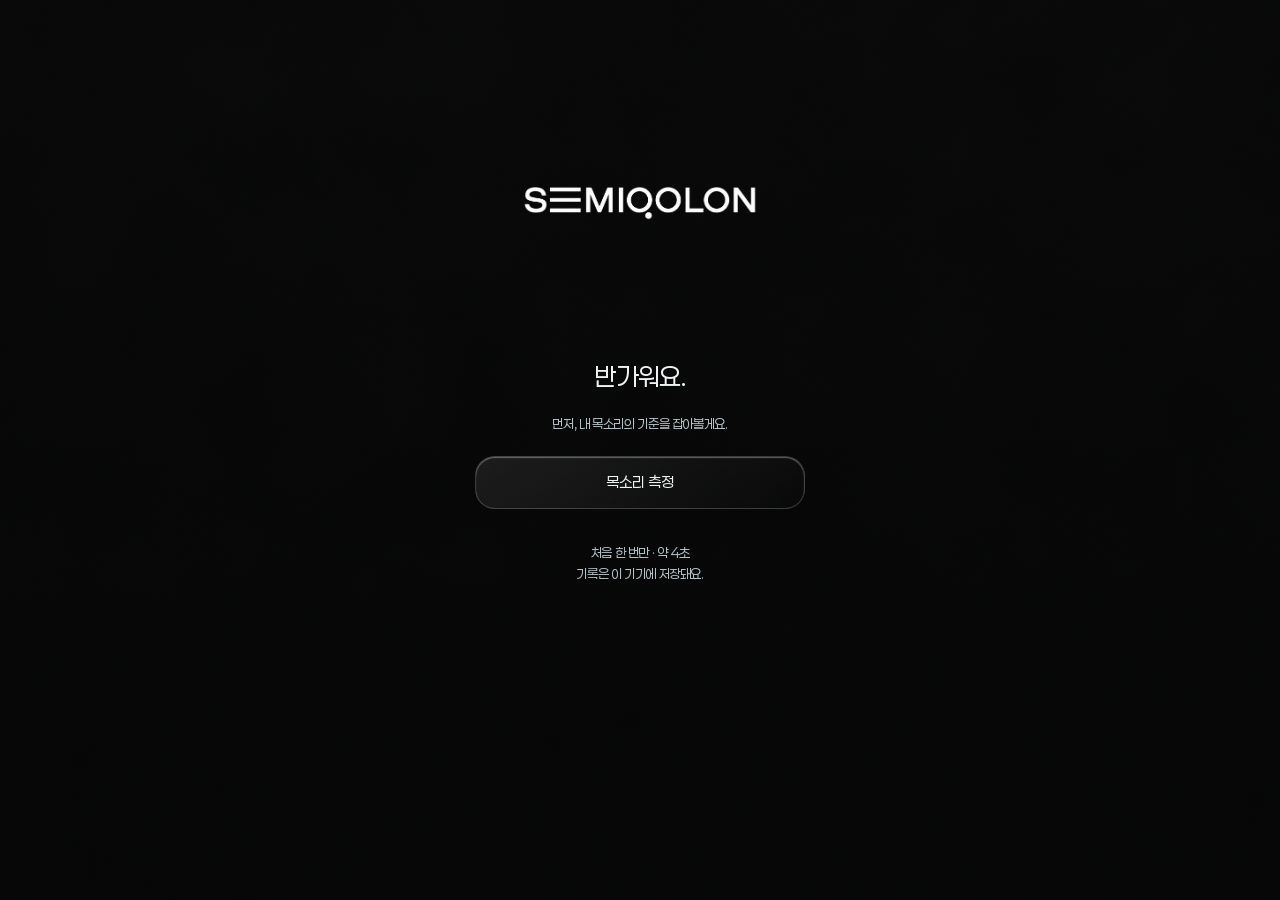
==== commit 7a7d5793: "Reveal centered recording controls on tap and place playback below text" ====
--- a/app/index.html
+++ b/app/index.html
@@ -2,7 +2,7 @@
 <html lang="ko">
 <head>
 <meta charset="utf-8"><meta name="viewport" content="width=device-width,initial-scale=1,viewport-fit=cover">
-<meta name="theme-color" content="#090b10"><title>SEMIQOLON · 한 문장 BETA</title><meta name="sq-build" content="2026-10-02-mobile-fix">
+<meta name="theme-color" content="#090b10"><title>SEMIQOLON · 한 문장 BETA</title><meta name="sq-build" content="2026-10-02-tap-record">
 <link rel="icon" href="assets/semiqolon-icon-black.png">
 <style>
 @font-face{font-family:Paperlogy;src:url('assets/Paperlogy-4Regular.ttf');font-display:swap}
@@ -30,12 +30,13 @@
 .login-test img{width:240px;height:34px;object-fit:cover;max-width:90%;margin:0 auto 36px;filter:invert(1)}.login-test h1{font-size:25px;font-weight:400}.login-test p{font-size:13px;color:var(--muted)}
 body[data-view=welcome] .app-header,body[data-view=welcome] .nav,body.is-onboarding .nav,body.is-onboarding .app-header,body.is-capturing .nav,body.is-capturing .app-header{visibility:hidden;pointer-events:none}
 body.is-capturing .back,body.is-capturing .reading-card .tag,body.is-capturing .reading-card h2,body.is-capturing .reading-card .source,body.is-capturing .section-head{display:none}
-.record-dock,body.is-capturing .capture{position:fixed;top:calc(76px + env(safe-area-inset-top));bottom:auto;left:50%;transform:translateX(-50%);z-index:12;display:flex;align-items:center;flex-direction:column;gap:8px;margin:0;padding:0;border:0;background:none;width:72px}
-.record-dock button,body.is-capturing .capture button{display:grid;place-items:center;width:60px;height:60px;min-height:60px;padding:0;border-radius:20px;border:1px solid var(--line);color:var(--ink);background:#ffffff08;box-shadow:inset 0 1px 1px #fff7;backdrop-filter:blur(8px);-webkit-backdrop-filter:blur(8px);touch-action:manipulation}
-.record-dot{width:20px;height:20px;border-radius:50%;background:currentColor}.capture button .stop-dot{margin:0;width:16px;height:16px;border-radius:3px}.record-caption{font-size:11px;color:var(--muted)}
-body[data-view=home] main,body[data-view=read]:not(.is-onboarding) main{padding-top:105px}
-body.is-capturing .capture button{animation:record-recede 1.4s ease both}body.is-capturing .capture button:focus-visible,body.is-capturing .capture button:active{animation:none;opacity:1}body.is-capturing .capture .live-db{margin:0;white-space:nowrap;font-size:11px;opacity:.65}
-@keyframes record-recede{0%,30%{opacity:1}100%{opacity:.35}}@media(prefers-reduced-motion:reduce){body.is-capturing .capture button{animation:none;opacity:.65}}
+.record-dock,body.is-capturing .capture{position:fixed;top:50%;bottom:auto;left:50%;transform:translate(-50%,-50%);z-index:12;display:grid;place-items:center;margin:0;padding:0;border:0;background:none;width:72px;height:72px}
+.record-dock button,body.is-capturing .capture button{display:grid;place-items:center;width:72px;height:72px;min-height:72px;padding:0;border-radius:24px;border:1px solid var(--line);color:var(--ink);background:#ffffff0b;box-shadow:inset 0 1px 1px #fff7;backdrop-filter:blur(8px);-webkit-backdrop-filter:blur(8px);touch-action:manipulation}
+.record-dock{opacity:0;pointer-events:none;transform:translate(-50%,-50%) scale(.72);transition:opacity .4s ease,transform .55s cubic-bezier(.2,.8,.2,1)}.record-dock.is-visible,.record-dock:focus-within{opacity:1;pointer-events:auto;transform:translate(-50%,-50%) scale(1)}
+.record-dot{width:22px;height:22px;border-radius:50%;background:currentColor}.capture button .stop-dot{margin:0;width:16px;height:16px;border-radius:3px}.record-caption,body.is-capturing .capture .live-db{position:absolute;top:calc(100% + 8px);left:50%;transform:translateX(-50%);margin:0;white-space:nowrap;font-size:11px;color:var(--muted)}
+body.is-capturing .capture button{animation:record-recede 1.4s ease both}body.is-capturing .capture.is-visible button,body.is-capturing .capture button:focus-visible,body.is-capturing .capture button:active{animation:none;opacity:1}body.is-capturing .capture .live-db{opacity:.55}
+@keyframes record-recede{0%,30%{opacity:1}100%{opacity:.22}}@media(prefers-reduced-motion:reduce){.record-dock{transition:none}body.is-capturing .capture button{animation:none;opacity:.65}}
+.recorded-passage{margin:20px 0}.recorded-passage audio{margin-top:26px}.recorded-passage .state-note{font-size:12px;color:var(--muted);text-align:center}
 body.is-capturing main:has(.live-pitch) .prose{text-align:center;font-size:72px}body.is-capturing .reading-card{padding-top:12px;padding-bottom:65px}.voice-row{display:flex;justify-content:space-between;align-items:center;gap:15px;margin:18px 0 10px;font-size:13px}.voice-row b{display:block;font-size:26px;font-weight:400}.voice-row small{font-size:13px}.voice-row strong{font-weight:400;text-align:right}.voice-meter{height:7px;border-radius:8px;background:#ffffff23;overflow:hidden;margin:10px 0}.voice-meter i{display:block;height:100%;border-radius:8px;background:linear-gradient(90deg,#71b7e7,#69e0c8,#ecc78a)}.goal-options{display:grid;grid-template-columns:1fr 1fr;gap:10px}.goal-options .goal{padding:13px;font-size:13px;min-height:48px;text-align:center}.target-label{display:block;text-align:center;font-size:29px;margin-top:15px}.target-label b{font-weight:400}#target-pitch{width:100%;min-height:44px;accent-color:#8cd2cd}.voice-compare{width:100%;border-collapse:collapse;font-size:12px;margin:15px 0}.voice-compare td,.voice-compare th{text-align:left;padding:10px 4px;border-bottom:1px solid var(--line);font-weight:400}.voice-compare thead{color:var(--muted)}.live-pitch{text-align:center;font-size:18px;margin-top:-75px;font-variant-numeric:tabular-nums}#pitch-edge{position:fixed;inset:0;border-radius:28px;pointer-events:none;z-index:20;transition:box-shadow .3s}body[data-pitch-feedback=match] #pitch-edge{box-shadow:inset 0 0 28px #6bf6b68c}body[data-pitch-feedback=adjust] #pitch-edge{box-shadow:inset 0 0 23px #ef876975}
 @media(prefers-reduced-motion:reduce){#pitch-edge{transition:none}}
 
@@ -100,7 +101,7 @@
 </style>
 <script src="beta-config.js"></script>
 <script src="beta-access.js"></script>
-<script src="device-voice.js?v=20261002-mobile-fix"></script>
+<script src="device-voice.js?v=20261002-tap-record"></script>
 </head>
 <body>
 <canvas id="water-surface" aria-hidden="true"></canvas>
@@ -177,7 +178,19 @@
 function compareMarkup(r){const a=state.records.find(x=>x.id===r.baselineId);if(!a)return '';return `<section class="panel"><h2>처음과 다시</h2>${VoicePractice.comparison(a,r)}<details><summary>처음 목소리 듣기</summary><audio controls preload="none" src="${url(a)}"></audio></details></section>`;}
 function weeklyMarkup(){const rr=state.records.filter(r=>r.sentenceId===REFERENCE.id&&r.metrics?.status==='ready').sort((a,b)=>a.ts-b.ts),last=rr.at(-1),first=last&&rr.find(r=>r.id!==last.id&&key(new Date(r.ts))!==key(new Date(last.ts))&&sameBasis(r,last));
  return `<section class="panel"><h2>같은 글로 내 변화를 봅니다</h2>${first?`<div class="comparison"><div><span>${new Date(first.ts).toLocaleDateString('ko-KR')} · 첫 기록</span><b>${range(first.metrics).toFixed(1)}반음</b></div><div><span>${new Date(last.ts).toLocaleDateString('ko-KR')} · 최근 기록</span><b>${range(last.metrics).toFixed(1)}반음</b></div></div><p>같은 기기·입력·분석 기준의 기록만 비교했어요. 높낮이 변화가 건강 개선을 뜻하지는 않아요.</p>`:`<p>${rr.length?'다른 날에도 같은 글을 읽으면 나란히 비교할 수 있어요.':'일주일에 한 번, 같은 글을 편하게 읽어 보세요. 첫 기록이 나의 기준이 됩니다.'}</p>`}<button class="secondary" data-action="reference">비교용 글 읽기</button></section>`;}
-function recordButton(action){return `<div class="record-dock"><button data-action="${action}" aria-label="녹음 시작" ${state.starting?'disabled':''}><span class="record-dot" aria-hidden="true"></span></button><span class="record-caption">${state.starting?'준비 중…':'녹음'}</span></div>`;}
+let recordRevealTimer;
+function revealRecordControl(){
+ if(!['home','read'].includes(state.view)||state.onboarding||state.starting||state.stopping)return;
+ const control=document.querySelector('.record-dock,.capture');if(!control)return;
+ control.classList.add('is-visible');Water.previewPulse();clearTimeout(recordRevealTimer);
+ recordRevealTimer=setTimeout(()=>control.classList.remove('is-visible'),4500);
+}
+document.addEventListener('click',e=>{
+ // A normal tap reveals the control; scrolling, links, menus and text selection keep their normal behavior.
+ if(e.target.closest('button,a,input,textarea,select,summary,audio,video,[contenteditable]')||window.getSelection()?.toString())return;
+ revealRecordControl();
+});
+function recordButton(action){return `<div class="record-dock${state.starting||state.error?' is-visible':''}"><button data-action="${action}" aria-label="녹음 시작" ${state.starting?'disabled':''}><span class="record-dot" aria-hidden="true"></span></button><span class="record-caption">${state.starting?'준비 중…':'녹음'}</span></div>`;}
 function captureMarkup(){if(!state.capture)return '';return `<div class="capture" aria-label="진행 중인 녹음"><span class="sr-only"><span id="capture-status">녹음 중</span> <span id="timer">${seconds((Date.now()-state.capture.started)/1000)}</span></span><button data-action="stop" aria-label="${state.onboarding?'측정 중지':'녹음 종료'}" ${state.stopping?'disabled':''}><span class="stop-dot" aria-hidden="true"></span></button><output id="live-db" class="live-db" aria-label="현재 마이크 입력 크기" aria-live="off">${VoicePractice.dbText(state.capture.inputDb)}</output></div>`;}
 function microphoneSettings(){const p=state.records.find(r=>r.inputProcessing)?.inputProcessing;return `<section class="panel"><h2>원음 녹음</h2><p>녹음에는 게이트 · 컴프 · EQ를 걸지 않아요.<br>작은 소리와 쉬는 구간도 그대로 담아요.</p><details><summary>마이크 보정 상태</summary>${p?`<p>최근 녹음 시작 시 · 브라우저 보고값</p>${[['echoCancellation','에코 제거'],['noiseSuppression','소음 제거'],['autoGainControl','자동 음량 조절']].map(([k,label])=>`<div class="voice-row"><span>${label}</span><strong>${p[k]===false?'꺼짐':p[k]===true?'켜짐':'확인 불가'}</strong></div>`).join('')}`:'<p>새로 녹음하면 적용 상태가 여기에 남아요.</p>'}<p>기기나 마이크 자체 보정은 웹에서 확인·해제하지 못할 수 있어요.</p></details></section>`;}
 function render(){let html=captureMarkup();if(!state.capture&&['welcome','home','about','read'].includes(state.view))html+=DeviceSpeech.browserHelp();const r=state.current,q=story();document.body.dataset.view=state.view;document.body.classList.toggle('is-capturing',!!state.capture);document.body.classList.toggle('is-onboarding',!!state.onboarding);html+=VoicePractice.screen()+VoiceTraining.markup();if(state.view==='scripts')html+=ScriptLibrary.markup();
@@ -185,7 +198,7 @@
 
  if(state.view==='home')html+=`<section><div class="home-intro"><h1>오늘 읽기</h1></div><div class="topics" aria-label="읽을거리 주제">${TOPICS.map(t=>`<button class="topic" data-topic="${t}" aria-pressed="${state.topic===t&&state.choice!=='reference'}">${t}</button>`).join('')}</div>${DeviceSpeech.hint()}${readingCard(q)}${state.choice!=='reference'?'<div class="quiet-row"><button class="quiet" data-action="another">같은 주제의 다른 글 ↻</button></div>':''}${recordButton('read-now')}<p class="note">${profile?.voiceGoal?`내 목표 ${profile.voiceGoal.pitchHz} Hz · ${profile.voiceGoal.articulation==='clear'?'또렷하게':'편안하게'}`:'이 브라우저에 보관'}</p><div class="home-foot"><span>오늘 남긴 목소리 ${state.records.filter(r=>key(new Date(r.ts))===key(new Date())).length}개</span></div></section>`;
  if(state.view==='read'&&!(state.onboarding&&state.choice==='vowel'))html+=`${backButton()}<div class="section-head"><h1>${'읽기'}</h1><span class="meta">${state.choice==='vowel'?'4초':'최대 90초'}</span></div>${ScriptLibrary.sectionControls(q)}${!state.capture?DeviceSpeech.hint():''}${readingCard(q)}${state.capture&&q.id===VoicePractice.VOWEL.id?'<p class="live-pitch" id="live-pitch" aria-live="off">편하게 “아—”</p>':''}${!state.capture?`<section class="panel"><p>휴대폰은 약 30cm 앞에 두고, 편한 높이와 크기로 읽어요.</p></section>${recordButton('record')}${state.error?`<p class="state-note error-note" role="alert">${esc(state.error)}</p>`:''}`:''}`;
- if(state.view==='result'&&r&&!state.onboarding)html+=`${backButton()}<div class="section-head"><h1>지금의 내 목소리</h1><span class="meta">${seconds(r.duration)}</span></div><section class="panel"><p class="eyebrow">${esc(r.topic)} · ${esc(r.title)}</p><p class="record-preview">${esc(ReadingFeedback.paragraphs(r.text)[0]||r.text)}</p><audio controls preload="metadata" src="${url(r)}" data-audio-id="${r.id}" aria-label="내가 읽은 ${esc(r.title)}"></audio><p class="state-note">${r.unsaved?'기기에 저장하지 못했어요. 음성을 내려받아 주세요.':'이 브라우저에 저장했어요'}</p></section><div id="result-comparison">${compareMarkup(r)}</div>${resultMetric(r)}${VoicePractice.transcript(r)}<div id="voice-next">${VoicePractice.next(r)}</div>${ScriptLibrary.recordActions(r)}<div class="quiet-row"><button class="quiet" data-download="${r.id}">WAV 내려받기</button><button class="quiet delete" data-delete="${r.id}">이 기록 삭제</button></div>`;
+ if(state.view==='result'&&r&&!state.onboarding)html+=`${backButton()}<div class="section-head"><h1>지금의 내 목소리</h1><span class="meta">${seconds(r.duration)}</span></div><section class="recorded-passage"><p class="eyebrow">${esc(r.topic)} · ${esc(r.title)}</p><div class="prose playback-script" data-reading-id="${r.id}">${ReadingFeedback.markup(r.text)}</div><audio controls preload="metadata" src="${url(r)}" data-audio-id="${r.id}" aria-label="내가 읽은 ${esc(r.title)}"></audio><p class="state-note">${r.unsaved?'기기에 저장하지 못했어요. 음성을 내려받아 주세요.':'이 브라우저에 저장했어요'}</p></section><div id="result-comparison">${compareMarkup(r)}</div>${resultMetric(r)}${VoicePractice.transcript(r)}<div id="voice-next">${VoicePractice.next(r)}</div>${ScriptLibrary.recordActions(r)}<div class="quiet-row"><button class="quiet" data-download="${r.id}">WAV 내려받기</button><button class="quiet delete" data-delete="${r.id}">이 기록 삭제</button></div>`;
  if(state.view==='done')html+=`<section class="empty"><p class="eyebrow">SEMIQOLON</p><h1>목소리를 남겼어요.</h1><button class="primary" data-go="history">내 기록 →</button><button class="quiet" data-go="home">오늘 읽기</button></section>`;
  if(state.view==='history')html+=`<div class="section-head"><h1>내 기록</h1><span class="meta">${state.records.length}개</span></div><p class="records-summary">${new Set(state.records.map(r=>key(new Date(r.ts)))).size}일의 기록</p>${VoiceHistory.markup()}${VoicePractice.profileCard()}${state.records.length?state.records.map(r=>`<button class="entry" data-record="${r.id}"><span class="meta">${new Date(r.ts).toLocaleString('ko-KR',{month:'long',day:'numeric',hour:'2-digit',minute:'2-digit'})}</span><strong>${esc(r.title)}</strong><span class="entry-row"><span class="meta">${seconds(r.duration)} · ${r.metrics?.status==='ready'?Math.round(r.metrics.pitchMedian)+' Hz · '+VoicePractice.levelValue(r.metrics):'분석 미완료'}</span><span class="pill">다시 듣기 →</span></span></button>`).join(''):`<section class="empty"><h2>${state.loaded?'아직 기록이 없어요':'기록을 불러오고 있어요'}</h2><p>첫 목소리는 비교의 기준이 됩니다.</p><button class="primary" data-go="home">오늘의 글 읽기</button></section>`}<p class="app-footer">기록은 이 브라우저에만 있어요.<br>다른 기기에서 이어 보기와 서버 백업은 아직 연결되지 않았어요.</p>`;
  if(state.view==='plan')html+=`${backButton('home')}<div class="intro"><p class="eyebrow">첫 출시 요금안 · 검토 중</p><h1>하루의 목소리를<br>차곡차곡 남기는 플랜</h1></div><section class="panel"><span class="pill">3일 무료 체험 제안</span><p class="price">9,900원 <small>/ 월</small></p><ul class="list"><li>위로·용기·감사·정보 글 ${TEXTS.length}편</li><li>녹음과 내 목소리 다시 듣기</li><li>개인 기록과 같은 글 비교</li><li>주간 목소리 변화 돌아보기</li></ul><p>요금은 아직 확정되지 않았어요. 현재 검토판에서는 결제가 발생하지 않습니다.</p></section><button class="secondary" data-go="home">검토판 계속 사용하기</button><p class="note">정식 출시 전 로그인·결제·해지·백업 연결을 완료합니다.</p>`;
@@ -225,11 +238,11 @@
 async function init(){state.choice=dailyIndex(state.topic);state.view=profile?.voiceSetup?'home':'welcome';render();try{state.db=await new Promise((resolve,reject)=>{const req=indexedDB.open('semiqolon-first-product-v1',1);req.onupgradeneeded=()=>req.result.createObjectStore('recordings',{keyPath:'id'});req.onsuccess=()=>resolve(req.result);req.onerror=()=>reject(req.error);req.onblocked=()=>reject(Error('blocked'));});state.records=(await dbOp('readonly',s=>s.getAll())).map(DeviceVoice.unpack).sort((a,b)=>b.ts-a.ts);}catch{toast('브라우저 저장을 사용할 수 없어요. 녹음 후 WAV를 내려받아 주세요.');}state.loaded=true;render();DeviceSpeech.restore();ReadingFeedback.prepare();VoiceTraining.checkConnection();}
 window.addEventListener('DOMContentLoaded',init);
 </script>
-<script src="device-speech.js?v=20261002-mobile-fix"></script>
-<script src="first-product-reading.js?v=20261002-mobile-fix"></script>
-<script src="first-product-history.js?v=20261002-mobile-fix"></script>
-<script src="first-product-voice.js?v=20261002-mobile-fix"></script>
-<script src="first-product-scripts.js?v=20261002-mobile-fix"></script>
-<script src="first-product-training.js?v=20261002-mobile-fix"></script>
-<script src="first-product-water.js?v=20261002-mobile-fix"></script>
+<script src="device-speech.js?v=20261002-tap-record"></script>
+<script src="first-product-reading.js?v=20261002-tap-record"></script>
+<script src="first-product-history.js?v=20261002-tap-record"></script>
+<script src="first-product-voice.js?v=20261002-tap-record"></script>
+<script src="first-product-scripts.js?v=20261002-tap-record"></script>
+<script src="first-product-training.js?v=20261002-tap-record"></script>
+<script src="first-product-water.js?v=20261002-tap-record"></script>
 </body></html>
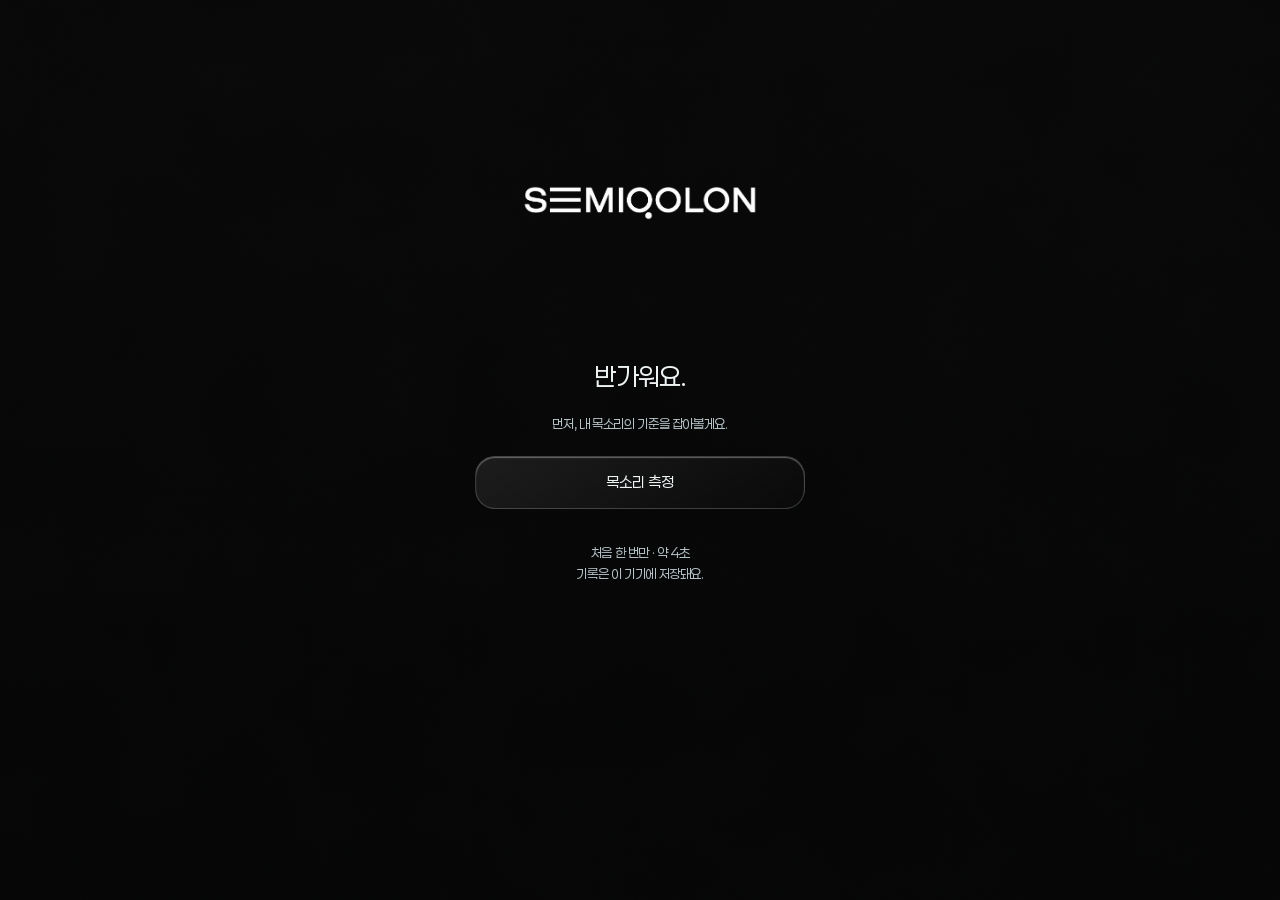
==== commit 2668e2df: "Add on-device Korean streaming recognition for mobile web" ====
--- a/app/index.html
+++ b/app/index.html
@@ -2,7 +2,7 @@
 <html lang="ko">
 <head>
 <meta charset="utf-8"><meta name="viewport" content="width=device-width,initial-scale=1,viewport-fit=cover">
-<meta name="theme-color" content="#090b10"><title>SEMIQOLON · 한 문장 BETA</title><meta name="sq-build" content="2026-10-02-tap-record">
+<meta name="theme-color" content="#090b10"><title>SEMIQOLON · 한 문장 BETA</title><meta name="sq-build" content="2026-10-02-mobile-stream">
 <link rel="icon" href="assets/semiqolon-icon-black.png">
 <style>
 @font-face{font-family:Paperlogy;src:url('assets/Paperlogy-4Regular.ttf');font-display:swap}
@@ -101,7 +101,7 @@
 </style>
 <script src="beta-config.js"></script>
 <script src="beta-access.js"></script>
-<script src="device-voice.js?v=20261002-tap-record"></script>
+<script src="device-voice.js?v=20261002-mobile-stream"></script>
 </head>
 <body>
 <canvas id="water-surface" aria-hidden="true"></canvas>
@@ -211,13 +211,13 @@
 async function analyzeRecord(r,input=r.audio){if(state.jobs.has(r.id))return;const controller=new AbortController();state.jobs.set(r.id,controller);if(state.view==='result'&&state.current===r)refreshResult(r);try{const decoded=await decodeAudio(input);if(controller.signal.aborted)return;let pcm=decoded.pcm,sr=decoded.sr;if(sr>48000){const ratio=sr/48000,out=new Float32Array(Math.floor(pcm.length/ratio));for(let i=0;i<out.length;i++){const at=i*ratio,j=Math.floor(at),f=at-j;out[i]=pcm[j]*(1-f)+(pcm[j+1]??pcm[j])*f;}pcm=out;sr=48000;}
 const m=await DeviceVoice.analyze(wave(pcm,sr,16),controller.signal);if(controller.signal.aborted||!state.records.includes(r))return;r.metrics={...m,comparisonKey:m.comparisonKey+':'+sr};if(r.sentenceId===VoicePractice.VOWEL.id)r.resonance=await VoicePractice.resonance(pcm,sr,controller.signal);if(controller.signal.aborted||!state.records.includes(r))return;await persist(r);
 }catch{if(!controller.signal.aborted)r.analysisError=true;}finally{state.jobs.delete(r.id);if(state.view==='result'&&state.current===r)refreshResult(r);else if(state.view==='history')render();if(!controller.signal.aborted&&state.records.includes(r)&&r.metrics?.status==='ready'&&!r.transcript)VoicePractice.transcribe(r);}}
-function refreshResult(r){if(VoicePractice.advanceMeasurement(r))return;if(state.onboarding){render();return;}const old=document.querySelector('[data-metric]');if(old){const t=document.createElement('template');t.innerHTML=resultMetric(r);t.content.firstElementChild.open=old.open;old.replaceWith(t.content.firstElementChild);}const compare=$('result-comparison');if(compare)compare.innerHTML=compareMarkup(r);const next=$('voice-next');if(next)next.innerHTML=VoicePractice.next(r);}
+function refreshResult(r){if(VoicePractice.advanceMeasurement(r))return;if(state.onboarding){render();return;}const old=document.querySelector('[data-metric]');if(old){const t=document.createElement('template');t.innerHTML=resultMetric(r);t.content.firstElementChild.open=old.open;old.replaceWith(t.content.firstElementChild);}const compare=$('result-comparison');if(compare)compare.innerHTML=compareMarkup(r);const next=$('voice-next');if(next)next.innerHTML=VoicePractice.next(r);VoicePractice.refreshTranscript(r);}
 async function decodeAudio(blob){const ac=new (window.AudioContext||window.webkitAudioContext)();try{const b=await ac.decodeAudioData(await blob.arrayBuffer());return {pcm:b.getChannelData(0).slice(),sr:b.sampleRate};}finally{await ac.close();}}
 async function startRecording(){if(state.capture||state.starting||state.stopping)return;if(!state.loaded){toast('기록을 불러온 뒤 시작해 주세요.');return;}state.starting=true;state.error='';window.scrollTo({top:0,behavior:'instant'});VoiceTraining.stop();VoicePractice.stopTone();render();document.querySelectorAll('audio').forEach(a=>a.pause());let ac,stream,r;try{if(!navigator.mediaDevices?.getUserMedia)throw Error('unsupported');try{ac=new (window.AudioContext||window.webkitAudioContext)({sampleRate:48000,latencyHint:'interactive'});}catch{ac=new (window.AudioContext||window.webkitAudioContext)();}await ac.resume();stream=await DeviceVoice.openMicrophone();await ac.resume();const practice=state.training&&state.baseline&&state.training.baseId===state.baseline.id?state.training:null;r={stream,ac,started:Date.now(),story:{...story()},inputKey:JSON.stringify(stream.getAudioTracks()[0].getSettings()),inputProcessing:DeviceVoice.inputProcessing(stream.getAudioTracks()[0]),baselineId:state.baseline?.id||null,training:practice,voiceGoal:state.onboarding?null:practice?{...profile?.voiceGoal,pitchHz:practice.targetHz}:profile?.voiceGoal,chunks:[],nodes:[]};const source=ac.createMediaStreamSource(stream),sink=ac.createGain(),an=ac.createAnalyser();sink.gain.value=0;source.connect(an);an.fftSize=4096;r.meter=new Float32Array(an.fftSize);r.an=an;sink.connect(ac.destination);r.nodes=[source,sink,an];state.capture=r;await DeviceVoice.capture(r,source,sink,()=>state.capture===r);state.starting=false;render();r.session={kind:'read',attempt:crypto.randomUUID(),voiceSeconds:0,waterSeconds:(r.baselineId||state.onboarding&&r.story.id===VoicePractice.VOWEL.id)?(state.current?.waterSeconds||state.current?.voicedSeconds||0):0,guided:!!r.baselineId,take:r.baselineId?2:1};Water.begin(r.session);ReadingFeedback.begin(r);r.lastPitch=performance.now();r.pitchMeter=DeviceVoice.pitchMeter(pitch=>{if(state.capture!==r||state.stopping)return;const now=performance.now(),dt=Math.min(.2,(now-r.lastPitch)/1000);r.lastPitch=now;if(!document.hidden&&r.ac.state==='running'&&pitch&&pitch<=500)r.session.voiceSeconds+=dt;Water.sound(r.session);VoicePractice.live(pitch);});r.interval=setInterval(()=>{if(!state.capture||document.hidden)return;const timer=$('timer');if(timer)timer.textContent=seconds((Date.now()-r.started)/1000);an.getFloatTimeDomainData(r.meter);const power=Math.sqrt(r.meter.reduce((n,v)=>n+v*v,0)/r.meter.length);r.inputDb=VoicePractice.inputLevel(power).db;const liveDb=$('live-db');if(liveDb)liveDb.textContent=VoicePractice.dbText(r.inputDb);r.pitchMeter.sample(r.meter,r.ac.sampleRate);Water.voice(r,power);if($('input-level'))$('input-level').style.width=Math.min(100,power*500)+'%';if($('capture-status'))$('capture-status').textContent=ac.state==='running'?'녹음 중':'입력이 잠시 멈췄어요';},120);r.limit=setTimeout(()=>{if(r.story.id!==VoicePractice.VOWEL.id)toast('90초까지 남겼어요.');stopRecording();},r.story.id===VoicePractice.VOWEL.id?4000:90000);stream.getAudioTracks()[0].onended=()=>{if(state.capture===r){toast('마이크가 꺼져 여기까지 남겼어요.');stopRecording();}};navigator.wakeLock?.request('screen').then(lock=>r.wakeLock=lock).catch(()=>{});
 }catch(e){ReadingFeedback.stop(r);r?.pitchMeter?.close();clearInterval(r?.interval);clearTimeout(r?.limit);state.capture=null;state.starting=false;stream?.getTracks().forEach(t=>t.stop());ac?.close().catch(()=>{});state.error=DeviceVoice.inputError(e)||(e.name==='NotAllowedError'?'마이크 사용을 허용해 주세요. 설정을 바꾼 뒤 다시 녹음할 수 있어요.':e.name==='NotFoundError'?'사용할 수 있는 마이크가 없어요. 연결 상태를 확인해 주세요.':'마이크를 시작하지 못했어요. HTTPS 또는 로컬 미리보기에서 열고 마이크를 확인해 주세요.');if(DeviceSpeech.inKakao)state.error+=' 외부 브라우저로 열어 다시 시도해 주세요.';render();}}
-async function stopRecording(){const r=state.capture;if(!r||state.stopping)return;state.stopping=true;ReadingFeedback.stop(r);render();if(r.worklet)await new Promise(resolve=>{const timer=setTimeout(resolve,500);r.flushed=()=>{clearTimeout(timer);resolve();};try{r.worklet.port.postMessage('flush');}catch{clearTimeout(timer);resolve();}});clearInterval(r.interval);clearTimeout(r.limit);r.pitchMeter?.close();document.body.dataset.pitchFeedback='idle';r.stream.getTracks().forEach(t=>{t.onended=null;t.stop();});r.nodes.forEach(n=>{try{n.disconnect();}catch{}});r.wakeLock?.release().catch(()=>{});await r.ac.close().catch(()=>{});state.capture=null;Water.quiet();
+async function stopRecording(){const r=state.capture;if(!r||state.stopping)return;state.stopping=true;render();if(r.worklet)await new Promise(resolve=>{const timer=setTimeout(resolve,500);r.flushed=()=>{clearTimeout(timer);resolve();};try{r.worklet.port.postMessage('flush');}catch{clearTimeout(timer);resolve();}});clearInterval(r.interval);clearTimeout(r.limit);r.pitchMeter?.close();document.body.dataset.pitchFeedback='idle';r.stream.getTracks().forEach(t=>{t.onended=null;t.stop();});r.nodes.forEach(n=>{try{n.disconnect();}catch{}});r.wakeLock?.release().catch(()=>{});await r.ac.close().catch(()=>{});await ReadingFeedback.finish(r);state.capture=null;Water.quiet();
  const count=r.chunks.reduce((n,x)=>n+x.length,0),pcm=new Float32Array(count);let at=0;for(const x of r.chunks){pcm.set(x,at);at+=x.length;}if(pcm.length/r.ac.sampleRate<.5){state.stopping=false;state.error='녹음이 너무 짧아요. 글을 읽은 뒤 정지를 눌러 주세요.';state.view='read';render();return;}
- const q=r.story;const recorded=state.current={id:crypto.randomUUID(),sentenceId:q.id,scriptId:q.scriptId,scriptVersion:q.scriptVersion,scriptPart:q.scriptPart,scriptParts:q.scriptParts,topic:q.topic,title:q.title,text:q.text,source:q.source,sourceUrl:q.sourceUrl,kind:q.kind,publishedAt:q.publishedAt,checkedAt:q.checkedAt,version:q.version,ts:r.started,duration:pcm.length/r.ac.sampleRate,audio:wave(pcm,r.ac.sampleRate),sampleRate:r.ac.sampleRate,bits:24,inputKey:r.inputKey,inputProcessing:r.inputProcessing,baselineId:r.baselineId,training:r.training,voiceGoal:r.voiceGoal,readingProgress:r.readingProgress||0,voicedSeconds:r.session?.voiceSeconds||0,waterSeconds:(r.session?.waterSeconds||0)+(r.session?.voiceSeconds||0),goal,metrics:null,listened:false};await persist(recorded);state.training=null;state.stopping=false;state.baseline=null;state.back='home';state.view='result';render();analyzeRecord(recorded);}
+ const q=r.story;const recorded=state.current={id:crypto.randomUUID(),sentenceId:q.id,scriptId:q.scriptId,scriptVersion:q.scriptVersion,scriptPart:q.scriptPart,scriptParts:q.scriptParts,topic:q.topic,title:q.title,text:q.text,source:q.source,sourceUrl:q.sourceUrl,kind:q.kind,publishedAt:q.publishedAt,checkedAt:q.checkedAt,version:q.version,ts:r.started,duration:pcm.length/r.ac.sampleRate,audio:wave(pcm,r.ac.sampleRate),sampleRate:r.ac.sampleRate,bits:24,inputKey:r.inputKey,inputProcessing:r.inputProcessing,baselineId:r.baselineId,training:r.training,voiceGoal:r.voiceGoal,transcript:r.liveTranscript||null,readingProgress:r.readingProgress||0,voicedSeconds:r.session?.voiceSeconds||0,waterSeconds:(r.session?.waterSeconds||0)+(r.session?.voiceSeconds||0),goal,metrics:null,listened:false};await persist(recorded);state.training=null;state.stopping=false;state.baseline=null;state.back='home';state.view='result';render();analyzeRecord(recorded);}
 function downloadRecord(r){const u=URL.createObjectURL(r.audio),a=document.createElement('a');a.href=u;a.download=`SEMIQOLON_${key(new Date(r.ts))}_${r.id.slice(0,8)}_24bit.wav`;a.click();setTimeout(()=>URL.revokeObjectURL(u),30000);}
 document.addEventListener('click',async e=>{const b=e.target.closest('button');if(!b||b.disabled||state.starting||state.stopping)return;if(state.capture&&b.dataset.action!=='stop')return;try{if(await VoiceTraining.actions(b)||await ScriptLibrary.actions(b))return;if(VoiceHistory.actions(b)||await VoicePractice.actions(b))return;
  if(b.dataset.topic){state.topic=b.dataset.topic;state.choice=dailyIndex(state.topic);state.baseline=null;render();return;}
@@ -235,14 +235,14 @@
 document.addEventListener('ended',e=>{const id=e.target.dataset?.audioId;if(id){const r=state.records.find(r=>r.id===id);if(r){r.listened=true;persist(r);}}},true);
 window.addEventListener('beforeunload',e=>{if(state.capture||state.starting||state.stopping||state.records.some(r=>r.unsaved)){e.preventDefault();e.returnValue='';}});
 document.addEventListener('visibilitychange',()=>{if(!document.hidden&&state.capture?.ac.state==='suspended')state.capture.ac.resume().catch(()=>toast('마이크 입력이 중단됐어요. 다시 녹음해 주세요.'));});
-async function init(){state.choice=dailyIndex(state.topic);state.view=profile?.voiceSetup?'home':'welcome';render();try{state.db=await new Promise((resolve,reject)=>{const req=indexedDB.open('semiqolon-first-product-v1',1);req.onupgradeneeded=()=>req.result.createObjectStore('recordings',{keyPath:'id'});req.onsuccess=()=>resolve(req.result);req.onerror=()=>reject(req.error);req.onblocked=()=>reject(Error('blocked'));});state.records=(await dbOp('readonly',s=>s.getAll())).map(DeviceVoice.unpack).sort((a,b)=>b.ts-a.ts);}catch{toast('브라우저 저장을 사용할 수 없어요. 녹음 후 WAV를 내려받아 주세요.');}state.loaded=true;render();DeviceSpeech.restore();ReadingFeedback.prepare();VoiceTraining.checkConnection();}
+async function init(){state.choice=dailyIndex(state.topic);state.view=profile?.voiceSetup?'home':'welcome';render();try{state.db=await new Promise((resolve,reject)=>{const req=indexedDB.open('semiqolon-first-product-v1',1);req.onupgradeneeded=()=>req.result.createObjectStore('recordings',{keyPath:'id'});req.onsuccess=()=>resolve(req.result);req.onerror=()=>reject(req.error);req.onblocked=()=>reject(Error('blocked'));});state.records=(await dbOp('readonly',s=>s.getAll())).map(DeviceVoice.unpack).sort((a,b)=>b.ts-a.ts);}catch{toast('브라우저 저장을 사용할 수 없어요. 녹음 후 WAV를 내려받아 주세요.');}state.loaded=true;render();ReadingFeedback.prepare().then(info=>{if(info?.provider!=='sherpa-local'||info.status!=='ready')DeviceSpeech.restore();});VoiceTraining.checkConnection();}
 window.addEventListener('DOMContentLoaded',init);
 </script>
-<script src="device-speech.js?v=20261002-tap-record"></script>
-<script src="first-product-reading.js?v=20261002-tap-record"></script>
-<script src="first-product-history.js?v=20261002-tap-record"></script>
-<script src="first-product-voice.js?v=20261002-tap-record"></script>
-<script src="first-product-scripts.js?v=20261002-tap-record"></script>
-<script src="first-product-training.js?v=20261002-tap-record"></script>
-<script src="first-product-water.js?v=20261002-tap-record"></script>
+<script src="device-speech.js?v=20261002-mobile-stream"></script>
+<script src="first-product-reading.js?v=20261002-mobile-stream"></script>
+<script src="first-product-history.js?v=20261002-mobile-stream"></script>
+<script src="first-product-voice.js?v=20261002-mobile-stream"></script>
+<script src="first-product-scripts.js?v=20261002-mobile-stream"></script>
+<script src="first-product-training.js?v=20261002-mobile-stream"></script>
+<script src="first-product-water.js?v=20261002-mobile-stream"></script>
 </body></html>
